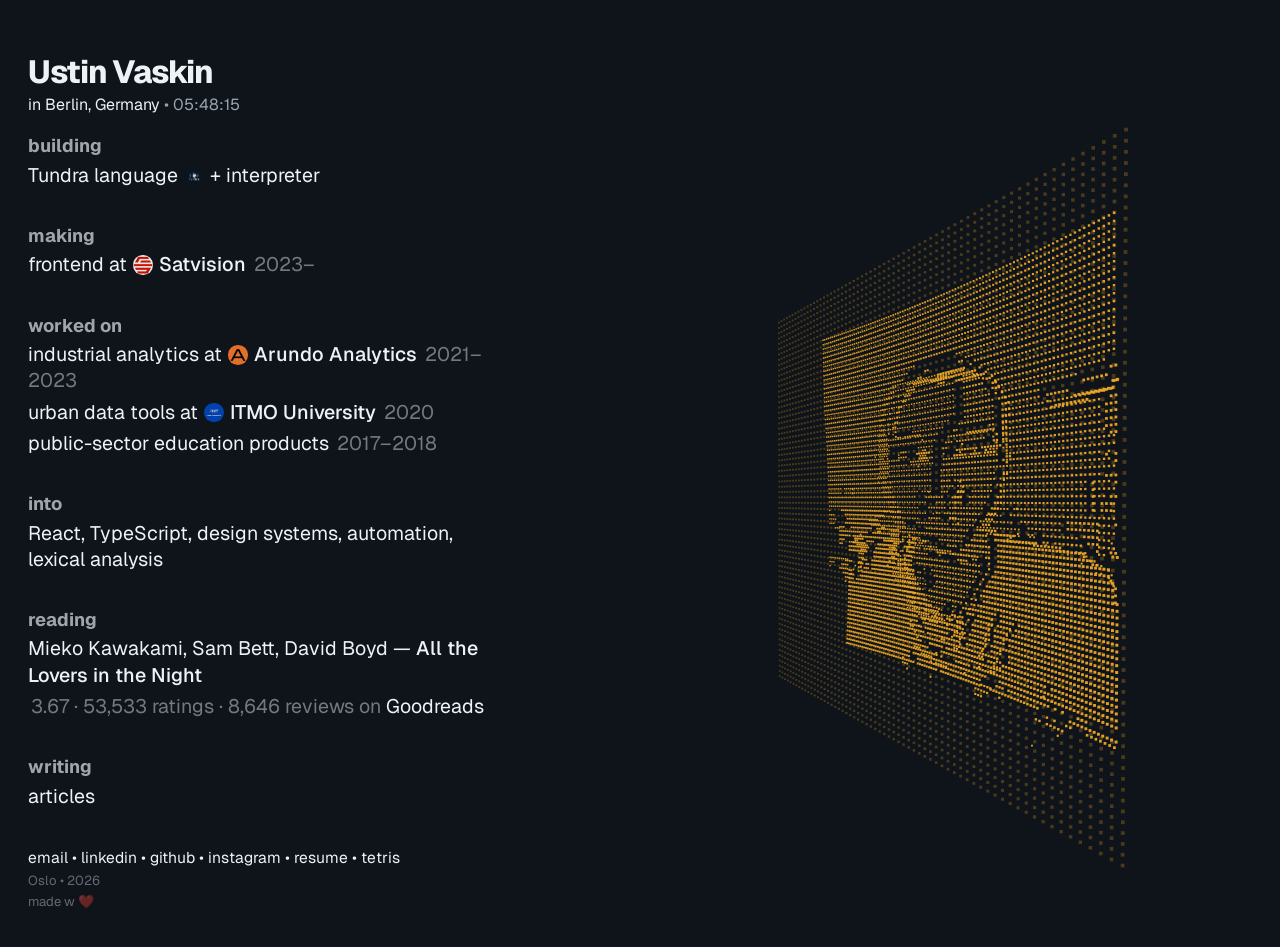
==== index.html @ 3d94acad "Update location from Oslo to Berlin" ====
<!doctype html>
<html lang="en">

<head>
  <meta charset="UTF-8">
  <meta name="viewport" content="width=device-width, initial-scale=1.0">
  <meta name="color-scheme" content="light dark">
  <title>Ustin Vaskin</title>
  <link rel="icon" href="./assets/favicon-scene.svg" type="image/svg+xml">
  <link rel="stylesheet" href="./styles.css">
</head>

<body>
  <div class="page">
    <main class="content">
      <header class="header-block">
        <h1>Ustin Vaskin</h1>
        <p class="location">
          <span class="location-label">in Berlin, Germany</span>
          <span class="muted location-divider" aria-hidden="true"> • </span>
          <span class="muted location-meta">
            <span id="location-time" class="time">--:--:--</span>
            <span id="location-weather" class="weather"></span>
          </span>
        </p>
      </header>

      <div class="content-body">
        <div class="content-body__gap content-body__gap--top" aria-hidden="true"></div>

        <div class="content-body__main">
          <section class="block">
            <div class="label">building</div>
            <p class="line">
              Tundra language
              <span class="logo-wrapper has-image">
                <img class="logo logo--tundra" src="./assets/icons/tundra.png" alt="">
              </span>
              + interpreter
            </p>
          </section>

          <section class="block">
            <div class="label">making</div>
            <p class="line">
              <a class="company-link line-link" href="https://www.satos.no/" target="_blank" rel="noreferrer noopener">
                frontend at
                <span class="logo-wrapper has-image">
                  <img class="logo" src="./assets/icons/satvision.png" alt="">
                </span>
                <span class="company-name">Satvision</span>
                <span class="company-years muted">2023–</span>
              </a>
            </p>
          </section>

          <section class="block">
            <div class="label">worked on</div>
            <p class="line">
              <a class="company-link line-link" href="https://www.arundo.com/" target="_blank"
                rel="noreferrer noopener">
                industrial analytics at
                <span class="logo-wrapper has-image">
                  <img class="logo" src="./assets/icons/arundo.png" alt="">
                </span>
                <span class="company-name">Arundo Analytics</span>
                <span class="company-years muted">2021–2023</span>
              </a>
            </p>
            <p class="line">
              <a class="company-link line-link" href="https://en.itmo.ru/" target="_blank" rel="noreferrer noopener">
                urban data tools at
                <span class="logo-wrapper has-image">
                  <img class="logo" src="./assets/icons/itmo.png" alt="">
                </span>
                <span class="company-name">ITMO University</span>
                <span class="company-years muted">2020</span>
              </a>
            </p>
            <p class="line">
              <span class="company-link">
                public-sector education products
                <span class="company-years muted">2017–2018</span>
              </span>
            </p>
          </section>

          <section class="block">
            <div class="label">into</div>
            <p class="line">
              React, TypeScript, design systems, automation, lexical analysis
            </p>
          </section>

          <section class="block">
            <div class="label">reading</div>
            <p class="line">
              Mieko Kawakami, Sam Bett, David Boyd — <span class="company-name">All the Lovers in the Night</span>
            </p>
            <p class="line">
              <span class="company-years muted">3.67 · 53,533 ratings · 8,646 reviews on </span>
              <a class="company-link line-link" href="https://www.goodreads.com/" target="_blank"
                rel="noreferrer noopener">Goodreads</a>
            </p>
          </section>

          <section class="block">
            <div class="label">writing</div>
            <p class="line">
              <a class="company-link line-link" href="https://ustinvaskin.github.io/articles/" target="_blank"
                rel="noreferrer noopener">articles</a>
            </p>
          </section>
        </div>

        <div class="content-body__gap content-body__gap--bottom" aria-hidden="true"></div>
      </div>

      <footer class="footer">
        <span class="footer-line">
          <a href="mailto:ustin.vaskin2011@gmail.com">email</a>
          <span aria-hidden="true"> • </span>
          <a href="https://www.linkedin.com/in/ustinvaskin/" target="_blank" rel="noreferrer noopener">linkedin</a>
          <span aria-hidden="true"> • </span>
          <a href="https://github.com/ustinvaskin" target="_blank" rel="noreferrer noopener">github</a>
          <span aria-hidden="true"> • </span>
          <a href="https://www.instagram.com/ustin.m.v" target="_blank" rel="noreferrer noopener">instagram</a>
          <span aria-hidden="true"> • </span>
          <a href="images/ustin_cv.pdf" target="_blank" rel="noreferrer noopener">resume</a>
          <span aria-hidden="true"> • </span>
          <button id="tetris-open" class="footer-action" type="button">tetris</button>
        </span>
        <span class="footer-line footer-line--secondary muted">
          Oslo • <span id="footer-year">2026</span>
        </span>
        <span class="footer-line footer-line--secondary muted">
          made w ❤️
        </span>
      </footer>
    </main>

    <aside class="image-panel" aria-hidden="true">
      <canvas id="portrait-scene" class="ascii-frame"></canvas>
    </aside>
  </div>

  <div id="tetris-modal" class="game-modal" hidden>
    <div class="game-modal__backdrop" data-close-game></div>
    <section class="game-panel" role="dialog" aria-modal="true" aria-labelledby="tetris-title">
      <div class="game-panel__header">
        <button id="tetris-close" class="game-close" type="button" aria-label="Close tetris">close</button>
      </div>
      <div class="game-panel__body">
        <canvas id="tetris-canvas" class="game-canvas" width="240" height="480"></canvas>
        <div class="game-meta">
          <div class="game-meta__stats">
            <div class="game-stat">
              <div class="label">score</div>
              <span id="tetris-score" class="game-stat__value">0</span>
            </div>
            <div class="game-stat">
              <div class="label">lines</div>
              <span id="tetris-lines" class="game-stat__value">0</span>
            </div>
          </div>
          <div class="game-meta__copy">
            <p class="game-meta__line">A small break in the same dot-grid language as the scene.</p>
            <p class="game-meta__line game-meta__controls"><span class="label-inline">controls</span> ← → move, ↑ rotate, ↓ drop</p>
            <p class="game-meta__hint muted">space to hard drop, r to restart, esc to close</p>
          </div>
          <div class="game-touch" aria-label="Touch controls">
            <button class="game-touch__btn" data-tetris-action="left" type="button">←</button>
            <button class="game-touch__btn" data-tetris-action="rotate" type="button">↑</button>
            <button class="game-touch__btn" data-tetris-action="right" type="button">→</button>
            <button class="game-touch__btn game-touch__btn--wide" data-tetris-action="down" type="button">↓ drop</button>
            <button class="game-touch__btn game-touch__btn--wide" data-tetris-action="hard-drop" type="button">space drop</button>
          </div>
        </div>
      </div>
    </section>
  </div>

  <script src="./app.js"></script>
</body>

</html>
---- styles.css ----
@import url("https://fonts.googleapis.com/css2?family=Geist:wght@100..900&display=swap");

 :root {
  --page-bg: #ffffff;
  --page-fg: #000000;
  --muted-fg: #7c7c7c;
  --label-fg: #000000;
  --meta-fg: rgba(0, 0, 0, 0.52);
  --footer-meta-fg: rgba(0, 0, 0, 0.42);
  --hover-fill: rgba(28, 117, 190, 0.045);
  --link-strong: rgba(0, 0, 0, 0.42);
  --link-accent: rgba(28, 117, 190, 0.45);
  --link-accent-text: #1c75be;
  color-scheme: light;
}

*,
*::before,
*::after {
  box-sizing: border-box;
}

body {
  margin: 0;
  background: var(--page-bg);
  color: var(--page-fg);
  font-family: "Geist", -apple-system, BlinkMacSystemFont, "Segoe UI", Roboto, "Helvetica Neue", Arial, sans-serif;
  font-size: 20px;
  line-height: 1.36;
  overflow-x: hidden;
  transition: background-color 320ms ease, color 320ms ease;
}

.page {
  min-height: 100vh;
  display: grid;
  grid-template-columns: minmax(360px, 520px) minmax(320px, 1fr);
  align-items: stretch;
  opacity: 0;
  animation: page-fade 420ms ease forwards;
}

.content {
  width: 100%;
  padding: 52px 28px 36px 28px;
  max-width: 520px;
  display: flex;
  flex-direction: column;
}

.header-block {
  flex-shrink: 0;
}

.content-body {
  flex: 1;
  min-height: 0;
  display: flex;
  flex-direction: column;
}

.content-body__gap--top {
  flex: 1;
  min-height: 0;
}

.content-body__gap--bottom {
  flex: 2;
  min-height: 0;
}

.image-panel {
  position: relative;
  overflow: hidden;
  display: flex;
  align-items: center;
  justify-content: center;
  padding: 0;
  background: var(--page-bg);
  min-height: 100vh;
  transition: background-color 320ms ease;
}

.ascii-frame {
  width: 100%;
  height: 100%;
  min-height: 100vh;
  border: 0;
  display: block;
  background: var(--page-bg);
  transition: background-color 320ms ease;
}

h1 {
  font-size: 32px;
  line-height: 1.25;
  margin: 0;
  letter-spacing: -0.04em;
  font-weight: 760;
}

.location {
  margin: 2px 0 1.1em 0;
  font-size: 0.8em;
}

.location-label,
.location-meta {
  display: inline;
}

.location-divider {
  display: inline;
}

.weather {
  opacity: 0;
  transition: opacity 0.3s ease;
}

.weather.is-loaded {
  opacity: 1;
}

.block {
  margin: 0 0 1.75em 0;
}

.label,
.label-inline {
  font-weight: 700;
}

.label {
  margin: 0 0 0.18em 0;
  font-size: 0.92em;
  letter-spacing: 0;
  text-transform: none;
  color: var(--label-fg);
}

.line {
  margin: 0;
  line-height: 1.34;
  padding: 2px 3.5px;
  margin-top: -2px;
  margin-bottom: -2px;
  margin-left: -3.5px;
  margin-right: -3.5px;
  transition: background-color 0.2s ease, opacity 0.2s ease;
  font-weight: 400;
  font-size: 0.98em;
}

@media (hover: hover) {
  .line:hover {
    background-color: var(--hover-fill);
  }

  .footer a:hover {
    background-color: transparent;
  }
}

.line + .line {
  margin-top: 0.16em;
}

.line--support {
  max-width: 34ch;
  font-size: 0.84em;
  line-height: 1.42;
}

.logo-wrapper {
  display: inline-flex;
  align-items: center;
  justify-content: center;
  width: 0.86em;
  height: 0.86em;
  margin: 0 0.14em 0 0.14em;
  vertical-align: middle;
  opacity: 0;
  visibility: hidden;
  transition: opacity 0.25s ease;
}

.logo-wrapper.has-image {
  opacity: 0.92;
  visibility: visible;
}

.logo {
  width: 1em;
  height: 1em;
  object-fit: cover;
  display: block;
  border-radius: 50%;
}

.logo--tundra {
  object-position: center 34%;
}

.muted {
  color: var(--muted-fg);
}

.company-link {
  color: inherit;
  text-decoration: none;
  display: inline;
}

.line-link {
  border-bottom: 1px solid transparent;
  transition: border-color 0.2s ease, color 0.2s ease;
}

.line-link:hover {
  border-color: var(--link-strong);
}

.company-name {
  margin: 0;
  font-weight: 520;
}

.company-link .logo-wrapper {
  transition: opacity 0.25s ease;
  transform: translateY(-1px);
}

.company-link:hover .logo-wrapper {
  transform: translateY(-1px);
}

.company-years {
  margin-left: 0.15em;
  font-weight: 400;
  color: var(--meta-fg);
  font-size: 1em;
}

.footer {
  margin-top: auto;
  display: flex;
  flex-direction: column;
  gap: 0.16em;
  line-height: 1.4;
  font-size: 0.78em;
}

.footer::before {
  content: "";
  display: block;
  flex: 1 1 0;
  min-height: 0;
  max-height: 3.2em;
}

.footer-line {
  display: block;
}

.footer-line--secondary {
  font-size: 0.84em;
  color: var(--footer-meta-fg);
}

.footer a {
  color: inherit;
  text-decoration: none;
  padding: 2px 3.5px;
  margin: -2px -3.5px;
  border-bottom: 1px solid transparent;
  transition: background-color 0.2s ease, border-color 0.2s ease, color 0.2s ease;
}

.footer-action {
  appearance: none;
  border: 0;
  background: transparent;
  color: inherit;
  padding: 2px 3.5px;
  margin: -2px -3.5px;
  border-bottom: 1px solid transparent;
  font: inherit;
  cursor: pointer;
  transition: border-color 0.2s ease, color 0.2s ease;
}

.footer a:hover {
  border-color: var(--link-accent);
  color: var(--link-accent-text);
}

.footer-action:hover {
  border-color: var(--link-accent);
  color: var(--link-accent-text);
}

.game-modal[hidden] {
  display: none;
}

.game-modal {
  position: fixed;
  inset: 0;
  z-index: 50;
}

.game-modal__backdrop {
  position: absolute;
  inset: 0;
  background:
    radial-gradient(circle at 72% 28%, rgba(28, 117, 190, 0.08), transparent 28%),
    rgba(0, 0, 0, 0.34);
  backdrop-filter: blur(10px);
}

.game-panel {
  position: absolute;
  left: 50%;
  top: 50%;
  transform: translate(-50%, -50%);
  width: min(92vw, 700px);
  background: var(--page-bg);
  color: var(--page-fg);
  border: 1px solid var(--link-strong);
  box-shadow: 0 24px 70px rgba(0, 0, 0, 0.18);
  padding: 18px 18px 16px;
}

.game-panel__header {
  display: flex;
  align-items: baseline;
  justify-content: space-between;
  gap: 16px;
  margin-bottom: 14px;
  padding-bottom: 10px;
  border-bottom: 1px solid var(--line);
}

.game-panel__title {
  margin: 0;
  font-size: 1.55rem;
  line-height: 1;
  letter-spacing: -0.04em;
}

.game-close {
  appearance: none;
  border: 0;
  background: transparent;
  color: var(--muted-fg);
  font: inherit;
  padding: 0;
  cursor: pointer;
  border-bottom: 1px solid transparent;
  align-self: flex-start;
}

.game-close:hover {
  color: var(--page-fg);
  border-color: var(--link-strong);
}

.game-panel__body {
  display: grid;
  grid-template-columns: 220px minmax(0, 1fr);
  gap: 20px;
  align-items: start;
}

.game-canvas {
  width: 220px;
  height: 440px;
  display: block;
  background: var(--page-bg);
  border: 1px solid var(--link-strong);
}

.game-meta {
  display: flex;
  flex-direction: column;
  justify-content: space-between;
  gap: 16px;
  min-height: 440px;
  padding: 2px 0 0;
  font-size: 0.92rem;
  line-height: 1.5;
}

.game-meta__line,
.game-meta__hint {
  margin: 0;
}

.game-meta__stats {
  display: flex;
  gap: 24px;
  align-items: flex-start;
}

.game-stat {
  min-width: 72px;
}

.game-stat__value {
  display: block;
  margin-top: 3px;
  font-size: 1.25rem;
  line-height: 1;
  letter-spacing: -0.04em;
  font-weight: 700;
}

.game-meta__copy {
  display: flex;
  flex-direction: column;
  gap: 10px;
  max-width: 28ch;
}

.game-meta__controls {
  margin-top: auto;
  padding-top: 12px;
  border-top: 1px solid var(--line);
}

.game-touch {
  display: none;
}

.game-touch__btn {
  appearance: none;
  border: 1px solid var(--line-strong);
  background: transparent;
  color: var(--page-fg);
  font: inherit;
  font-size: 0.92rem;
  line-height: 1;
  height: 40px;
  cursor: pointer;
}

.game-touch__btn--wide {
  grid-column: span 2;
}

@media (max-width: 900px) {
  .page {
    grid-template-columns: 1fr;
  }

  .image-panel {
    order: -1;
    min-height: clamp(260px, 34vh, 420px);
  }

  .ascii-frame {
    min-height: clamp(260px, 34vh, 420px);
  }

  .content {
    padding: 24px 18px 30px 22px;
    max-width: none;
  }

  .content-body__gap--top {
    min-height: 0.7em;
  }

  .content-body__gap--bottom {
    min-height: 1.2em;
  }
}

@media (max-width: 640px) {
  body {
    font-size: 18px;
  }

  .game-panel {
    width: min(94vw, 380px);
    padding: 12px;
    max-height: min(92vh, 760px);
    overflow: auto;
  }

  .game-panel__header {
    align-items: flex-start;
    gap: 10px;
    margin-bottom: 10px;
    padding-bottom: 8px;
  }

  .game-panel__body {
    grid-template-columns: 1fr;
    gap: 12px;
  }

  .game-canvas {
    width: 100%;
    height: auto;
    max-height: 44vh;
    aspect-ratio: 1 / 1.75;
  }

  .game-meta {
    min-height: auto;
    gap: 10px;
    padding: 0;
    font-size: 0.84rem;
  }

  .game-meta__stats {
    display: grid;
    grid-template-columns: 1fr 1fr;
    gap: 8px;
  }

  .game-panel__title {
    font-size: 1.28rem;
  }

  .game-close {
    position: relative;
    top: 0;
    font-size: 0.88rem;
    padding: 0;
    min-width: 48px;
    text-align: right;
  }

  .game-stat__value {
    font-size: 1.05rem;
  }

  .game-meta__copy {
    gap: 8px;
    max-width: none;
  }

  .game-meta__controls {
    margin-top: 0;
    padding-top: 8px;
  }

  .game-meta__hint {
    display: none;
  }

  .content {
    padding: 24px 18px 30px;
  }

  h1 {
    font-size: 24px;
  }

  .location {
    margin-bottom: 1.2em;
  }

  .block {
    margin-bottom: 1.18em;
  }

  .line {
    line-height: 1.38;
  }

  .footer::before {
    max-height: 2.8em;
  }

  .game-panel {
    width: min(94vw, 420px);
    padding: 14px;
  }

  .game-panel__body {
    grid-template-columns: 1fr;
    gap: 16px;
  }

  .game-canvas {
    width: 100%;
    height: auto;
    aspect-ratio: 1 / 2;
  }

  .game-touch {
    display: grid;
    grid-template-columns: repeat(3, minmax(0, 1fr));
    gap: 6px;
    margin-top: 0;
  }

  .game-touch__btn {
    height: 36px;
    font-size: 0.84rem;
  }

  .game-touch__btn[data-tetris-action="down"] {
    grid-column: 2;
  }

  .game-touch__btn[data-tetris-action="hard-drop"] {
    grid-column: 1 / -1;
  }
}

@keyframes page-fade {
  from {
    opacity: 0;
    transform: translateY(6px);
  }

  to {
    opacity: 1;
    transform: translateY(0);
  }
}
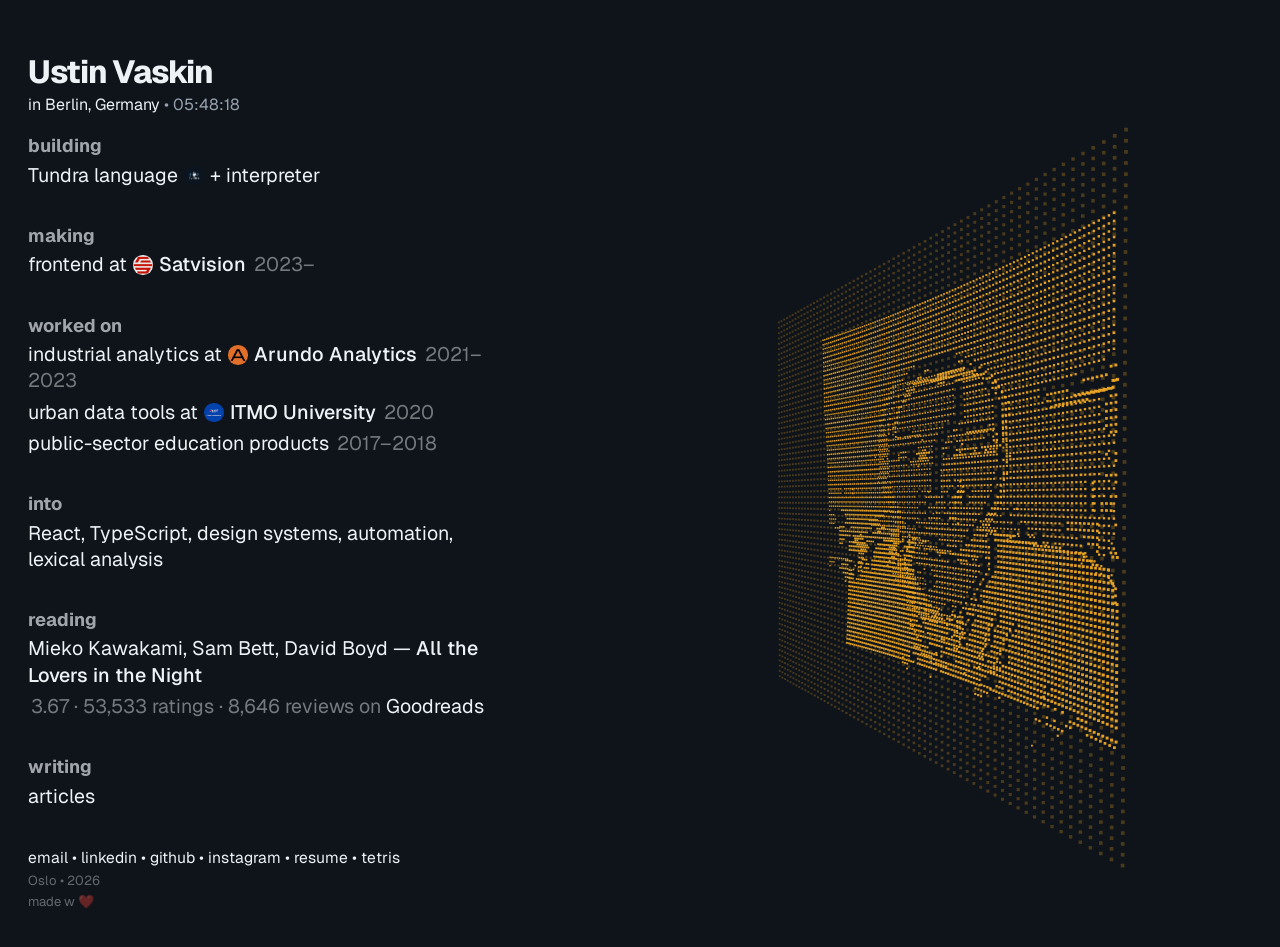
==== commit 62564889: "Publish the latest Tundra article and CV from the portfolio The homepage now links the Tundra langua" ====
--- a/index.html
+++ b/index.html
@@ -32,11 +32,15 @@
           <section class="block">
             <div class="label">building</div>
             <p class="line">
-              Tundra language
-              <span class="logo-wrapper has-image">
-                <img class="logo logo--tundra" src="./assets/icons/tundra.png" alt="">
-              </span>
-              + interpreter
+              <a class="company-link line-link"
+                href="https://ustinvaskin.github.io/articles/2026/04/20/Building-Tundra-Language-and-Interpreter,-Part-2-Definition-and-Experimentation.html"
+                target="_blank" rel="noreferrer noopener">
+                Tundra language
+                <span class="logo-wrapper has-image">
+                  <img class="logo logo--tundra" src="./assets/icons/tundra.png" alt="">
+                </span>
+                + interpreter
+              </a>
             </p>
           </section>
 
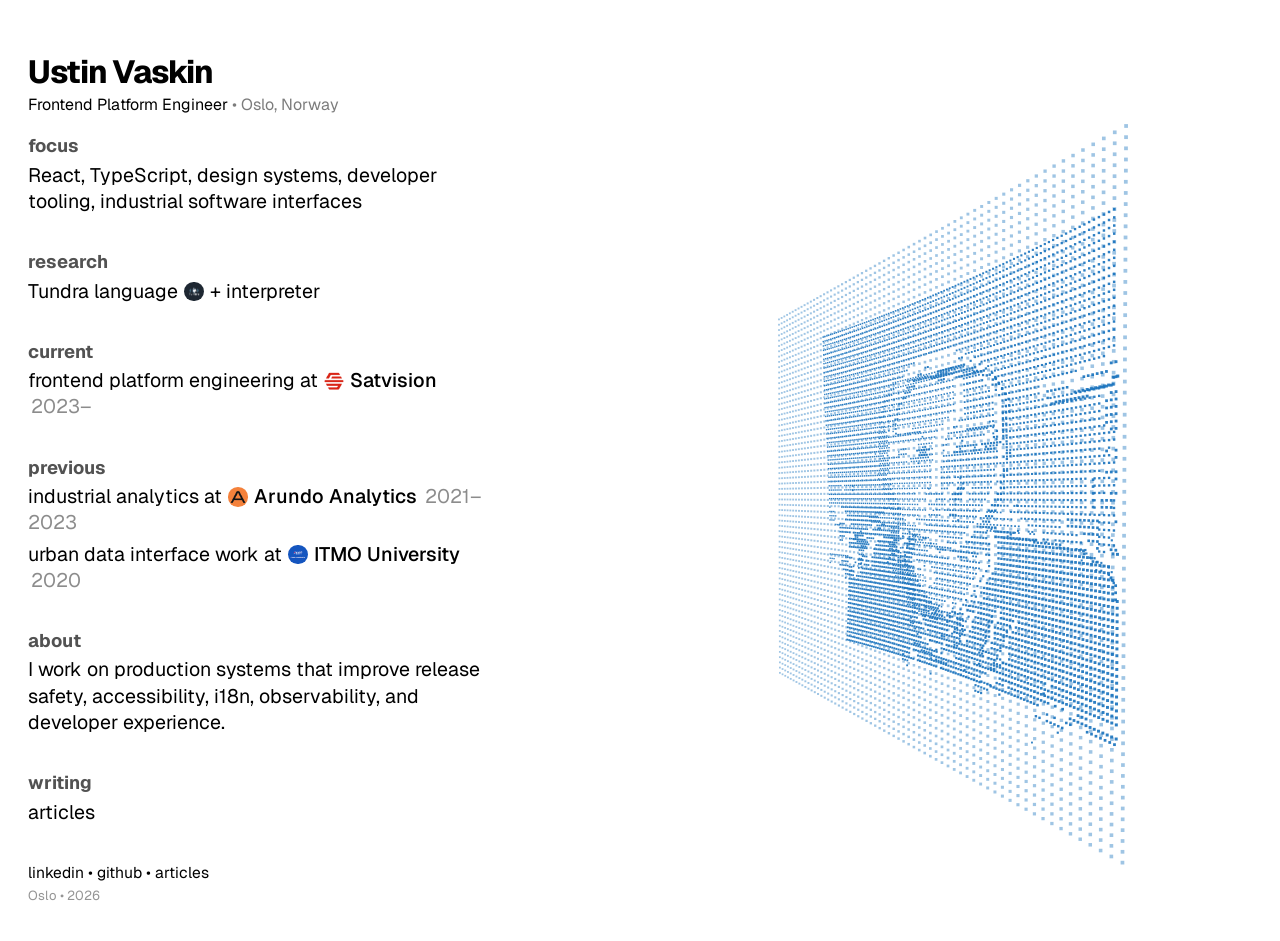
==== commit 5fc525bd: "Rebuild public site history around cleaned profile The public profile branch previously retained old" ====
--- a/index.html
+++ b/index.html
@@ -5,6 +5,7 @@
   <meta charset="UTF-8">
   <meta name="viewport" content="width=device-width, initial-scale=1.0">
   <meta name="color-scheme" content="light dark">
+  <meta name="description" content="Ustin Vaskin - frontend platform engineer focused on React, TypeScript, design systems, developer tooling, and industrial software interfaces.">
   <title>Ustin Vaskin</title>
   <link rel="icon" href="./assets/favicon-scene.svg" type="image/svg+xml">
   <link rel="stylesheet" href="./styles.css">
@@ -16,12 +17,9 @@
       <header class="header-block">
         <h1>Ustin Vaskin</h1>
         <p class="location">
-          <span class="location-label">in Berlin, Germany</span>
+          <span class="location-label">Frontend Platform Engineer</span>
           <span class="muted location-divider" aria-hidden="true"> • </span>
-          <span class="muted location-meta">
-            <span id="location-time" class="time">--:--:--</span>
-            <span id="location-weather" class="weather"></span>
-          </span>
+          <span class="muted location-meta">Oslo, Norway</span>
         </p>
       </header>
 
@@ -30,7 +28,14 @@
 
         <div class="content-body__main">
           <section class="block">
-            <div class="label">building</div>
+            <div class="label">focus</div>
+            <p class="line">
+              React, TypeScript, design systems, developer tooling, industrial software interfaces
+            </p>
+          </section>
+
+          <section class="block">
+            <div class="label">research</div>
             <p class="line">
               <a class="company-link line-link"
                 href="https://ustinvaskin.github.io/articles/2026/04/20/Building-Tundra-Language-and-Interpreter,-Part-2-Definition-and-Experimentation.html"
@@ -45,10 +50,10 @@
           </section>
 
           <section class="block">
-            <div class="label">making</div>
+            <div class="label">current</div>
             <p class="line">
               <a class="company-link line-link" href="https://www.satos.no/" target="_blank" rel="noreferrer noopener">
-                frontend at
+                frontend platform engineering at
                 <span class="logo-wrapper has-image">
                   <img class="logo" src="./assets/icons/satvision.png" alt="">
                 </span>
@@ -59,7 +64,7 @@
           </section>
 
           <section class="block">
-            <div class="label">worked on</div>
+            <div class="label">previous</div>
             <p class="line">
               <a class="company-link line-link" href="https://www.arundo.com/" target="_blank"
                 rel="noreferrer noopener">
@@ -73,7 +78,7 @@
             </p>
             <p class="line">
               <a class="company-link line-link" href="https://en.itmo.ru/" target="_blank" rel="noreferrer noopener">
-                urban data tools at
+                urban data interface work at
                 <span class="logo-wrapper has-image">
                   <img class="logo" src="./assets/icons/itmo.png" alt="">
                 </span>
@@ -81,30 +86,12 @@
                 <span class="company-years muted">2020</span>
               </a>
             </p>
-            <p class="line">
-              <span class="company-link">
-                public-sector education products
-                <span class="company-years muted">2017–2018</span>
-              </span>
-            </p>
           </section>
 
           <section class="block">
-            <div class="label">into</div>
+            <div class="label">about</div>
             <p class="line">
-              React, TypeScript, design systems, automation, lexical analysis
-            </p>
-          </section>
-
-          <section class="block">
-            <div class="label">reading</div>
-            <p class="line">
-              Mieko Kawakami, Sam Bett, David Boyd — <span class="company-name">All the Lovers in the Night</span>
-            </p>
-            <p class="line">
-              <span class="company-years muted">3.67 · 53,533 ratings · 8,646 reviews on </span>
-              <a class="company-link line-link" href="https://www.goodreads.com/" target="_blank"
-                rel="noreferrer noopener">Goodreads</a>
+              I work on production systems that improve release safety, accessibility, i18n, observability, and developer experience.
             </p>
           </section>
 
@@ -122,23 +109,14 @@
 
       <footer class="footer">
         <span class="footer-line">
-          <a href="mailto:ustin.vaskin2011@gmail.com">email</a>
-          <span aria-hidden="true"> • </span>
           <a href="https://www.linkedin.com/in/ustinvaskin/" target="_blank" rel="noreferrer noopener">linkedin</a>
           <span aria-hidden="true"> • </span>
           <a href="https://github.com/ustinvaskin" target="_blank" rel="noreferrer noopener">github</a>
           <span aria-hidden="true"> • </span>
-          <a href="https://www.instagram.com/ustin.m.v" target="_blank" rel="noreferrer noopener">instagram</a>
-          <span aria-hidden="true"> • </span>
-          <a href="images/ustin_cv.pdf" target="_blank" rel="noreferrer noopener">resume</a>
-          <span aria-hidden="true"> • </span>
-          <button id="tetris-open" class="footer-action" type="button">tetris</button>
+          <a href="https://ustinvaskin.github.io/articles/" target="_blank" rel="noreferrer noopener">articles</a>
         </span>
         <span class="footer-line footer-line--secondary muted">
           Oslo • <span id="footer-year">2026</span>
-        </span>
-        <span class="footer-line footer-line--secondary muted">
-          made w ❤️
         </span>
       </footer>
     </main>
@@ -148,42 +126,6 @@
     </aside>
   </div>
 
-  <div id="tetris-modal" class="game-modal" hidden>
-    <div class="game-modal__backdrop" data-close-game></div>
-    <section class="game-panel" role="dialog" aria-modal="true" aria-labelledby="tetris-title">
-      <div class="game-panel__header">
-        <button id="tetris-close" class="game-close" type="button" aria-label="Close tetris">close</button>
-      </div>
-      <div class="game-panel__body">
-        <canvas id="tetris-canvas" class="game-canvas" width="240" height="480"></canvas>
-        <div class="game-meta">
-          <div class="game-meta__stats">
-            <div class="game-stat">
-              <div class="label">score</div>
-              <span id="tetris-score" class="game-stat__value">0</span>
-            </div>
-            <div class="game-stat">
-              <div class="label">lines</div>
-              <span id="tetris-lines" class="game-stat__value">0</span>
-            </div>
-          </div>
-          <div class="game-meta__copy">
-            <p class="game-meta__line">A small break in the same dot-grid language as the scene.</p>
-            <p class="game-meta__line game-meta__controls"><span class="label-inline">controls</span> ← → move, ↑ rotate, ↓ drop</p>
-            <p class="game-meta__hint muted">space to hard drop, r to restart, esc to close</p>
-          </div>
-          <div class="game-touch" aria-label="Touch controls">
-            <button class="game-touch__btn" data-tetris-action="left" type="button">←</button>
-            <button class="game-touch__btn" data-tetris-action="rotate" type="button">↑</button>
-            <button class="game-touch__btn" data-tetris-action="right" type="button">→</button>
-            <button class="game-touch__btn game-touch__btn--wide" data-tetris-action="down" type="button">↓ drop</button>
-            <button class="game-touch__btn game-touch__btn--wide" data-tetris-action="hard-drop" type="button">space drop</button>
-          </div>
-        </div>
-      </div>
-    </section>
-  </div>
-
   <script src="./app.js"></script>
 </body>
 
--- a/styles.css
+++ b/styles.css
@@ -277,178 +277,11 @@
   transition: background-color 0.2s ease, border-color 0.2s ease, color 0.2s ease;
 }
 
-.footer-action {
-  appearance: none;
-  border: 0;
-  background: transparent;
-  color: inherit;
-  padding: 2px 3.5px;
-  margin: -2px -3.5px;
-  border-bottom: 1px solid transparent;
-  font: inherit;
-  cursor: pointer;
-  transition: border-color 0.2s ease, color 0.2s ease;
-}
-
 .footer a:hover {
   border-color: var(--link-accent);
   color: var(--link-accent-text);
 }
 
-.footer-action:hover {
-  border-color: var(--link-accent);
-  color: var(--link-accent-text);
-}
-
-.game-modal[hidden] {
-  display: none;
-}
-
-.game-modal {
-  position: fixed;
-  inset: 0;
-  z-index: 50;
-}
-
-.game-modal__backdrop {
-  position: absolute;
-  inset: 0;
-  background:
-    radial-gradient(circle at 72% 28%, rgba(28, 117, 190, 0.08), transparent 28%),
-    rgba(0, 0, 0, 0.34);
-  backdrop-filter: blur(10px);
-}
-
-.game-panel {
-  position: absolute;
-  left: 50%;
-  top: 50%;
-  transform: translate(-50%, -50%);
-  width: min(92vw, 700px);
-  background: var(--page-bg);
-  color: var(--page-fg);
-  border: 1px solid var(--link-strong);
-  box-shadow: 0 24px 70px rgba(0, 0, 0, 0.18);
-  padding: 18px 18px 16px;
-}
-
-.game-panel__header {
-  display: flex;
-  align-items: baseline;
-  justify-content: space-between;
-  gap: 16px;
-  margin-bottom: 14px;
-  padding-bottom: 10px;
-  border-bottom: 1px solid var(--line);
-}
-
-.game-panel__title {
-  margin: 0;
-  font-size: 1.55rem;
-  line-height: 1;
-  letter-spacing: -0.04em;
-}
-
-.game-close {
-  appearance: none;
-  border: 0;
-  background: transparent;
-  color: var(--muted-fg);
-  font: inherit;
-  padding: 0;
-  cursor: pointer;
-  border-bottom: 1px solid transparent;
-  align-self: flex-start;
-}
-
-.game-close:hover {
-  color: var(--page-fg);
-  border-color: var(--link-strong);
-}
-
-.game-panel__body {
-  display: grid;
-  grid-template-columns: 220px minmax(0, 1fr);
-  gap: 20px;
-  align-items: start;
-}
-
-.game-canvas {
-  width: 220px;
-  height: 440px;
-  display: block;
-  background: var(--page-bg);
-  border: 1px solid var(--link-strong);
-}
-
-.game-meta {
-  display: flex;
-  flex-direction: column;
-  justify-content: space-between;
-  gap: 16px;
-  min-height: 440px;
-  padding: 2px 0 0;
-  font-size: 0.92rem;
-  line-height: 1.5;
-}
-
-.game-meta__line,
-.game-meta__hint {
-  margin: 0;
-}
-
-.game-meta__stats {
-  display: flex;
-  gap: 24px;
-  align-items: flex-start;
-}
-
-.game-stat {
-  min-width: 72px;
-}
-
-.game-stat__value {
-  display: block;
-  margin-top: 3px;
-  font-size: 1.25rem;
-  line-height: 1;
-  letter-spacing: -0.04em;
-  font-weight: 700;
-}
-
-.game-meta__copy {
-  display: flex;
-  flex-direction: column;
-  gap: 10px;
-  max-width: 28ch;
-}
-
-.game-meta__controls {
-  margin-top: auto;
-  padding-top: 12px;
-  border-top: 1px solid var(--line);
-}
-
-.game-touch {
-  display: none;
-}
-
-.game-touch__btn {
-  appearance: none;
-  border: 1px solid var(--line-strong);
-  background: transparent;
-  color: var(--page-fg);
-  font: inherit;
-  font-size: 0.92rem;
-  line-height: 1;
-  height: 40px;
-  cursor: pointer;
-}
-
-.game-touch__btn--wide {
-  grid-column: span 2;
-}
-
 @media (max-width: 900px) {
   .page {
     grid-template-columns: 1fr;
@@ -482,76 +315,6 @@
     font-size: 18px;
   }
 
-  .game-panel {
-    width: min(94vw, 380px);
-    padding: 12px;
-    max-height: min(92vh, 760px);
-    overflow: auto;
-  }
-
-  .game-panel__header {
-    align-items: flex-start;
-    gap: 10px;
-    margin-bottom: 10px;
-    padding-bottom: 8px;
-  }
-
-  .game-panel__body {
-    grid-template-columns: 1fr;
-    gap: 12px;
-  }
-
-  .game-canvas {
-    width: 100%;
-    height: auto;
-    max-height: 44vh;
-    aspect-ratio: 1 / 1.75;
-  }
-
-  .game-meta {
-    min-height: auto;
-    gap: 10px;
-    padding: 0;
-    font-size: 0.84rem;
-  }
-
-  .game-meta__stats {
-    display: grid;
-    grid-template-columns: 1fr 1fr;
-    gap: 8px;
-  }
-
-  .game-panel__title {
-    font-size: 1.28rem;
-  }
-
-  .game-close {
-    position: relative;
-    top: 0;
-    font-size: 0.88rem;
-    padding: 0;
-    min-width: 48px;
-    text-align: right;
-  }
-
-  .game-stat__value {
-    font-size: 1.05rem;
-  }
-
-  .game-meta__copy {
-    gap: 8px;
-    max-width: none;
-  }
-
-  .game-meta__controls {
-    margin-top: 0;
-    padding-top: 8px;
-  }
-
-  .game-meta__hint {
-    display: none;
-  }
-
   .content {
     padding: 24px 18px 30px;
   }
@@ -576,41 +339,6 @@
     max-height: 2.8em;
   }
 
-  .game-panel {
-    width: min(94vw, 420px);
-    padding: 14px;
-  }
-
-  .game-panel__body {
-    grid-template-columns: 1fr;
-    gap: 16px;
-  }
-
-  .game-canvas {
-    width: 100%;
-    height: auto;
-    aspect-ratio: 1 / 2;
-  }
-
-  .game-touch {
-    display: grid;
-    grid-template-columns: repeat(3, minmax(0, 1fr));
-    gap: 6px;
-    margin-top: 0;
-  }
-
-  .game-touch__btn {
-    height: 36px;
-    font-size: 0.84rem;
-  }
-
-  .game-touch__btn[data-tetris-action="down"] {
-    grid-column: 2;
-  }
-
-  .game-touch__btn[data-tetris-action="hard-drop"] {
-    grid-column: 1 / -1;
-  }
 }
 
 @keyframes page-fade {
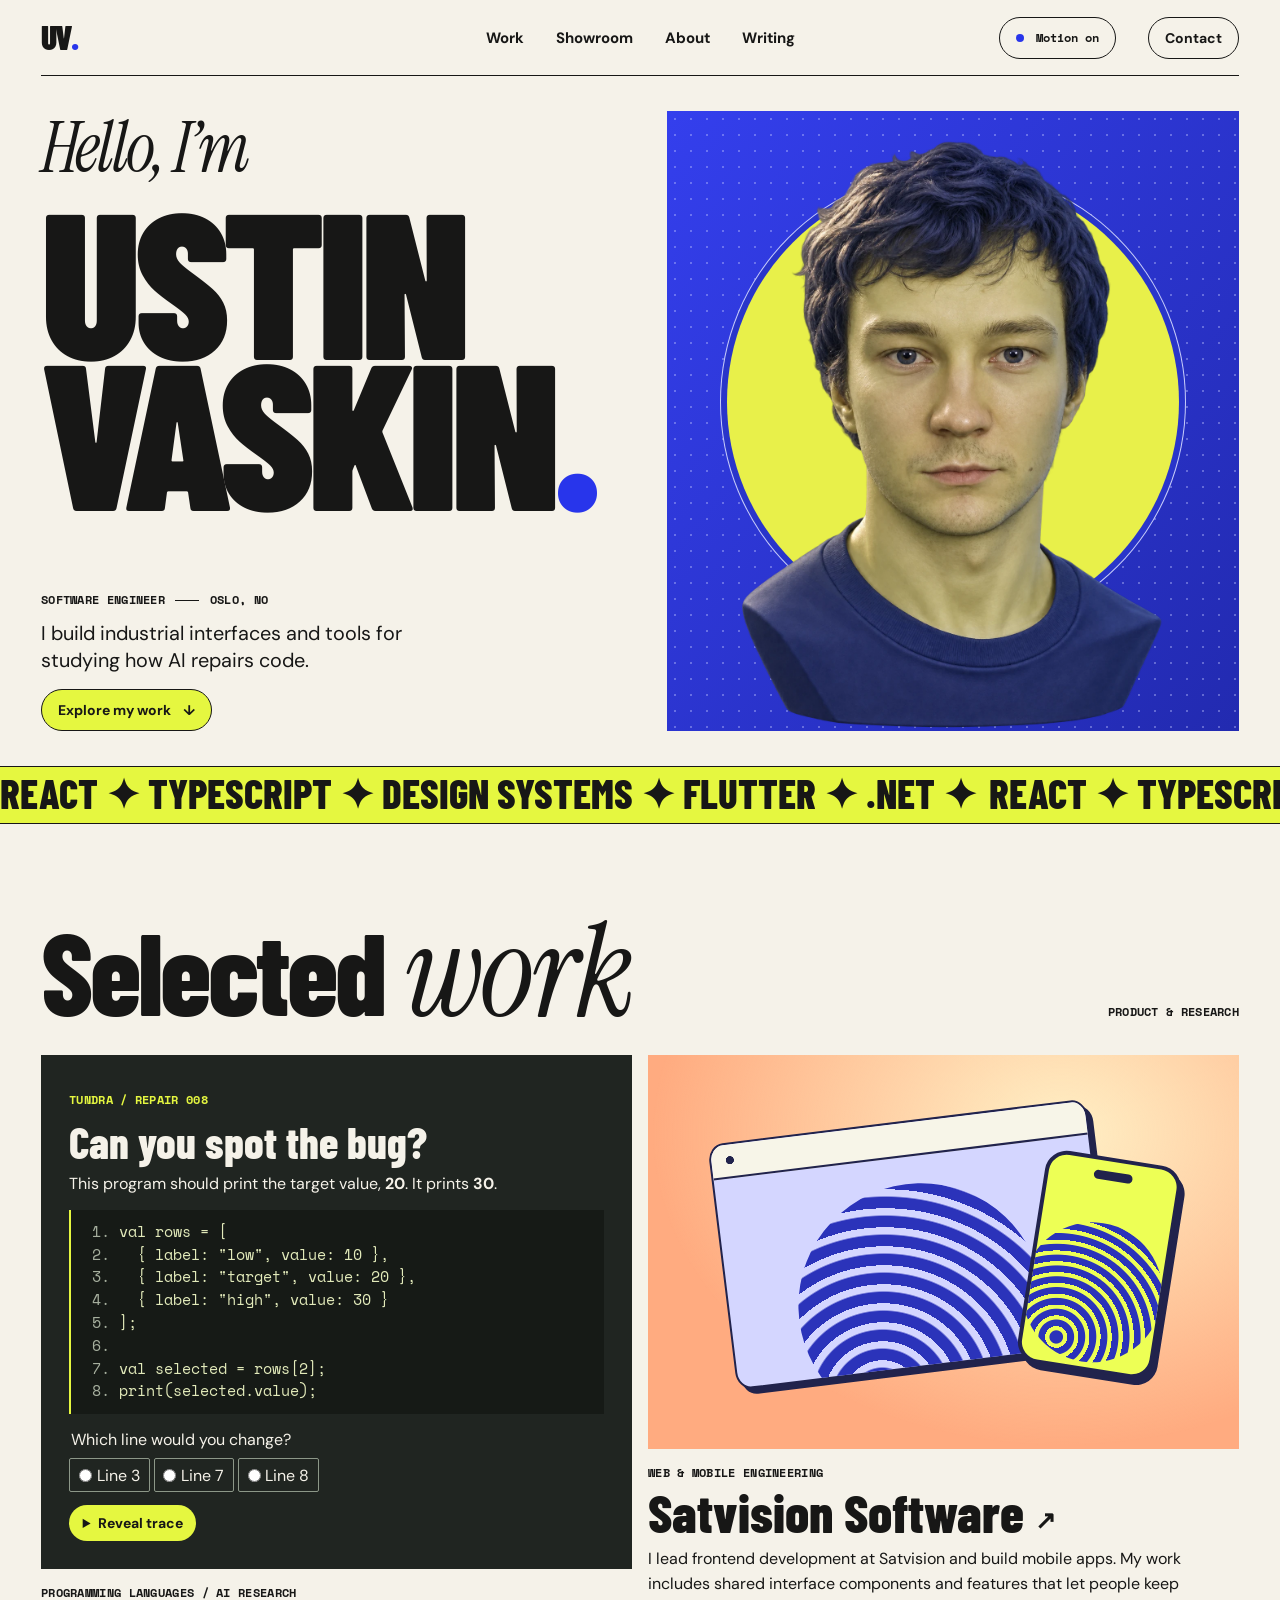
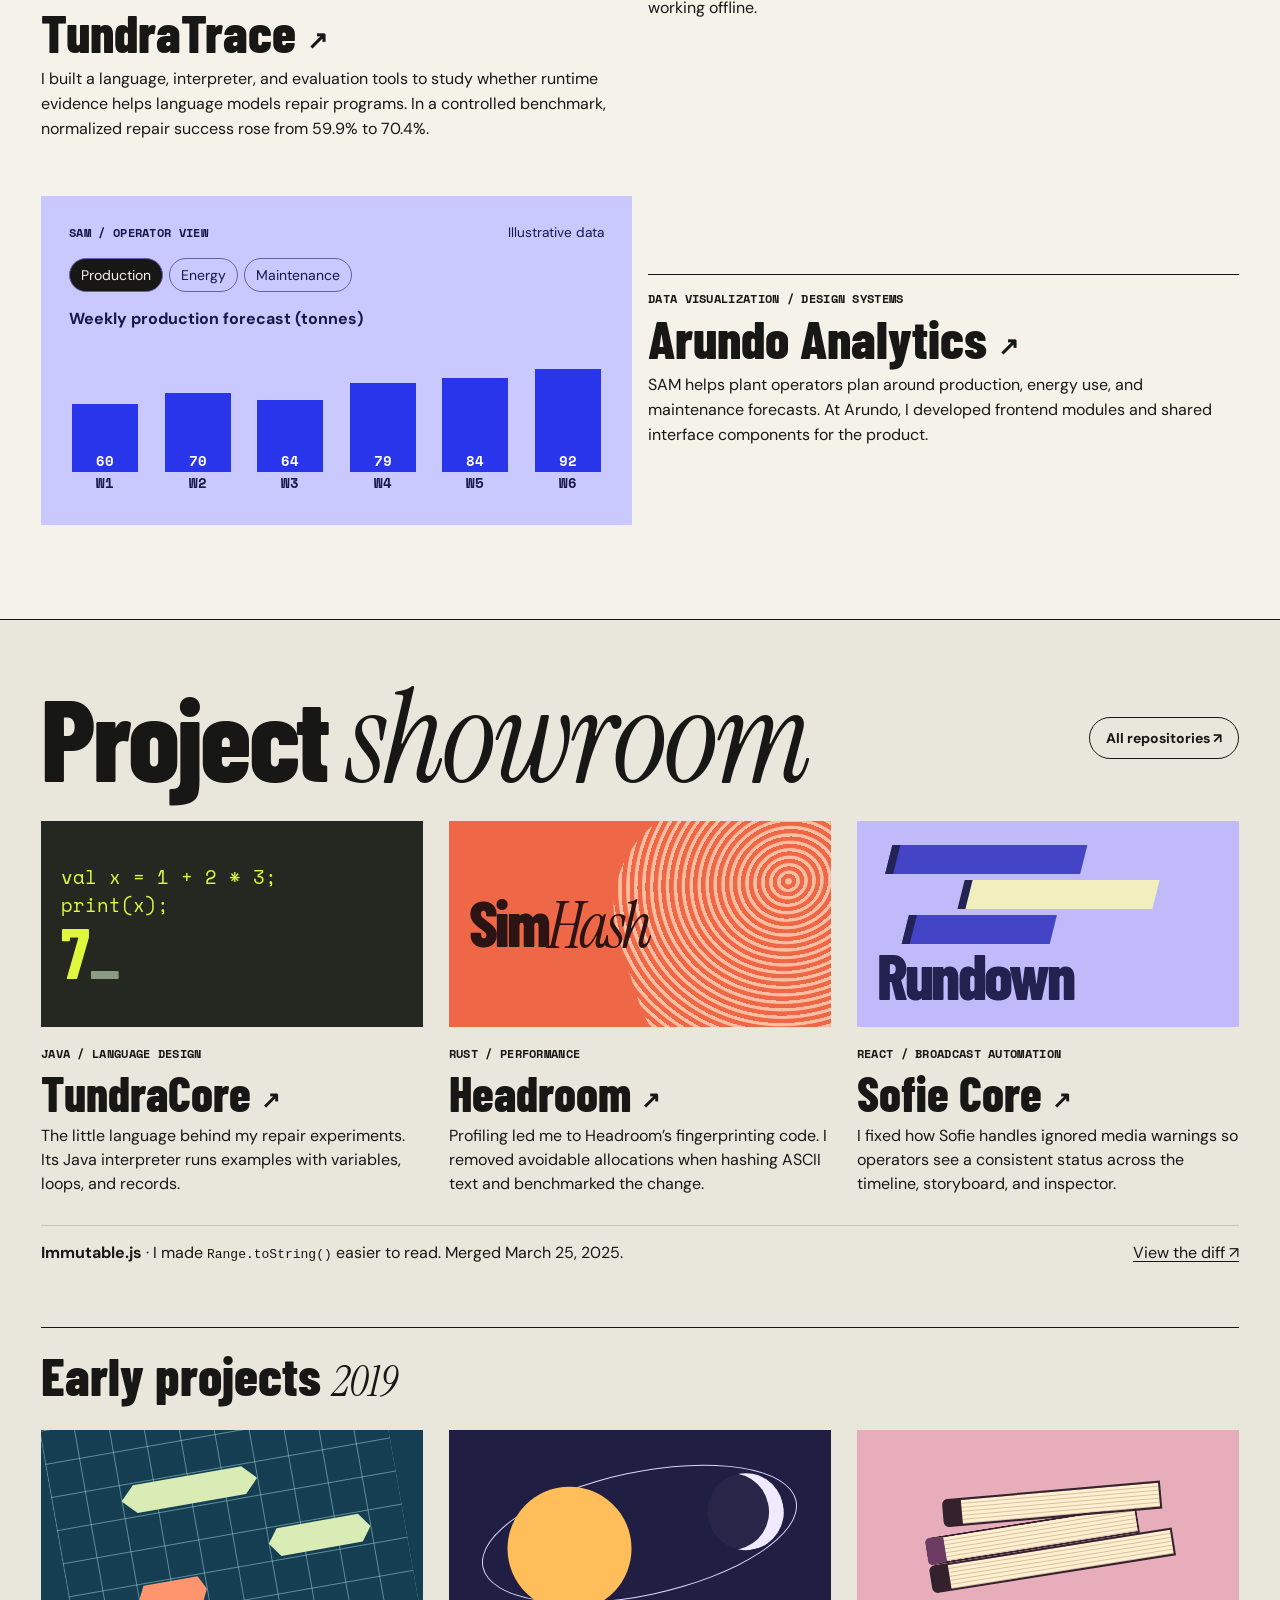
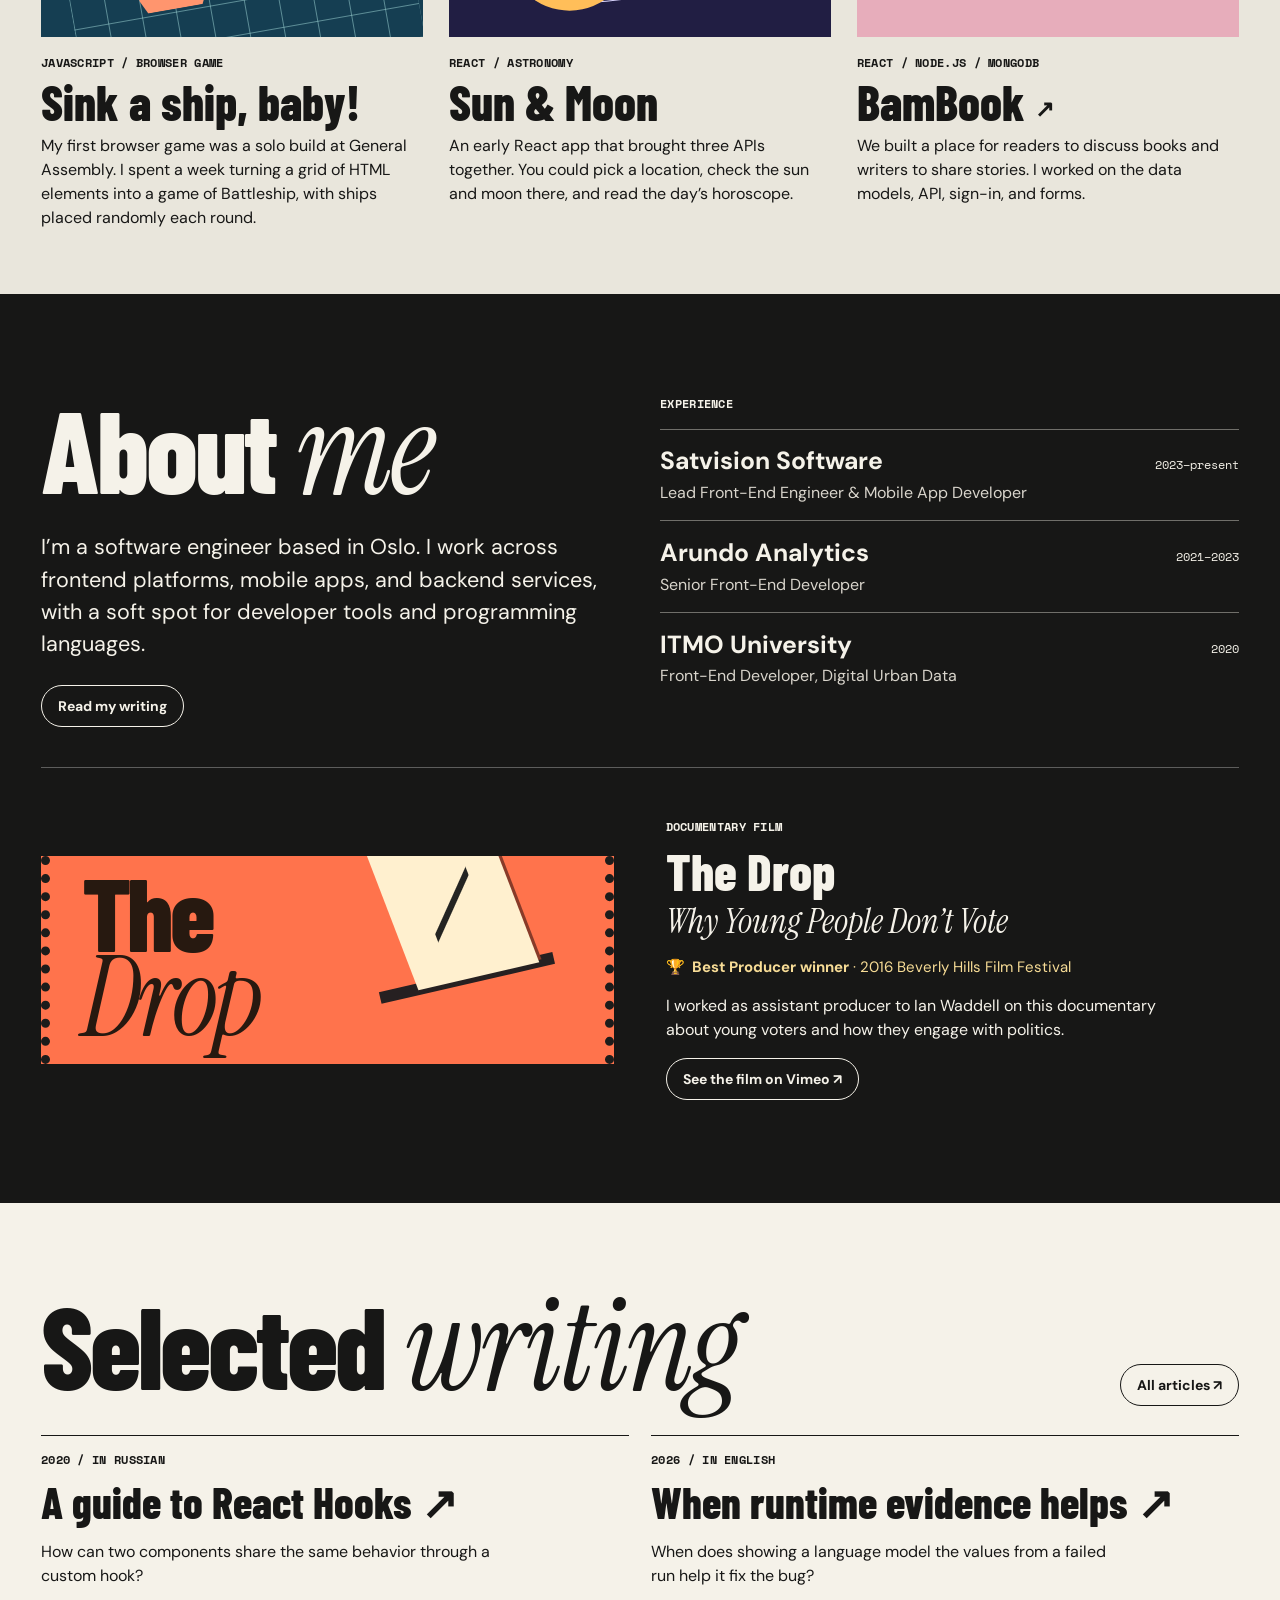
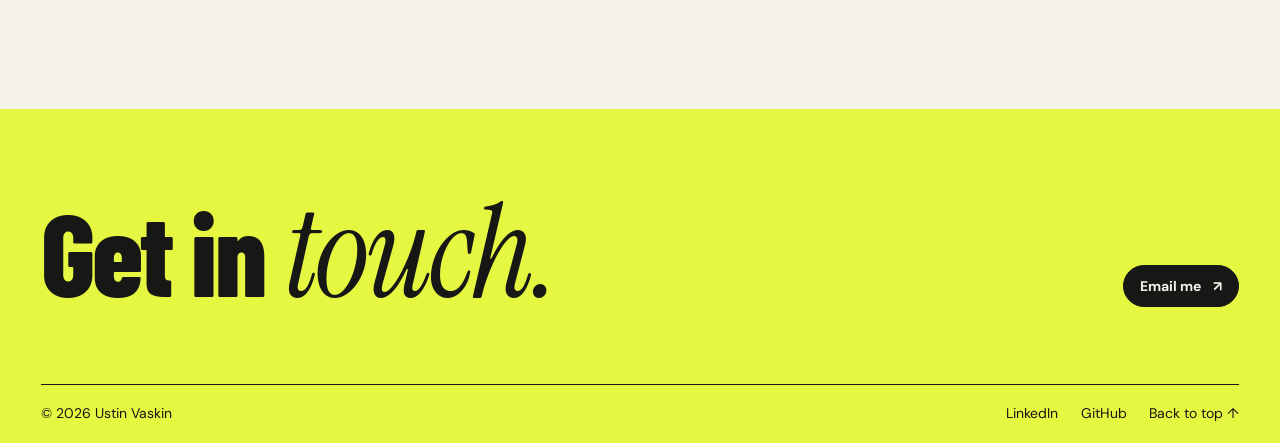
==== commit 4a971f0b: "Give the portfolio a more personal and interactive identity Introduce an editorial design, project s" ====
--- a/index.html
+++ b/index.html
@@ -1,132 +1,285 @@
 <!doctype html>
 <html lang="en">
-
 <head>
-  <meta charset="UTF-8">
-  <meta name="viewport" content="width=device-width, initial-scale=1.0">
-  <meta name="color-scheme" content="light dark">
-  <meta name="description" content="Ustin Vaskin - frontend platform engineer focused on React, TypeScript, design systems, developer tooling, and industrial software interfaces.">
-  <title>Ustin Vaskin</title>
-  <link rel="icon" href="./assets/favicon-scene.svg" type="image/svg+xml">
+  <meta charset="utf-8">
+  <meta name="viewport" content="width=device-width, initial-scale=1">
+  <meta name="description" content="Ustin Vaskin, a software engineer in Oslo. Selected work in frontend platforms, mobile apps, industrial analytics, and programming language research.">
+  <meta name="theme-color" content="#f5f2e9">
+  <title>Ustin Vaskin — Software Engineer</title>
+  <link rel="icon" href="./assets/favicon.svg" type="image/svg+xml">
   <link rel="stylesheet" href="./styles.css">
+  <script src="./app.js" defer></script>
 </head>
-
-<body>
-  <div class="page">
-    <main class="content">
-      <header class="header-block">
-        <h1>Ustin Vaskin</h1>
-        <p class="location">
-          <span class="location-label">Frontend Platform Engineer</span>
-          <span class="muted location-divider" aria-hidden="true"> • </span>
-          <span class="muted location-meta">Oslo, Norway</span>
-        </p>
-      </header>
-
-      <div class="content-body">
-        <div class="content-body__gap content-body__gap--top" aria-hidden="true"></div>
-
-        <div class="content-body__main">
-          <section class="block">
-            <div class="label">focus</div>
-            <p class="line">
-              React, TypeScript, design systems, developer tooling, industrial software interfaces
-            </p>
-          </section>
-
-          <section class="block">
-            <div class="label">research</div>
-            <p class="line">
-              <a class="company-link line-link"
-                href="https://ustinvaskin.github.io/articles/2026/04/20/Building-Tundra-Language-and-Interpreter,-Part-2-Definition-and-Experimentation.html"
-                target="_blank" rel="noreferrer noopener">
-                Tundra language
-                <span class="logo-wrapper has-image">
-                  <img class="logo logo--tundra" src="./assets/icons/tundra.png" alt="">
-                </span>
-                + interpreter
-              </a>
-            </p>
-          </section>
-
-          <section class="block">
-            <div class="label">current</div>
-            <p class="line">
-              <a class="company-link line-link" href="https://www.satos.no/" target="_blank" rel="noreferrer noopener">
-                frontend platform engineering at
-                <span class="logo-wrapper has-image">
-                  <img class="logo" src="./assets/icons/satvision.png" alt="">
-                </span>
-                <span class="company-name">Satvision</span>
-                <span class="company-years muted">2023–</span>
-              </a>
-            </p>
-          </section>
-
-          <section class="block">
-            <div class="label">previous</div>
-            <p class="line">
-              <a class="company-link line-link" href="https://www.arundo.com/" target="_blank"
-                rel="noreferrer noopener">
-                industrial analytics at
-                <span class="logo-wrapper has-image">
-                  <img class="logo" src="./assets/icons/arundo.png" alt="">
-                </span>
-                <span class="company-name">Arundo Analytics</span>
-                <span class="company-years muted">2021–2023</span>
-              </a>
-            </p>
-            <p class="line">
-              <a class="company-link line-link" href="https://en.itmo.ru/" target="_blank" rel="noreferrer noopener">
-                urban data interface work at
-                <span class="logo-wrapper has-image">
-                  <img class="logo" src="./assets/icons/itmo.png" alt="">
-                </span>
-                <span class="company-name">ITMO University</span>
-                <span class="company-years muted">2020</span>
-              </a>
-            </p>
-          </section>
-
-          <section class="block">
-            <div class="label">about</div>
-            <p class="line">
-              I work on production systems that improve release safety, accessibility, i18n, observability, and developer experience.
-            </p>
-          </section>
-
-          <section class="block">
-            <div class="label">writing</div>
-            <p class="line">
-              <a class="company-link line-link" href="https://ustinvaskin.github.io/articles/" target="_blank"
-                rel="noreferrer noopener">articles</a>
-            </p>
-          </section>
-        </div>
-
-        <div class="content-body__gap content-body__gap--bottom" aria-hidden="true"></div>
-      </div>
-
-      <footer class="footer">
-        <span class="footer-line">
-          <a href="https://www.linkedin.com/in/ustinvaskin/" target="_blank" rel="noreferrer noopener">linkedin</a>
-          <span aria-hidden="true"> • </span>
-          <a href="https://github.com/ustinvaskin" target="_blank" rel="noreferrer noopener">github</a>
-          <span aria-hidden="true"> • </span>
-          <a href="https://ustinvaskin.github.io/articles/" target="_blank" rel="noreferrer noopener">articles</a>
-        </span>
-        <span class="footer-line footer-line--secondary muted">
-          Oslo • <span id="footer-year">2026</span>
-        </span>
-      </footer>
-    </main>
-
-    <aside class="image-panel" aria-hidden="true">
-      <canvas id="portrait-scene" class="ascii-frame"></canvas>
-    </aside>
-  </div>
-
-  <script src="./app.js"></script>
+<body id="top">
+  <a class="skip-link" href="#main">Skip to content</a>
+  <header class="topbar">
+    <a class="monogram" href="#top" aria-label="Ustin Vaskin, home">UV<span>.</span></a>
+    <nav aria-label="Main navigation">
+      <a href="#work">Work</a>
+      <a href="#showroom">Showroom</a>
+      <a href="#about">About</a>
+      <a href="#writing">Writing</a>
+    </nav>
+    <div class="top-actions">
+      <button class="motion-toggle" type="button" aria-label="Motion" aria-pressed="false" hidden>Motion off</button>
+      <a class="pill top-contact" href="#contact">Contact</a>
+    </div>
+  </header>
+
+  <main id="main">
+    <section class="hero gutter" aria-labelledby="hero-title">
+      <div class="hero-copy">
+        <h1 id="hero-title" aria-label="Hello, I’m Ustin Vaskin.">
+          <span class="hero-greeting">Hello, I’m</span>
+          <span class="hero-line"><span>USTIN</span></span>
+          <span class="hero-line second-line"><span>VASKIN<span class="period">.</span></span></span>
+        </h1>
+        <div class="hero-intro">
+          <div>
+            <p class="eyebrow hero-role">SOFTWARE ENGINEER <span></span> OSLO, NO</p>
+            <p>I build industrial interfaces and tools for studying how AI repairs code.</p>
+          </div>
+          <a class="pill primary-action" href="#work">Explore my work <span aria-hidden="true">↓</span></a>
+        </div>
+      </div>
+
+      <figure class="art-panel" id="portrait">
+        <div class="portrait-halo" aria-hidden="true"></div>
+        <img class="hero-portrait" src="./assets/ustin-portrait-soft-light.webp" width="1076" height="1462"
+          alt="Sculptural portrait of Ustin Vaskin in lime and cobalt" fetchpriority="high">
+      </figure>
+    </section>
+
+    <div class="ticker" aria-hidden="true">
+      <div class="ticker-track">
+        <span>REACT ✦ TYPESCRIPT ✦ DESIGN SYSTEMS ✦ FLUTTER ✦ .NET ✦</span>
+        <span>REACT ✦ TYPESCRIPT ✦ DESIGN SYSTEMS ✦ FLUTTER ✦ .NET ✦</span>
+        <span>REACT ✦ TYPESCRIPT ✦ DESIGN SYSTEMS ✦ FLUTTER ✦ .NET ✦</span>
+        <span>REACT ✦ TYPESCRIPT ✦ DESIGN SYSTEMS ✦ FLUTTER ✦ .NET ✦</span>
+        <span>REACT ✦ TYPESCRIPT ✦ DESIGN SYSTEMS ✦ FLUTTER ✦ .NET ✦</span>
+        <span>REACT ✦ TYPESCRIPT ✦ DESIGN SYSTEMS ✦ FLUTTER ✦ .NET ✦</span>
+        <span>REACT ✦ TYPESCRIPT ✦ DESIGN SYSTEMS ✦ FLUTTER ✦ .NET ✦</span>
+        <span>REACT ✦ TYPESCRIPT ✦ DESIGN SYSTEMS ✦ FLUTTER ✦ .NET ✦</span>
+      </div>
+    </div>
+
+    <section id="work" class="work gutter">
+      <div class="section-heading">
+        <h2>Selected <em>work</em></h2>
+        <span class="eyebrow">PRODUCT &amp; RESEARCH</span>
+      </div>
+
+      <div class="projects">
+        <article class="project project-research">
+          <div class="trace-desk" id="tundra-demo">
+            <p class="eyebrow">TUNDRA / REPAIR 008</p>
+            <h4>Can you spot the bug?</h4>
+            <p>This program should print the target value, <strong>20</strong>. It prints <strong>30</strong>.</p>
+            <ol class="trace-code" aria-label="Tundra source lines">
+              <li><code>val rows = [</code></li>
+              <li><code>  { label: "low", value: 10 },</code></li>
+              <li><code>  { label: "target", value: 20 },</code></li>
+              <li><code>  { label: "high", value: 30 }</code></li>
+              <li><code>];</code></li>
+              <li aria-label="Blank line"><code>&nbsp;</code></li>
+              <li><code>val selected = rows[2];</code></li>
+              <li><code>print(selected.value);</code></li>
+            </ol>
+            <fieldset class="trace-guess" hidden>
+              <legend>Which line would you change?</legend>
+              <label><input type="radio" name="trace-line" value="3"> Line 3</label>
+              <label><input type="radio" name="trace-line" value="7"> Line 7</label>
+              <label><input type="radio" name="trace-line" value="8"> Line 8</label>
+            </fieldset>
+            <details class="trace-result">
+              <summary><span>Reveal trace</span><span>Hide trace</span></summary>
+              <div class="trace-answer">
+                <strong class="guess-feedback" aria-live="polite"></strong>
+                <p><code>rows[2]</code> selected the third record, labeled “high”. Its value was 30. The target is the second record. Changing line 7 to <code>rows[1]</code> gives 20.</p>
+                <a href="https://github.com/ustinvaskin/TundraTrace-artifacts/blob/main/bench/results/experiments/20260515-144516-thesis-scale-final-2026-05-15/deepseek-coder-6.7b/prompts/repair_008_wrong_index_nested_list__provenance-assisted__trial-01.txt">View the recorded example ↗</a>
+              </div>
+            </details>
+          </div>
+          <div class="project-copy">
+            <p class="eyebrow">PROGRAMMING LANGUAGES / AI RESEARCH</p>
+            <h3><a href="https://ustinvaskin.github.io/articles/2026/04/20/Building-Tundra-Language-and-Interpreter,-Part-2-Definition-and-Experimentation.html">TundraTrace <span aria-hidden="true">↗</span></a></h3>
+            <p>I built a language, interpreter, and evaluation tools to study whether runtime evidence helps language models repair programs. In a controlled benchmark, normalized repair success rose from 59.9% to 70.4%.</p>
+          </div>
+        </article>
+
+        <article id="satvision" class="project project-satvision">
+          <div class="project-art satvision-art" aria-hidden="true">
+            <div class="device-pair">
+              <div class="web-frame"><i class="device-orb"></i></div>
+              <div class="mobile-frame"><i class="device-orb"></i></div>
+            </div>
+          </div>
+          <div class="project-copy">
+            <p class="eyebrow">WEB &amp; MOBILE ENGINEERING</p>
+            <h3><a href="https://www.satos.no/">Satvision Software <span aria-hidden="true">↗</span></a></h3>
+            <p>I lead frontend development at Satvision and build mobile apps. My work includes shared interface components and features that let people keep working offline.</p>
+          </div>
+        </article>
+
+        <article class="project project-arundo">
+          <figure class="sam-chart" id="sam">
+            <figcaption><span class="eyebrow">SAM / OPERATOR VIEW</span><span>Illustrative data</span></figcaption>
+            <div class="chart-controls" role="group" aria-label="Chart metric" hidden>
+              <button type="button" data-series="production" aria-pressed="true">Production</button>
+              <button type="button" data-series="energy" aria-pressed="false">Energy</button>
+              <button type="button" data-series="maintenance" aria-pressed="false">Maintenance</button>
+            </div>
+            <p class="metric-caption" aria-live="polite">Weekly production forecast (tonnes)</p>
+            <ol class="metric-bars" aria-label="Six weekly forecasts">
+              <li style="--bar:60%"><b>60</b><span>W1</span></li>
+              <li style="--bar:70%"><b>70</b><span>W2</span></li>
+              <li style="--bar:64%"><b>64</b><span>W3</span></li>
+              <li style="--bar:79%"><b>79</b><span>W4</span></li>
+              <li style="--bar:84%"><b>84</b><span>W5</span></li>
+              <li style="--bar:92%"><b>92</b><span>W6</span></li>
+            </ol>
+          </figure>
+          <div class="project-copy">
+            <p class="eyebrow">DATA VISUALIZATION / DESIGN SYSTEMS</p>
+            <h3><a href="https://www.arundo.com/">Arundo Analytics <span aria-hidden="true">↗</span></a></h3>
+            <p>SAM helps plant operators plan around production, energy use, and maintenance forecasts. At Arundo, I developed frontend modules and shared interface components for the product.</p>
+          </div>
+        </article>
+      </div>
+    </section>
+
+    <section id="showroom" class="showroom gutter" aria-labelledby="showroom-title">
+      <div class="section-heading">
+        <h2 id="showroom-title">Project <em>showroom</em></h2>
+        <a class="pill" href="https://github.com/ustinvaskin?tab=repositories">All repositories ↗</a>
+      </div>
+      <div class="exhibits">
+        <article class="exhibit">
+          <div class="specimen specimen-code" aria-hidden="true">
+            <code>val x = 1 + 2 * 3;<br>print(x);</code>
+            <b>7<span>_</span></b>
+          </div>
+          <p class="eyebrow">JAVA / LANGUAGE DESIGN</p>
+          <h3><a href="https://github.com/ustinvaskin/TundraCore">TundraCore <span aria-hidden="true">↗</span></a></h3>
+          <p>The little language behind my repair experiments. Its Java interpreter runs examples with variables, loops, and records.</p>
+        </article>
+        <article class="exhibit">
+          <div class="specimen specimen-hash" aria-hidden="true">
+            <div class="hash-disc"></div>
+            <b>Sim<em>Hash</em></b>
+          </div>
+          <p class="eyebrow">RUST / PERFORMANCE</p>
+          <h3><a href="https://github.com/ustinvaskin/headroom-kth-submission/commit/459674f52ee320e0ea82362a5a4c8270438006a8">Headroom <span aria-hidden="true">↗</span></a></h3>
+          <p>Profiling led me to Headroom’s fingerprinting code. I removed avoidable allocations when hashing ASCII text and benchmarked the change.</p>
+        </article>
+        <article class="exhibit">
+          <div class="specimen specimen-sofie" aria-hidden="true">
+            <div class="rundown"><i></i><i></i><i></i></div>
+            <b>Rundown</b>
+          </div>
+          <p class="eyebrow">REACT / BROADCAST AUTOMATION</p>
+          <h3><a href="https://github.com/ustinvaskin/sofie-core/commit/2e58ca8d8d4917bc466f377754a61666eb239434">Sofie Core <span aria-hidden="true">↗</span></a></h3>
+          <p>I fixed how Sofie handles ignored media warnings so operators see a consistent status across the timeline, storyboard, and inspector.</p>
+        </article>
+      </div>
+      <aside class="patch-note" aria-label="Open-source contribution">
+        <p><strong>Immutable.js</strong> · I made <code>Range.toString()</code> easier to read. Merged March 25, 2025.</p>
+        <a href="https://github.com/immutable-js/immutable-js/pull/2075/files">View the diff ↗</a>
+      </aside>
+      <div id="early-projects" class="early-projects">
+        <h3 class="early-heading">Early projects <span>2019</span></h3>
+        <div class="exhibits">
+          <article class="exhibit">
+            <div class="specimen fleet-art" aria-hidden="true">
+              <div class="fleet-grid"><i></i><i></i><i></i></div>
+            </div>
+            <p class="eyebrow">JAVASCRIPT / BROWSER GAME</p>
+            <h4>Sink a ship, baby!</h4>
+            <p>My first browser game was a solo build at General Assembly. I spent a week turning a grid of HTML elements into a game of Battleship, with ships placed randomly each round.</p>
+          </article>
+          <article class="exhibit">
+            <div class="specimen lunar-art" aria-hidden="true">
+              <div class="lunar-orbit"></div>
+            </div>
+            <p class="eyebrow">REACT / ASTRONOMY</p>
+            <h4>Sun &amp; Moon</h4>
+            <p>An early React app that brought three APIs together. You could pick a location, check the sun and moon there, and read the day’s horoscope.</p>
+          </article>
+          <article class="exhibit">
+            <div class="specimen library-art" aria-hidden="true">
+              <div class="book-stack"><i></i><i></i><i></i></div>
+            </div>
+            <p class="eyebrow">REACT / NODE.JS / MONGODB</p>
+            <h4><a href="https://github.com/Deni402/project-3">BamBook <span aria-hidden="true">↗</span></a></h4>
+            <p>We built a place for readers to discuss books and writers to share stories. I worked on the data models, API, sign-in, and forms.</p>
+          </article>
+        </div>
+      </div>
+    </section>
+
+    <section id="about" class="about gutter">
+      <div class="about-copy">
+        <h2>About <em>me</em></h2>
+        <p>I’m a software engineer based in Oslo. I work across frontend platforms, mobile apps, and backend services, with a soft spot for developer tools and programming languages.</p>
+        <a class="pill" href="#writing">Read my writing</a>
+      </div>
+      <div class="experience">
+        <h3 class="eyebrow">EXPERIENCE</h3>
+        <dl>
+          <div><dt>Satvision Software <span>2023–present</span></dt><dd>Lead Front-End Engineer &amp; Mobile App Developer</dd></div>
+          <div><dt>Arundo Analytics <span>2021–2023</span></dt><dd>Senior Front-End Developer</dd></div>
+          <div><dt><a href="https://en.itmo.ru/">ITMO University</a> <span>2020</span></dt><dd>Front-End Developer, Digital Urban Data</dd></div>
+        </dl>
+      </div>
+      <article class="film" id="film">
+        <div class="film-poster" aria-hidden="true">
+          <i class="ballot-slot"></i>
+          <strong>The<br><em>Drop</em></strong>
+        </div>
+        <div class="film-copy">
+          <p class="eyebrow">DOCUMENTARY FILM</p>
+          <h3>The Drop<span>Why Young People Don’t Vote</span></h3>
+          <a class="film-award" href="https://beverlyhillsfilmfestival.com/2016-winners/">
+            <span aria-hidden="true">🏆</span>
+            <span><strong>Best Producer winner</strong> · 2016 Beverly Hills Film Festival</span>
+          </a>
+          <p>I worked as assistant producer to Ian Waddell on this documentary about young voters and how they engage with politics.</p>
+          <a class="pill" href="https://vimeo.com/ondemand/thedrop">See the film on Vimeo ↗</a>
+        </div>
+      </article>
+    </section>
+
+    <section class="writing gutter" id="writing" aria-labelledby="writing-title">
+      <div class="section-heading">
+        <h2 id="writing-title">Selected <em>writing</em></h2>
+        <a class="pill" href="https://ustinvaskin.github.io/articles/">All articles ↗</a>
+      </div>
+      <div class="reading-pair">
+        <article>
+          <p class="eyebrow">2020 / IN RUSSIAN</p>
+          <h3><a hreflang="ru" href="https://ustinvaskin.github.io/articles/2020/11/11/React-Hooks.html">A guide to React Hooks ↗</a></h3>
+          <p>How can two components share the same behavior through a custom hook?</p>
+        </article>
+        <article>
+          <p class="eyebrow">2026 / IN ENGLISH</p>
+          <h3><a hreflang="en" href="https://ustinvaskin.github.io/articles/2026/05/18/When-Runtime-Evidence-Helps-LLMs-Repair-Code-and-When-It-Does-Not.html">When runtime evidence helps ↗</a></h3>
+          <p>When does showing a language model the values from a failed run help it fix the bug?</p>
+        </article>
+      </div>
+    </section>
+  </main>
+
+  <footer id="contact" class="contact gutter">
+    <div class="contact-main">
+      <h2>Get in <em>touch.</em></h2>
+      <a class="pill primary-action" href="mailto:ustin.vaskin2011@gmail.com">Email me <span aria-hidden="true">↗</span></a>
+    </div>
+    <div class="footer-links">
+      <span>© <span id="footer-year">2026</span> Ustin Vaskin</span>
+      <a href="https://www.linkedin.com/in/ustinvaskin/">LinkedIn</a>
+      <a href="https://github.com/ustinvaskin">GitHub</a>
+      <a href="#top">Back to top ↑</a>
+    </div>
+  </footer>
 </body>
-
 </html>
--- a/styles.css
+++ b/styles.css
@@ -1,354 +1,559 @@
-@import url("https://fonts.googleapis.com/css2?family=Geist:wght@100..900&display=swap");
-
- :root {
-  --page-bg: #ffffff;
-  --page-fg: #000000;
-  --muted-fg: #7c7c7c;
-  --label-fg: #000000;
-  --meta-fg: rgba(0, 0, 0, 0.52);
-  --footer-meta-fg: rgba(0, 0, 0, 0.42);
-  --hover-fill: rgba(28, 117, 190, 0.045);
-  --link-strong: rgba(0, 0, 0, 0.42);
-  --link-accent: rgba(28, 117, 190, 0.45);
-  --link-accent-text: #1c75be;
-  color-scheme: light;
-}
-
-*,
-*::before,
-*::after {
-  box-sizing: border-box;
-}
-
-body {
-  margin: 0;
-  background: var(--page-bg);
-  color: var(--page-fg);
-  font-family: "Geist", -apple-system, BlinkMacSystemFont, "Segoe UI", Roboto, "Helvetica Neue", Arial, sans-serif;
-  font-size: 20px;
-  line-height: 1.36;
-  overflow-x: hidden;
-  transition: background-color 320ms ease, color 320ms ease;
-}
-
-.page {
-  min-height: 100vh;
+@import url("https://fonts.googleapis.com/css2?family=Barlow+Condensed:wght@700;800;900&family=DM+Sans:wght@400;500;600;700&family=Instrument+Serif:ital@0;1&family=Space+Mono:wght@400;700&display=swap");
+
+:root {
+  --paper: #f5f2e9;
+  --ink: #171716;
+  --blue: #2835eb;
+  --acid: #e5f740;
+  --orange: #ff593b;
+  --line: #c6c3bb;
+  --gutter: clamp(1rem, 3.2vw, 4.5rem);
+  --display: "Barlow Condensed", Impact, "Arial Narrow", sans-serif;
+  --serif: "Instrument Serif", Georgia, serif;
+  --mono: "Space Mono", monospace;
+  --body: "DM Sans", system-ui, sans-serif;
+  color: var(--ink);
+  background: var(--paper);
+  font-family: var(--body);
+}
+
+*, *::before, *::after { box-sizing: border-box; }
+body { margin: 0; }
+a { color: inherit; text-decoration: none; }
+button { font: inherit; }
+button[hidden] { display: none; }
+:focus-visible { outline: 2px solid currentColor; outline-offset: 5px; }
+::selection { background: var(--acid); color: var(--ink); }
+.gutter { padding-inline: var(--gutter); }
+
+.skip-link {
+  position: absolute;
+  z-index: 10;
+  top: 1rem;
+  left: var(--gutter);
+  padding: .7rem 1rem;
+  background: var(--acid);
+  transform: translateY(-200%);
+}
+.skip-link:focus { transform: none; }
+
+.topbar {
+  margin-inline: var(--gutter);
+  min-height: 76px;
   display: grid;
-  grid-template-columns: minmax(360px, 520px) minmax(320px, 1fr);
-  align-items: stretch;
-  opacity: 0;
-  animation: page-fade 420ms ease forwards;
-}
-
-.content {
-  width: 100%;
-  padding: 52px 28px 36px 28px;
-  max-width: 520px;
-  display: flex;
-  flex-direction: column;
-}
-
-.header-block {
-  flex-shrink: 0;
-}
-
-.content-body {
-  flex: 1;
-  min-height: 0;
-  display: flex;
-  flex-direction: column;
-}
-
-.content-body__gap--top {
-  flex: 1;
-  min-height: 0;
-}
-
-.content-body__gap--bottom {
-  flex: 2;
-  min-height: 0;
-}
-
-.image-panel {
-  position: relative;
-  overflow: hidden;
-  display: flex;
+  grid-template-columns: 1fr auto 1fr;
   align-items: center;
-  justify-content: center;
-  padding: 0;
-  background: var(--page-bg);
-  min-height: 100vh;
-  transition: background-color 320ms ease;
-}
-
-.ascii-frame {
-  width: 100%;
-  height: 100%;
-  min-height: 100vh;
-  border: 0;
-  display: block;
-  background: var(--page-bg);
-  transition: background-color 320ms ease;
-}
-
-h1 {
-  font-size: 32px;
-  line-height: 1.25;
-  margin: 0;
-  letter-spacing: -0.04em;
-  font-weight: 760;
-}
-
-.location {
-  margin: 2px 0 1.1em 0;
-  font-size: 0.8em;
-}
-
-.location-label,
-.location-meta {
-  display: inline;
-}
-
-.location-divider {
-  display: inline;
-}
-
-.weather {
-  opacity: 0;
-  transition: opacity 0.3s ease;
-}
-
-.weather.is-loaded {
-  opacity: 1;
-}
-
-.block {
-  margin: 0 0 1.75em 0;
-}
-
-.label,
-.label-inline {
-  font-weight: 700;
-}
-
-.label {
-  margin: 0 0 0.18em 0;
-  font-size: 0.92em;
-  letter-spacing: 0;
-  text-transform: none;
-  color: var(--label-fg);
-}
-
-.line {
-  margin: 0;
-  line-height: 1.34;
-  padding: 2px 3.5px;
-  margin-top: -2px;
-  margin-bottom: -2px;
-  margin-left: -3.5px;
-  margin-right: -3.5px;
-  transition: background-color 0.2s ease, opacity 0.2s ease;
-  font-weight: 400;
-  font-size: 0.98em;
-}
-
-@media (hover: hover) {
-  .line:hover {
-    background-color: var(--hover-fill);
-  }
-
-  .footer a:hover {
-    background-color: transparent;
-  }
-}
-
-.line + .line {
-  margin-top: 0.16em;
-}
-
-.line--support {
-  max-width: 34ch;
-  font-size: 0.84em;
-  line-height: 1.42;
-}
-
-.logo-wrapper {
+  gap: 1.2rem;
+  border-bottom: 1px solid var(--ink);
+}
+
+.monogram {
+  justify-self: start;
+  font: 900 2.1rem/.85 var(--display);
+  letter-spacing: -.05em;
+}
+.monogram span, .period { color: var(--blue); }
+.topbar nav, .top-actions { display: flex; align-items: center; gap: clamp(.7rem, 2.5vw, 2.5rem); }
+.topbar nav { font-size: .9375rem; font-weight: 700; }
+.topbar nav a:hover, .footer-links a:hover, .experience a:hover { text-decoration: underline; }
+.top-actions { justify-self: end; }
+.pill, .motion-toggle {
   display: inline-flex;
   align-items: center;
   justify-content: center;
-  width: 0.86em;
-  height: 0.86em;
-  margin: 0 0.14em 0 0.14em;
-  vertical-align: middle;
-  opacity: 0;
-  visibility: hidden;
-  transition: opacity 0.25s ease;
-}
-
-.logo-wrapper.has-image {
-  opacity: 0.92;
-  visibility: visible;
-}
-
-.logo {
-  width: 1em;
-  height: 1em;
-  object-fit: cover;
+  gap: .75rem;
+  min-height: 42px;
+  padding: .45rem 1rem;
+  border: 1px solid currentColor;
+  border-radius: 50px;
+  background: transparent;
+  color: inherit;
+  cursor: pointer;
+  font-size: .875rem;
+  font-weight: 700;
+  white-space: nowrap;
+  transition: background-color .2s ease, color .2s ease;
+}
+.pill:hover, .motion-toggle:hover { background: var(--ink); color: var(--paper); }
+.motion-toggle { font: 700 .75rem/1 var(--mono); }
+.motion-toggle::before {
+  width: .5rem;
+  height: .5rem;
+  border-radius: 50%;
+  background: #736f65;
+  content: "";
+}
+.motion-toggle[aria-pressed="true"]::before { background: var(--blue); }
+.motion-toggle[aria-pressed="true"]:hover::before { background: var(--acid); }
+
+.eyebrow, .art-label {
+  margin: 0;
+  font: 700 .75rem/1.4 var(--mono);
+  letter-spacing: .025em;
+}
+.hero {
+  display: grid;
+  grid-template-columns: minmax(0, 1fr) minmax(0, 1fr);
+  gap: clamp(1.25rem, 4.2vw, 5rem);
+  min-height: min(690px, 82svh);
+  padding-block: clamp(1.15rem, 2.7vw, 3rem);
+}
+.hero-copy { display: flex; flex-direction: column; justify-content: space-between; gap: 1.5rem; }
+.hero-role { display: flex; align-items: center; gap: .65rem; }
+.hero-role span { height: 1px; width: 1.5rem; background: currentColor; }
+.hero h1 {
+  margin: 0;
+  font: 900 clamp(6rem, 16.2vw, 20rem)/.73 var(--display);
+  letter-spacing: -.035em;
+}
+.hero-line { display: block; overflow: clip; padding-bottom: .105em; margin-bottom: -.105em; }
+.hero-line > span { display: block; transform-origin: bottom left; }
+[data-motion="on"] .hero .hero-line > span { animation: type-in .85s cubic-bezier(.18,.8,.22,1) both; }
+[data-motion="on"] .hero .second-line > span { animation-delay: .11s; }
+.hero-intro { display: flex; flex-wrap: wrap; align-items: start; gap: .9rem 1.5rem; }
+.hero-intro p { margin: 0; max-width: 27ch; font-size: clamp(1rem, 1.55vw, 1.3rem); line-height: 1.4; }
+.primary-action { background: var(--acid); border-color: var(--ink); color: var(--ink); }
+
+.art-panel {
+  position: relative;
+  isolation: isolate;
+  overflow: hidden;
+  min-height: 390px;
+  margin: 0;
+  background-color: #2436cf;
+  background-image: radial-gradient(circle, #c1c6ff65 1px, transparent 1.4px),
+    linear-gradient(130deg, #343fed, #222ab0);
+  background-size: 16px 16px, cover;
+}
+.portrait-halo {
+  position: absolute;
+  width: 79%;
+  aspect-ratio: 1;
+  left: 50%;
+  top: 47%;
+  transform: translate(-50%, -50%);
+  border-radius: 50%;
+  background: #e8f04a;
+  box-shadow: 0 0 0 6px #2935ca, 0 0 0 7px #c8cdfa;
+}
+.hero-portrait {
+  position: absolute;
+  left: 0;
+  bottom: 0;
+  width: 100%;
+  height: 96%;
+  object-fit: contain;
+}
+.ticker { overflow: hidden; background: var(--acid); border-block: 1px solid var(--ink); }
+.ticker-track {
+  display: flex;
+  width: max-content;
+  font: 800 clamp(1.4rem, 3.2vw, 3rem)/1 var(--display);
+  padding: .4rem 0 .56rem;
+}
+.ticker-track span { padding-right: .3em; white-space: nowrap; }
+[data-motion="on"] .ticker-track { animation: ticker 22s linear infinite; }
+
+.work { padding-block: clamp(3.5rem, 7.3vw, 8rem); }
+.section-heading, .contact-main {
+  display: flex;
+  justify-content: space-between;
+  align-items: baseline;
+  gap: 1rem;
+  margin-bottom: 1.8rem;
+}
+h2 {
+  margin: 0;
+  font: 800 clamp(4rem, 9vw, 10rem)/.83 var(--display);
+  letter-spacing: -.025em;
+}
+h2 em { font: italic 400 1.13em/.83 var(--serif); }
+.projects { display: grid; grid-template-columns: repeat(2, minmax(0, 1fr)); gap: 3.4rem 1rem; }
+.project-art {
+  position: relative;
+  width: 100%;
+  min-width: 0;
+  min-height: 230px;
+  aspect-ratio: 1.5;
+  overflow: hidden;
+  isolation: isolate;
+  display: grid;
+  place-items: center;
+}
+.art-label { position: absolute; z-index: 1; top: 1rem; left: 1rem; }
+/* Two formats of the same interface, drawn as a folded-paper poster. */
+.satvision-art {
+  background: radial-gradient(ellipse at 70% 20%, #fff0c5, transparent 70%), #ffab80;
+}
+.device-pair {
+  position: relative;
+  width: 75%;
+  aspect-ratio: 1.65;
+  transform: rotate(-7deg);
+}
+.web-frame, .mobile-frame {
+  --frame-color: #21234c;
+  position: absolute;
+  isolation: isolate;
+  overflow: hidden;
+  border: 2px solid var(--frame-color);
+  box-shadow: 5px 6px 0 var(--frame-color);
+  background: #d4d6ff;
+}
+.web-frame { inset: 0 14% 8% 0; border-radius: 4% / 7%; }
+.web-frame::before {
+  content: "";
+  position: absolute;
+  inset: 0 0 auto;
+  height: 14%;
+  border-bottom: 2px solid var(--frame-color);
+  background: radial-gradient(circle, #21234c 33%, transparent 37%) 3% center / 4% 55% no-repeat, #f7f5e8;
+}
+.mobile-frame {
+  inset: 22% 0 -2% 69%;
+  border-width: 4px;
+  border-radius: 16% / 10%;
+  background: #edff55;
+  transform: rotate(16deg);
+}
+.mobile-frame::after {
+  content: "";
+  position: absolute;
+  inset: 5% 35% auto;
+  height: 4%;
+  border-radius: 1rem;
+  background: var(--frame-color);
+}
+.device-orb {
+  position: absolute;
+  width: 65%;
+  aspect-ratio: 1;
+  left: 18%;
+  top: 25%;
+  border-radius: 50%;
+  background: repeating-radial-gradient(ellipse at 20% 78%, #2b33ba 0 4%, transparent 4.6% 7%);
+  transform: rotate(-17deg);
+}
+.mobile-frame .device-orb { width: 108%; top: 30%; left: -6%; }
+
+.project-arundo { display: grid; grid-column: 1 / -1; grid-template-columns: 1fr 1fr; gap: 1rem; }
+.mobile-frame { transition: transform .55s cubic-bezier(.2,.8,.25,1); }
+[data-motion="on"] .project-satvision:is(:hover, :focus-within) .mobile-frame { transform: translate(4%, -5%) rotate(9deg); }
+.project-copy { padding-top: 1rem; }
+.project-arundo .project-copy { border-top: 1px solid var(--ink); align-self: center; }
+.project-copy h3 { margin: .3rem 0 .6rem; font: 800 clamp(2.4rem, 4.2vw, 5rem)/.95 var(--display); }
+.project-copy h3 span { display: inline-block; font-size: .46em; vertical-align: middle; }
+.project-copy h3 a:hover { color: var(--blue); }
+.project-copy p:last-child { max-width: 62ch; margin: 0; font-size: 1rem; line-height: 1.55; }
+
+.about {
+  display: grid;
+  grid-template-columns: 1fr 1fr;
+  gap: 2.5rem;
+  padding-block: clamp(3.5rem, 8vw, 9rem);
+  background: var(--ink);
+  color: var(--paper);
+}
+.about-copy p { max-width: 38ch; margin: 1.7rem 0 1.5rem; font-size: clamp(1rem, 1.8vw, 1.35rem); line-height: 1.5; }
+.about .pill:hover { background: var(--paper); color: var(--ink); }
+.experience dl { margin: 1rem 0 0; }
+.experience dl > div { border-top: 1px solid #f5f2e966; padding: .9rem 0 1.1rem; }
+.experience dt { display: flex; justify-content: space-between; gap: .8rem; align-items: baseline; font-size: clamp(1.05rem, 2vw, 1.55rem); font-weight: 700; }
+.experience dt span { font: .75rem var(--mono); white-space: nowrap; }
+.experience dd { margin: .3rem 0 0; color: #d9d5cc; }
+
+.contact { background: var(--acid); padding-block: clamp(3rem, 7vw, 8rem) 1.3rem; }
+.contact-main { align-items: end; margin-bottom: clamp(2rem, 6vw, 7rem); }
+.contact-main .pill { background: var(--ink); color: var(--paper); }
+.contact-main .pill:hover { background: var(--paper); color: var(--ink); }
+.footer-links { padding-top: 1.2rem; border-top: 1px solid var(--ink); display: flex; flex-wrap: wrap; gap: .75rem 1.4rem; font-size: .875rem; }
+.footer-links > :first-child { margin-right: auto; }
+
+@keyframes type-in {
+  from { transform: translateY(108%) skewY(10deg) scaleX(.78); }
+  to { transform: none; }
+}
+@keyframes ticker { to { transform: translateX(-50%); } }
+@keyframes art-in {
+  from { transform: perspective(950px) rotateX(16deg) scale(.9); opacity: .45; }
+  to { transform: none; opacity: 1; }
+}
+@supports (animation-timeline: view()) {
+  [data-motion="on"] .project-art { animation: art-in linear both; animation-timeline: view(); animation-range: entry 0% entry 100%; }
+}
+
+@media (max-width: 850px) {
+  .hero { gap: 1.4rem; }
+  .art-panel { min-height: 350px; aspect-ratio: auto; }
+  .section-heading { align-items: end; }
+  .section-heading .eyebrow { text-align: right; }
+}
+
+@media (max-width: 670px) {
+  .topbar { grid-template-columns: auto 1fr; min-height: 0; padding-block: .7rem; gap: .65rem; }
+  .topbar nav { grid-row: 2; grid-column: 1 / -1; gap: 1.2rem; }
+  .top-actions { grid-row: 1; grid-column: 2; gap: .5rem; }
+  .top-contact, .motion-toggle { min-height: 36px; }
+  .hero { grid-template-columns: 1fr; padding-block: 1.3rem; min-height: auto; }
+  .hero-copy { gap: 1.15rem; }
+  .hero h1 { font-size: clamp(5.5rem, 25.5vw, 10.5rem); }
+  .hero-intro { align-items: center; }
+  .art-panel { width: 100%; min-height: 280px; aspect-ratio: 1.17; }
+  .projects, .project-arundo, .about { grid-template-columns: minmax(0, 1fr); }
+  .project-arundo { gap: 0; }
+  .project-arundo .project-copy { border: 0; }
+  .project-art { min-height: 208px; }
+  .section-heading { flex-wrap: wrap; }
+  .section-heading .eyebrow { text-align: left; }
+}
+
+[data-motion="on"] { scroll-behavior: smooth; }
+
+.hero-greeting {
   display: block;
+  margin-bottom: .25em;
+  font: italic 400 clamp(2.8rem, 5.5vw, 6rem)/1.05 var(--serif);
+  letter-spacing: -.035em;
+}
+.hero-intro .hero-role {
+  max-width: none;
+  margin-bottom: .65rem;
+  font: 700 .75rem/1.4 var(--mono);
+}
+.showroom {
+  padding-block: clamp(2.7rem, 5vw, 5.8rem);
+  border-top: 1px solid var(--ink);
+  background: #e9e6dc;
+}
+.showroom .section-heading { align-items: center; }
+.exhibits {
+  display: grid;
+  grid-template-columns: repeat(3, minmax(0, 1fr));
+  gap: clamp(1rem, 2vw, 2rem);
+}
+.exhibit { position: relative; }
+.specimen {
+  aspect-ratio: 1.85;
+  position: relative;
+  isolation: isolate;
+  overflow: hidden;
+  padding: clamp(.8rem, 1.6vw, 1.8rem);
+  margin-bottom: 1.15rem;
+  display: grid;
+  align-content: center;
+}
+.specimen-code { color: #dff83e; background: #242821; }
+.specimen-code code { font: 400 clamp(.75rem, 1.45vw, 1.35rem)/1.5 var(--mono); }
+.specimen-code b { font: 700 clamp(2.6rem, 5.5vw, 6rem)/.9 var(--display); }
+.specimen-code b span { color: #8b9a82; }
+.specimen-hash { background: #ee6747; color: #2c1415; }
+.specimen-hash b, .specimen-sofie b {
+  align-self: end;
+  font: 800 clamp(2.7rem, 5vw, 6rem)/1 var(--display);
+  letter-spacing: -.045em;
+}
+.specimen-hash em { font-family: var(--serif); font-weight: 400; }
+.hash-disc {
+  position: absolute;
+  z-index: -1;
+  width: 70%;
+  aspect-ratio: 1;
+  right: -15%;
+  top: -14%;
+  transform: rotate(-18deg);
+  border-radius: 45% 55% 59% 41%;
+  background: repeating-radial-gradient(ellipse at 67% 38%, #ffbea1 0 3px, transparent 4px 8px);
+}
+.specimen-sofie { background: #c0bafa; color: #222150; align-content: end; }
+.rundown { position: absolute; inset: 12% 6% 40%; display: grid; gap: 6%; transform: skew(-14deg); }
+.rundown i { display: block; width: 58%; background: #4444c6; border-left: .5rem solid #242355; }
+.rundown i:nth-child(2) { margin-left: 24%; background: #f3eebd; }
+.rundown i:nth-child(3) { margin-left: 10%; width: 44%; }
+.exhibit :is(h3, h4) { margin: .4rem 0; font: 800 clamp(2.2rem, 3.8vw, 4rem)/1 var(--display); }
+.exhibit :is(h3, h4) span { font-size: .48em; vertical-align: middle; }
+.exhibit :is(h3, h4) a::after { content: ""; position: absolute; inset: 0; }
+.exhibit:is(:hover, :focus-within) :is(h3, h4) a { color: var(--blue); }
+.exhibit > p:last-child { max-width: 42ch; margin: 0; line-height: 1.5; }
+[data-motion="on"] .hash-disc, [data-motion="on"] .rundown { transition: transform .45s ease; }
+[data-motion="on"] .exhibit:is(:hover, :focus-within) .hash-disc { transform: rotate(8deg); }
+[data-motion="on"] .exhibit:is(:hover, :focus-within) .rundown { transform: translateX(4%) skew(-14deg); }
+
+@media (max-width: 720px) {
+  .exhibits { grid-template-columns: 1fr; gap: 2.25rem; }
+  .specimen { aspect-ratio: 2.25; }
+  .showroom .section-heading { align-items: start; flex-direction: column; }
+}
+
+.early-projects {
+  margin-top: clamp(2.5rem, 5vw, 5rem);
+  border-top: 1px solid var(--ink);
+  scroll-margin-top: 1rem;
+}
+.early-heading {
+  display: flex;
+  align-items: baseline;
+  gap: .7rem;
+  margin: 1.3rem 0;
+  font: 800 clamp(2.2rem, 4.2vw, 4rem)/1 var(--display);
+}
+.early-heading span { font: italic 400 .8em var(--serif); }
+.fleet-art { background: #153e52; }
+.fleet-grid {
+  position: absolute;
+  inset: -15% 5%;
+  background-image: linear-gradient(90deg, #a5dcdb80 1px, transparent 1px), linear-gradient(#a5dcdb80 1px, transparent 1px);
+  background-size: 10% 12.5%;
+  transform: rotate(-10deg);
+}
+.fleet-grid i {
+  position: absolute;
+  top: 25%;
+  left: 20%;
+  width: 40%;
+  height: 12.5%;
+  background: #d9ecb5;
+  clip-path: polygon(0 50%, 10% 8%, 90% 8%, 100% 50%, 90% 92%, 10% 92%);
+}
+.fleet-grid i:nth-child(2) { top: 50%; left: 60%; width: 30%; }
+.fleet-grid i:nth-child(3) { top: 62.5%; width: 20%; background: #ff956e; }
+.lunar-art { background: #211e43; }
+.lunar-orbit {
+  position: absolute;
+  inset: 20% 8%;
+  border: 1px solid #dbd6ff;
   border-radius: 50%;
-}
-
-.logo--tundra {
-  object-position: center 34%;
-}
-
-.muted {
-  color: var(--muted-fg);
-}
-
-.company-link {
-  color: inherit;
-  text-decoration: none;
-  display: inline;
-}
-
-.line-link {
-  border-bottom: 1px solid transparent;
-  transition: border-color 0.2s ease, color 0.2s ease;
-}
-
-.line-link:hover {
-  border-color: var(--link-strong);
-}
-
-.company-name {
-  margin: 0;
-  font-weight: 520;
-}
-
-.company-link .logo-wrapper {
-  transition: opacity 0.25s ease;
-  transform: translateY(-1px);
-}
-
-.company-link:hover .logo-wrapper {
-  transform: translateY(-1px);
-}
-
-.company-years {
-  margin-left: 0.15em;
-  font-weight: 400;
-  color: var(--meta-fg);
-  font-size: 1em;
-}
-
-.footer {
-  margin-top: auto;
-  display: flex;
-  flex-direction: column;
-  gap: 0.16em;
-  line-height: 1.4;
-  font-size: 0.78em;
-}
-
-.footer::before {
+  transform: rotate(-12deg);
+}
+.lunar-orbit::before, .lunar-orbit::after {
+  position: absolute;
   content: "";
+  width: 39%;
+  aspect-ratio: 1;
+  top: 50%;
+  transform: translateY(-50%);
+  border-radius: 50%;
+}
+.lunar-orbit::before { left: 8%; background: #ffbe59; }
+.lunar-orbit::after { right: 4%; width: 24%; box-shadow: inset -.9rem -.2rem #efeaff; background: #282548; }
+.library-art { background: #e7adbb; }
+.book-stack { width: 72%; margin: auto; transform: rotate(-9deg); }
+.book-stack i {
   display: block;
-  flex: 1 1 0;
-  min-height: 0;
-  max-height: 3.2em;
-}
-
-.footer-line {
-  display: block;
-}
-
-.footer-line--secondary {
-  font-size: 0.84em;
-  color: var(--footer-meta-fg);
-}
-
-.footer a {
-  color: inherit;
-  text-decoration: none;
-  padding: 2px 3.5px;
-  margin: -2px -3.5px;
-  border-bottom: 1px solid transparent;
-  transition: background-color 0.2s ease, border-color 0.2s ease, color 0.2s ease;
-}
-
-.footer a:hover {
-  border-color: var(--link-accent);
-  color: var(--link-accent-text);
-}
-
-@media (max-width: 900px) {
-  .page {
-    grid-template-columns: 1fr;
+  height: clamp(1.2rem, 2.2vw, 2.8rem);
+  border: 2px solid #33212d;
+  border-left-width: 1.2rem;
+  border-radius: .35rem 0 0 .35rem;
+  background: repeating-linear-gradient(#fff1cf 0 3px, #ab917e 4px);
+}
+.book-stack i:first-child { margin-inline: 9% 2%; transform: rotate(4deg); }
+.book-stack i:nth-child(2) { margin-right: 13%; border-left-color: #6b3b62; }
+
+.trace-desk, .sam-chart { padding: clamp(1rem, 2.2vw, 2rem); }
+.trace-desk { background: #202521; color: var(--paper); }
+.trace-desk > .eyebrow, .guess-feedback { color: var(--acid); }
+.trace-desk h4 { margin: .75rem 0 .3rem; font: 800 clamp(2rem, 3.4vw, 4rem)/1 var(--display); }
+.trace-desk p { margin: .5rem 0; line-height: 1.45; }
+.trace-code {
+  padding: .7rem 1rem .7rem 3rem;
+  background: #161a16;
+  border-left: 2px solid var(--acid);
+  color: #e2eaba;
+  font: 400 clamp(.75rem, 1.15vw, .95rem)/1.55 var(--mono);
+}
+.trace-code li::marker { color: #a6af9e; }
+.trace-code code { font: inherit; white-space: pre-wrap; overflow-wrap: anywhere; }
+.trace-guess { padding: 0; margin: .8rem 0; border: 0; }
+.trace-guess legend { margin-bottom: .5rem; }
+.trace-guess label { display: inline-flex; align-items: center; padding: .35rem .55rem; border: 1px solid #8c9788; border-radius: 2px; cursor: pointer; }
+.trace-guess input { margin: 0 .3rem 0 0; accent-color: var(--acid); }
+.trace-result summary {
+  width: fit-content; padding: .55rem .85rem; background: var(--acid); color: var(--ink);
+  border-radius: 2rem; font: 700 .875rem var(--body); cursor: pointer;
+}
+.trace-result summary span:last-child, .trace-result[open] summary span:first-child { display: none; }
+.trace-result[open] summary span:last-child { display: inline; }
+.trace-answer { margin-top: .8rem; }
+.trace-answer a, .patch-note a { text-decoration: underline; text-underline-offset: .18em; }
+.sam-chart { margin: 0; background: #c9c8ff; color: #19174a; min-width: 0; }
+.sam-chart figcaption, .patch-note { display: flex; align-items: baseline; justify-content: space-between; flex-wrap: wrap; gap: .5rem 1rem; }
+.sam-chart figcaption > :last-child { font-size: .85rem; }
+.chart-controls { display: flex; flex-wrap: wrap; gap: .35rem; margin: 1rem 0; }
+.chart-controls[hidden] { display: none; }
+.chart-controls button {
+  background: transparent; border: 1px solid #655fa8; padding: .45rem .7rem;
+  border-radius: 2rem; font-size: .875rem; cursor: pointer; color: inherit;
+}
+.chart-controls button[aria-pressed="true"] { background: var(--ink); color: var(--paper); }
+.metric-caption { font-weight: 700; }
+.metric-bars { display: flex; gap: 5%; list-style: none; margin: 0; padding: .9rem .2rem 1.6rem; }
+.metric-bars li {
+  height: 7rem; flex: 1; min-width: 0; position: relative;
+  display: grid; align-items: end; text-align: center;
+  font: 700 .85rem/1 var(--mono); isolation: isolate;
+}
+.metric-bars li::before {
+  content: ""; height: var(--bar); background: var(--blue);
+  position: absolute; inset: auto 0 0; z-index: -1;
+}
+[data-motion="on"] .metric-bars li::before { transition: height .3s ease-out; }
+.metric-bars b { color: white; padding-bottom: 3px; }
+.metric-bars span { position: absolute; top: calc(100% + .35rem); width: 100%; }
+.patch-note { border-top: 1px solid var(--line); margin-top: 1.8rem; padding-top: 1rem; }
+.patch-note p { margin: 0; }
+.film {
+  grid-column: 1 / -1; display: grid; grid-template-columns: 1fr 1fr;
+  align-items: center; gap: clamp(1.25rem, 4vw, 5rem); border-top: 1px solid #ffffff4d;
+  padding-top: clamp(1.8rem, 4vw, 4rem);
+}
+.film-poster {
+  min-height: 13rem; position: relative; isolation: isolate; overflow: hidden;
+  display: grid; align-content: end; padding: 1.1rem 2rem;
+  background: #ff734c; color: #271910;
+  border-inline: .6rem dotted #1c1c1b;
+}
+.film-poster strong { font: 800 clamp(4.3rem, 8vw, 8rem)/.72 var(--display); letter-spacing: -.045em; }
+.film-poster em { font: italic 400 1.08em/.88 var(--serif); }
+.ballot-slot { position: absolute; z-index: -1; top: 56%; right: 9%; width: 32%; height: 6%; background: #262021; transform: rotate(-13deg); }
+.ballot-slot::before {
+  content: ""; position: absolute; bottom: 52%; right: 14%; width: 70%; aspect-ratio: .8;
+  background: linear-gradient(-48deg, transparent 43%, #242422 44% 49%, transparent 50%) 50% 46% / 43% 55% no-repeat, #fff0cf;
+  transform: skewX(8deg); box-shadow: .2rem -.15rem #883b29;
+}
+.film-copy h3 { margin: .6rem 0; font: 800 clamp(2.3rem, 4vw, 4.2rem)/1 var(--display); }
+.film-copy h3 span { display: block; margin-top: .4rem; font: italic 400 .67em/1.1 var(--serif); }
+.film-award {
+  display: inline-flex;
+  align-items: baseline;
+  gap: .45rem;
+  margin-top: .4rem;
+  color: #f7dc96;
+  font-size: .9375rem;
+  line-height: 1.45;
+}
+.film-award:is(:hover, :focus-visible) strong { text-decoration: underline; }
+.film-copy p:not(.eyebrow) { max-width: 47ch; line-height: 1.5; }
+@supports (animation-timeline: view()) {
+  [data-motion="on"] .film-poster strong, [data-motion="on"] .film-copy {
+    animation: roll-credit linear both; animation-timeline: view(); animation-range: entry 0% entry 100%;
   }
-
-  .image-panel {
-    order: -1;
-    min-height: clamp(260px, 34vh, 420px);
-  }
-
-  .ascii-frame {
-    min-height: clamp(260px, 34vh, 420px);
-  }
-
-  .content {
-    padding: 24px 18px 30px 22px;
-    max-width: none;
-  }
-
-  .content-body__gap--top {
-    min-height: 0.7em;
-  }
-
-  .content-body__gap--bottom {
-    min-height: 1.2em;
-  }
-}
-
-@media (max-width: 640px) {
-  body {
-    font-size: 18px;
-  }
-
-  .content {
-    padding: 24px 18px 30px;
-  }
-
-  h1 {
-    font-size: 24px;
-  }
-
-  .location {
-    margin-bottom: 1.2em;
-  }
-
-  .block {
-    margin-bottom: 1.18em;
-  }
-
-  .line {
-    line-height: 1.38;
-  }
-
-  .footer::before {
-    max-height: 2.8em;
-  }
-
-}
-
-@keyframes page-fade {
-  from {
-    opacity: 0;
-    transform: translateY(6px);
-  }
-
-  to {
-    opacity: 1;
-    transform: translateY(0);
-  }
-}
+}
+@keyframes roll-credit { from { transform: translateY(1.4rem); } to { transform: none; } }
+.writing { padding-block: clamp(3.5rem, 7vw, 7rem); }
+.reading-pair { display: grid; grid-template-columns: 1fr 1fr; gap: 1.4rem; }
+.reading-pair article { border-top: 1px solid var(--ink); padding: 1rem 0; }
+.reading-pair h3 { margin: .7rem 0; font: 800 clamp(2rem, 3.4vw, 3.8rem)/1 var(--display); }
+.reading-pair h3 a:hover { color: var(--blue); }
+.reading-pair p:last-child { max-width: 43ch; line-height: 1.5; }
+@media (max-width: 670px) {
+  .film, .reading-pair { grid-template-columns: minmax(0, 1fr); }
+  .trace-code { padding-left: 2.1rem; }
+}
+
+@media (max-width: 670px) {
+  .hero { grid-template-columns: minmax(0, 1fr); }
+  .contact-main { flex-wrap: wrap; }
+}
+@media (max-width: 380px) {
+  h2 { font-size: 3.3rem; }
+  .hero h1 { font-size: 24vw; }
+}
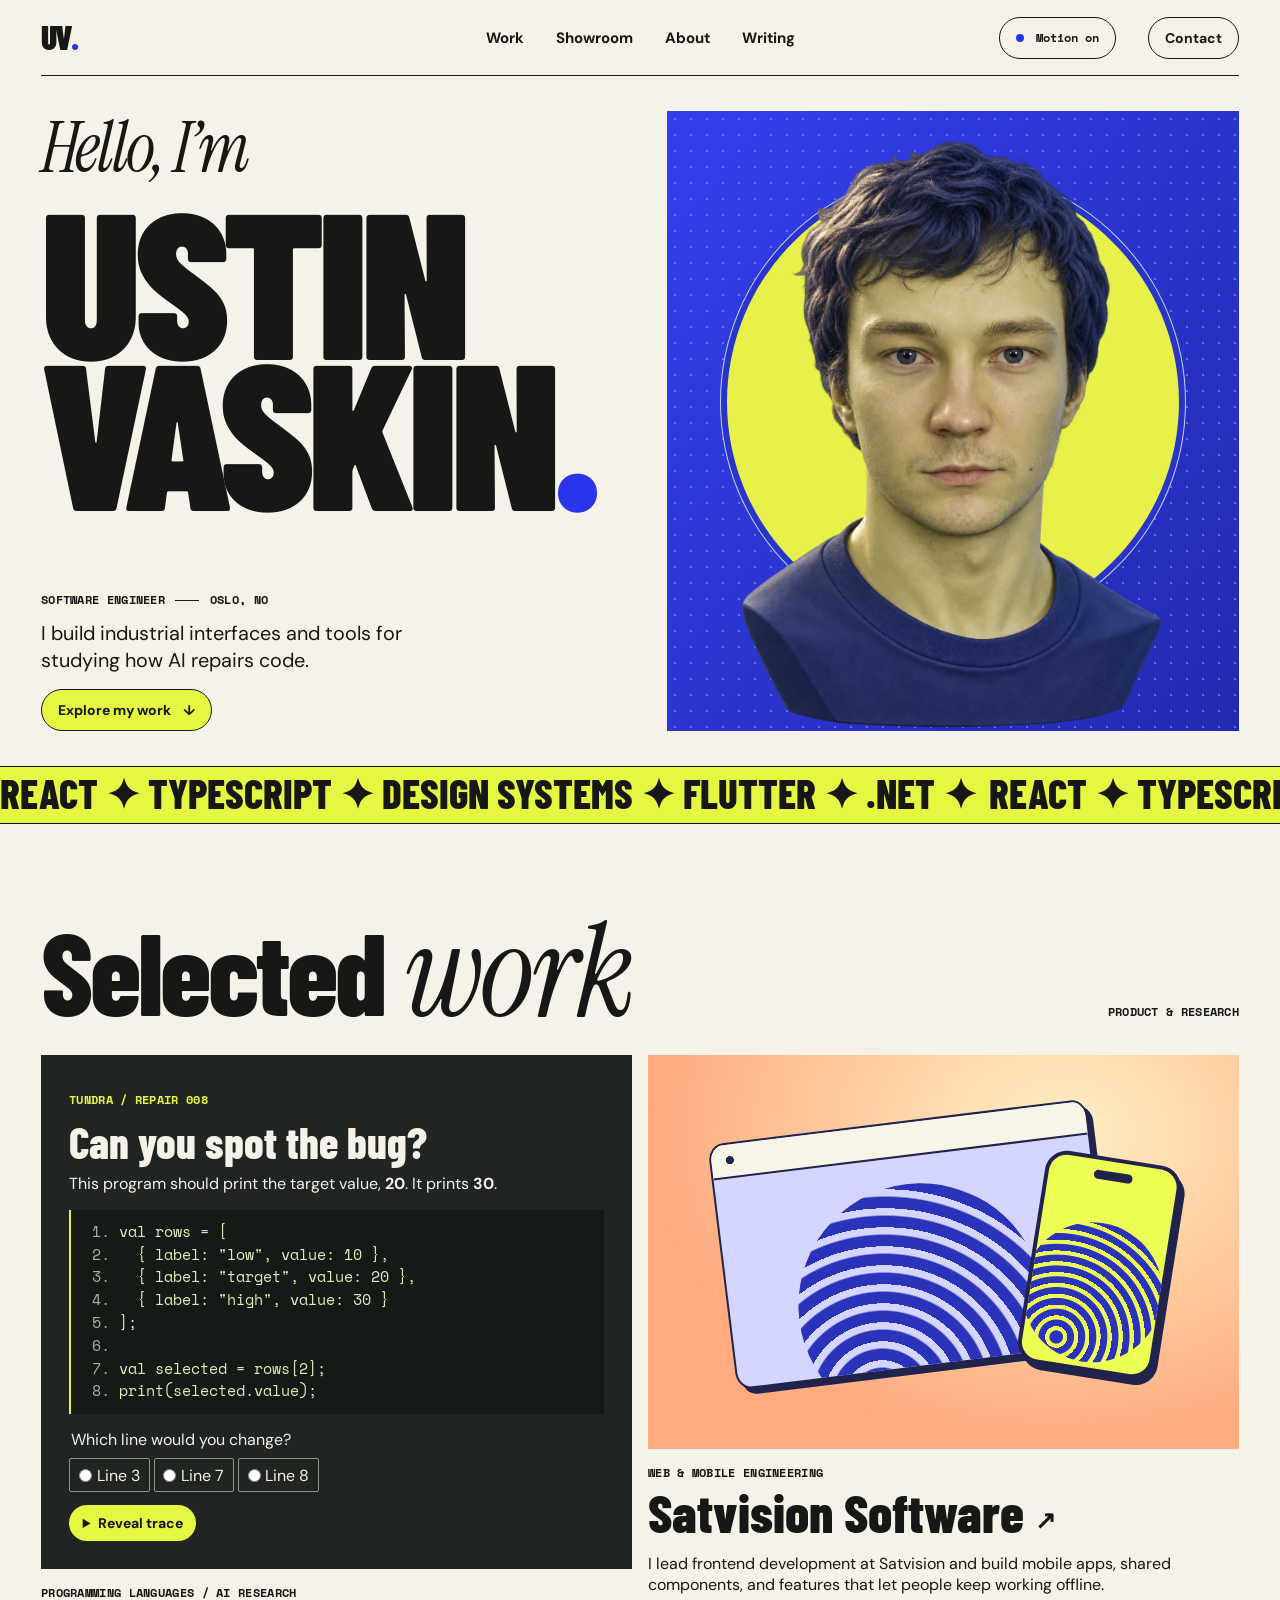
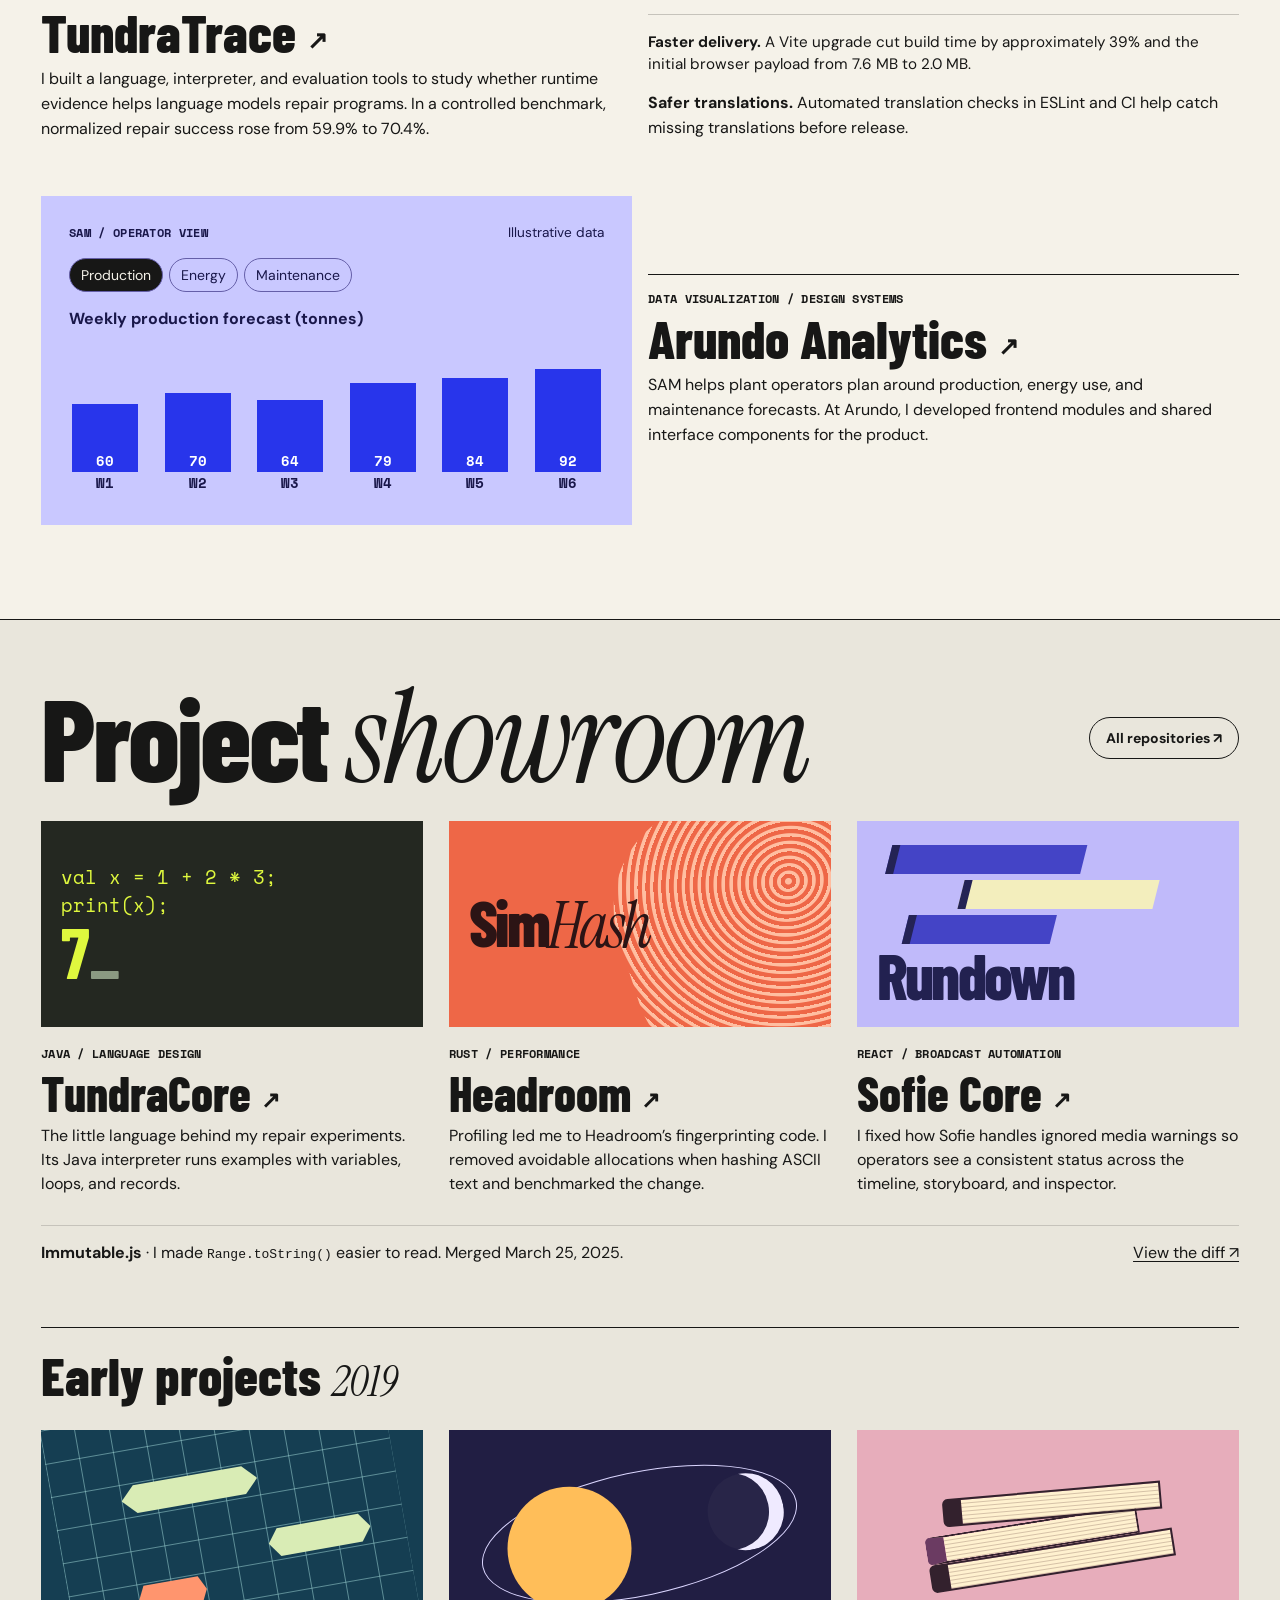
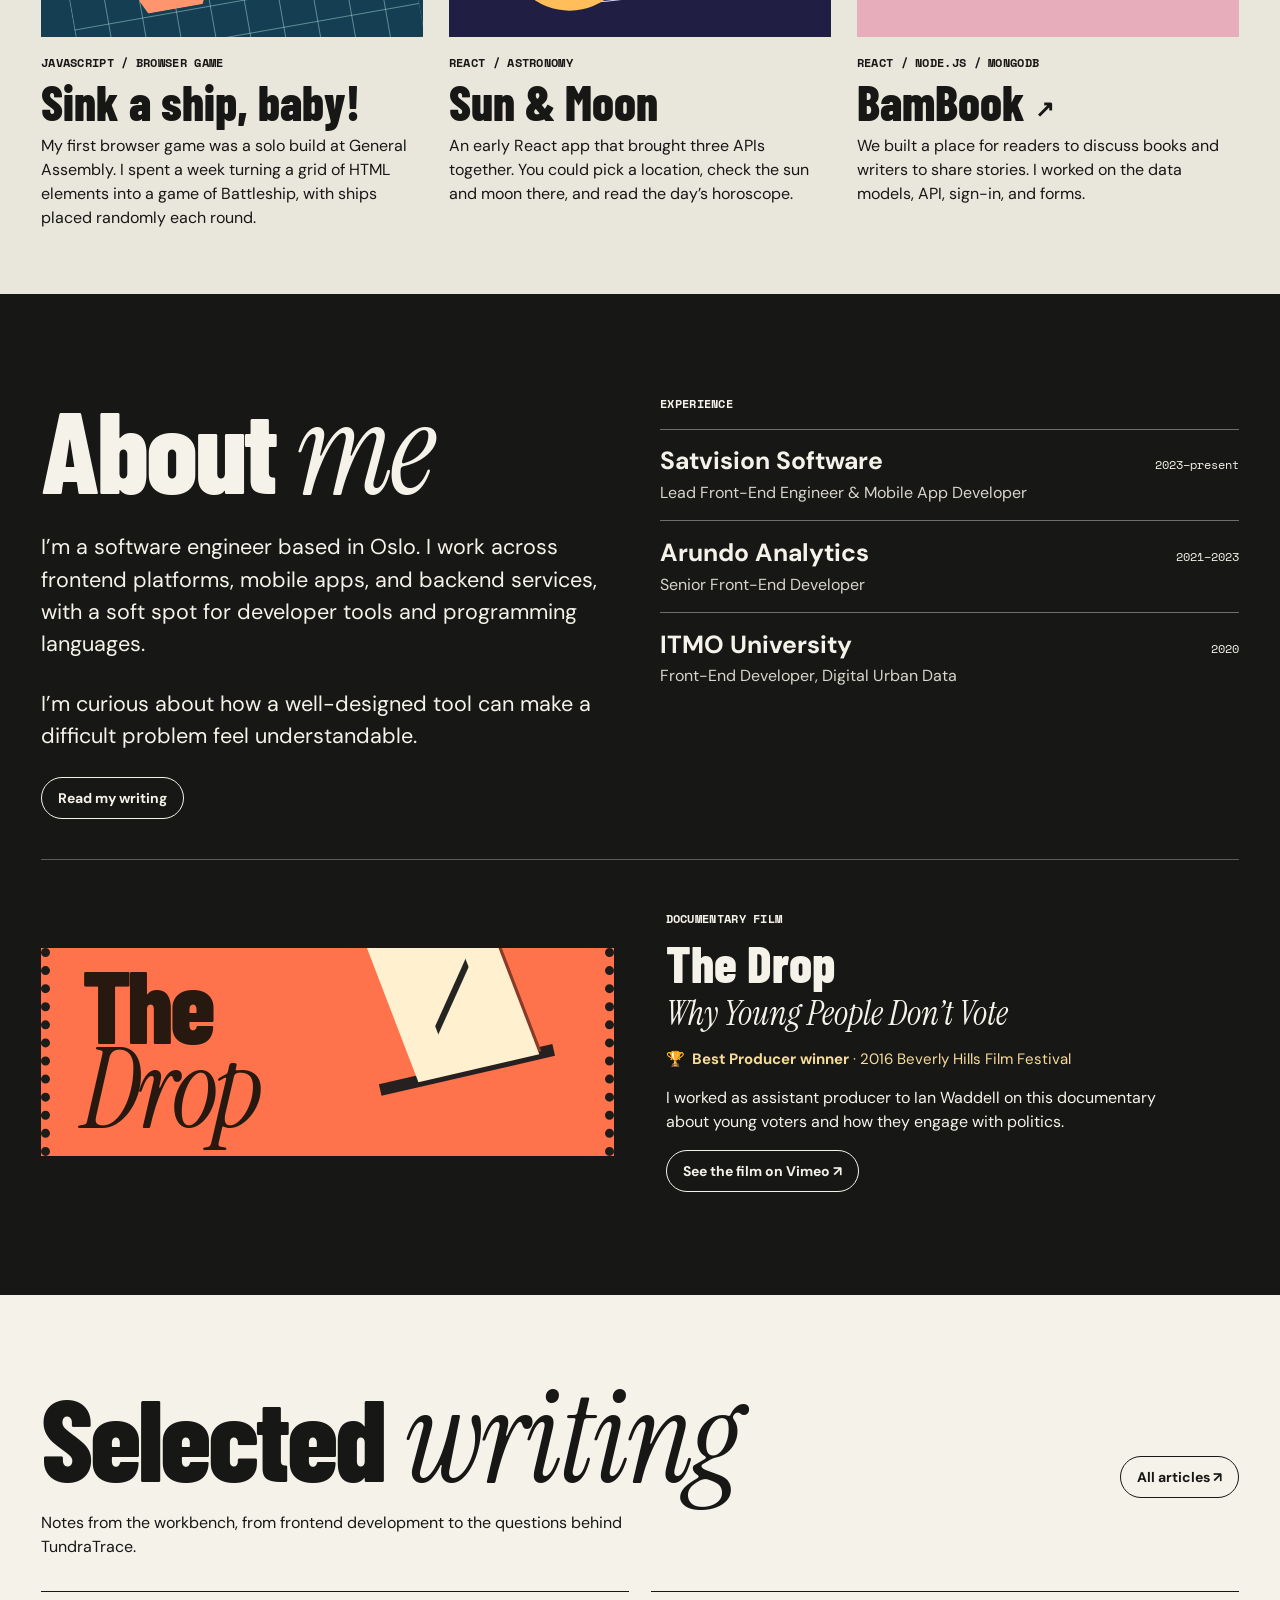
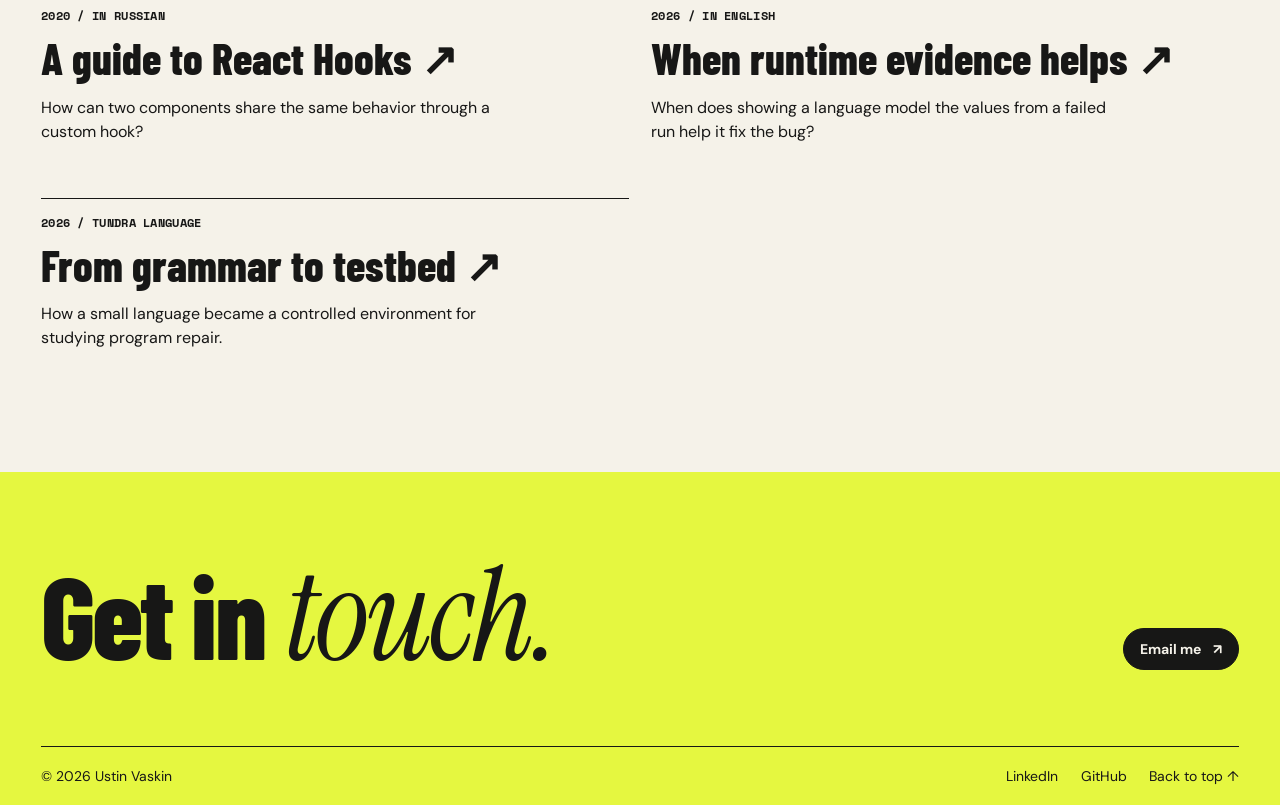
==== commit a64c4b39: "Show the thinking and evidence behind the portfolio Give TundraTrace a dedicated project page and co" ====
--- a/index.html
+++ b/index.html
@@ -7,8 +7,8 @@
   <meta name="theme-color" content="#f5f2e9">
   <title>Ustin Vaskin — Software Engineer</title>
   <link rel="icon" href="./assets/favicon.svg" type="image/svg+xml">
-  <link rel="stylesheet" href="./styles.css">
-  <script src="./app.js" defer></script>
+  <link rel="stylesheet" href="./styles.css?v=2">
+  <script src="./app.js?v=2" defer></script>
 </head>
 <body id="top">
   <a class="skip-link" href="#main">Skip to content</a>
@@ -102,7 +102,7 @@
           </div>
           <div class="project-copy">
             <p class="eyebrow">PROGRAMMING LANGUAGES / AI RESEARCH</p>
-            <h3><a href="https://ustinvaskin.github.io/articles/2026/04/20/Building-Tundra-Language-and-Interpreter,-Part-2-Definition-and-Experimentation.html">TundraTrace <span aria-hidden="true">↗</span></a></h3>
+            <h3><a href="./tundra.html">TundraTrace <span aria-hidden="true">↗</span></a></h3>
             <p>I built a language, interpreter, and evaluation tools to study whether runtime evidence helps language models repair programs. In a controlled benchmark, normalized repair success rose from 59.9% to 70.4%.</p>
           </div>
         </article>
@@ -117,7 +117,11 @@
           <div class="project-copy">
             <p class="eyebrow">WEB &amp; MOBILE ENGINEERING</p>
             <h3><a href="https://www.satos.no/">Satvision Software <span aria-hidden="true">↗</span></a></h3>
-            <p>I lead frontend development at Satvision and build mobile apps. My work includes shared interface components and features that let people keep working offline.</p>
+            <p>I lead frontend development at Satvision and build mobile apps, shared components, and features that let people keep working offline.</p>
+            <div class="outcomes">
+              <p><strong>Faster delivery.</strong> A Vite upgrade cut build time by approximately 39% and the initial browser payload from 7.6 MB to 2.0 MB.</p>
+              <p><strong>Safer translations.</strong> Automated translation checks in ESLint and CI help catch missing translations before release.</p>
+            </div>
           </div>
         </article>
 
@@ -221,6 +225,7 @@
       <div class="about-copy">
         <h2>About <em>me</em></h2>
         <p>I’m a software engineer based in Oslo. I work across frontend platforms, mobile apps, and backend services, with a soft spot for developer tools and programming languages.</p>
+        <p>I’m curious about how a well-designed tool can make a difficult problem feel understandable.</p>
         <a class="pill" href="#writing">Read my writing</a>
       </div>
       <div class="experience">
@@ -254,6 +259,7 @@
         <h2 id="writing-title">Selected <em>writing</em></h2>
         <a class="pill" href="https://ustinvaskin.github.io/articles/">All articles ↗</a>
       </div>
+      <p class="writing-intro">Notes from the workbench, from frontend development to the questions behind TundraTrace.</p>
       <div class="reading-pair">
         <article>
           <p class="eyebrow">2020 / IN RUSSIAN</p>
@@ -265,6 +271,11 @@
           <h3><a hreflang="en" href="https://ustinvaskin.github.io/articles/2026/05/18/When-Runtime-Evidence-Helps-LLMs-Repair-Code-and-When-It-Does-Not.html">When runtime evidence helps ↗</a></h3>
           <p>When does showing a language model the values from a failed run help it fix the bug?</p>
         </article>
+        <article>
+          <p class="eyebrow">2026 / TUNDRA LANGUAGE</p>
+          <h3><a href="https://ustinvaskin.github.io/articles/2026/05/13/Building-Tundra-Language-and-Interpreter-Part-4-From-Grammar-to-Testbed.html">From grammar to testbed ↗</a></h3>
+          <p>How a small language became a controlled environment for studying program repair.</p>
+        </article>
       </div>
     </section>
   </main>
--- a/styles.css
+++ b/styles.css
@@ -557,3 +557,53 @@
   h2 { font-size: 3.3rem; }
   .hero h1 { font-size: 24vw; }
 }
+
+/* Tundra project */
+.outcomes { margin-top: 1.2rem; border-top: 1px solid var(--line); }
+.outcomes p { font-size: .95rem; line-height: 1.5; }
+.writing-intro { margin: -1rem 0 2rem; max-width: 55ch; line-height: 1.5; }
+.project-nav { margin-bottom: 0; }
+.case-hero { background: var(--blue); color: white; padding-block: clamp(3rem, 7vw, 7rem); position: relative; overflow: hidden; }
+.case-hero h1 { position: relative; z-index: 1; font: 900 clamp(5.2rem, 15vw, 15rem)/.8 var(--display); letter-spacing: -.04em; margin: 2rem 0; overflow-wrap: anywhere; }
+.case-hero h1 span { color: var(--acid); }
+.case-lede { position: relative; z-index: 1; display: grid; grid-template-columns: 1fr 1fr; gap: 3rem; max-width: 900px; align-items: start; }
+.case-lede > p { font: 400 clamp(2rem, 4.2vw, 4.2rem)/1.03 var(--serif); margin: 0; }
+.case-lede div { max-width: 32rem; line-height: 1.55; }
+.case-lede .pill { margin-top: 1rem; }
+.case-stamp { position: absolute; right: 4%; bottom: -3%; color: #ffffff19; font: 900 clamp(10rem, 26vw, 28rem)/.8 var(--display); letter-spacing: -.12em; pointer-events: none; }
+.case-grid, .case-example, .case-findings { display: grid; grid-template-columns: 1fr 1fr; gap: clamp(2rem, 7vw, 8rem); }
+.case-intro, .case-example, .case-architecture, .case-findings, .case-reading { padding-block: clamp(4rem, 8vw, 8rem); }
+.case-intro h2, .case-example h2, .case-findings h2, .case-reading h2 { font-size: clamp(3.8rem, 7.5vw, 8rem); }
+.case-prose { font-size: 1.125rem; line-height: 1.65; max-width: 55ch; }
+.case-prose p:first-child { margin-top: 0; }
+.case-example { background: #1a201b; color: var(--paper); align-items: center; }
+.case-example > div > p:not(.eyebrow) { max-width: 38ch; line-height: 1.55; margin: 1.7rem 0; }
+.case-example .pill:hover { background: var(--paper); color: var(--ink); }
+.case-code { background: #0e110e; padding: clamp(1.2rem, 3vw, 2.5rem); border-left: 3px solid var(--acid); min-width: 0; }
+.case-code p { color: var(--acid); font: 700 .75rem var(--mono); }
+.case-code pre { color: #e2eaba; white-space: pre-wrap; overflow-wrap: anywhere; font: 400 clamp(.75rem, 1.15vw, 1rem)/1.7 var(--mono); }
+.architecture-grid { display: grid; grid-template-columns: repeat(3, 1fr); gap: 1.5rem; }
+.architecture-grid article { border-top: 1px solid var(--ink); padding-top: 1rem; }
+.architecture-grid h3 { font: 800 clamp(2rem, 3vw, 3.5rem)/1 var(--display); margin: .7rem 0; }
+.architecture-grid p:not(.eyebrow) { min-height: 4.5em; line-height: 1.5; max-width: 34ch; }
+.architecture-grid a, .case-results a { text-decoration: underline; text-underline-offset: .2em; }
+.case-findings { background: var(--acid); }
+.case-findings > div > p:not(.eyebrow) { max-width: 48ch; line-height: 1.6; }
+.case-results { display: grid; grid-template-columns: 1fr 1fr; gap: 1.5rem; }
+.case-results > div { border-top: 1px solid var(--ink); padding-top: 1rem; }
+.case-results span { font: 700 .75rem/1.5 var(--mono); }
+.case-results strong { display: block; font: 800 clamp(4rem, 7vw, 8rem)/1 var(--display); }
+.case-results strong small { font-size: .5em; }
+.case-results div p { line-height: 1.5; }
+.case-results .case-caveat, .case-results > a { grid-column: 1 / -1; line-height: 1.55; }
+.case-results .case-caveat { margin: .5rem 0 0; }
+.case-reading h2 { margin-bottom: 2rem; }
+.case-footer { display: flex; flex-wrap: wrap; align-items: center; justify-content: space-between; gap: 1rem; border-top: 1px solid var(--line); padding-block: 1.5rem; font-size: .875rem; }
+.case-footer a:last-child { text-decoration: underline; }
+@media (max-width: 670px) {
+  .case-lede, .case-grid, .case-example, .case-findings, .architecture-grid { grid-template-columns: minmax(0, 1fr); }
+  .case-lede { gap: 1.5rem; }
+  .case-hero h1 { font-size: clamp(5rem, 19vw, 8rem); }
+  .case-intro h2, .case-example h2, .case-findings h2, .case-reading h2 { font-size: clamp(3.4rem, 13vw, 5rem); }
+  .architecture-grid p:not(.eyebrow) { min-height: 0; }
+}
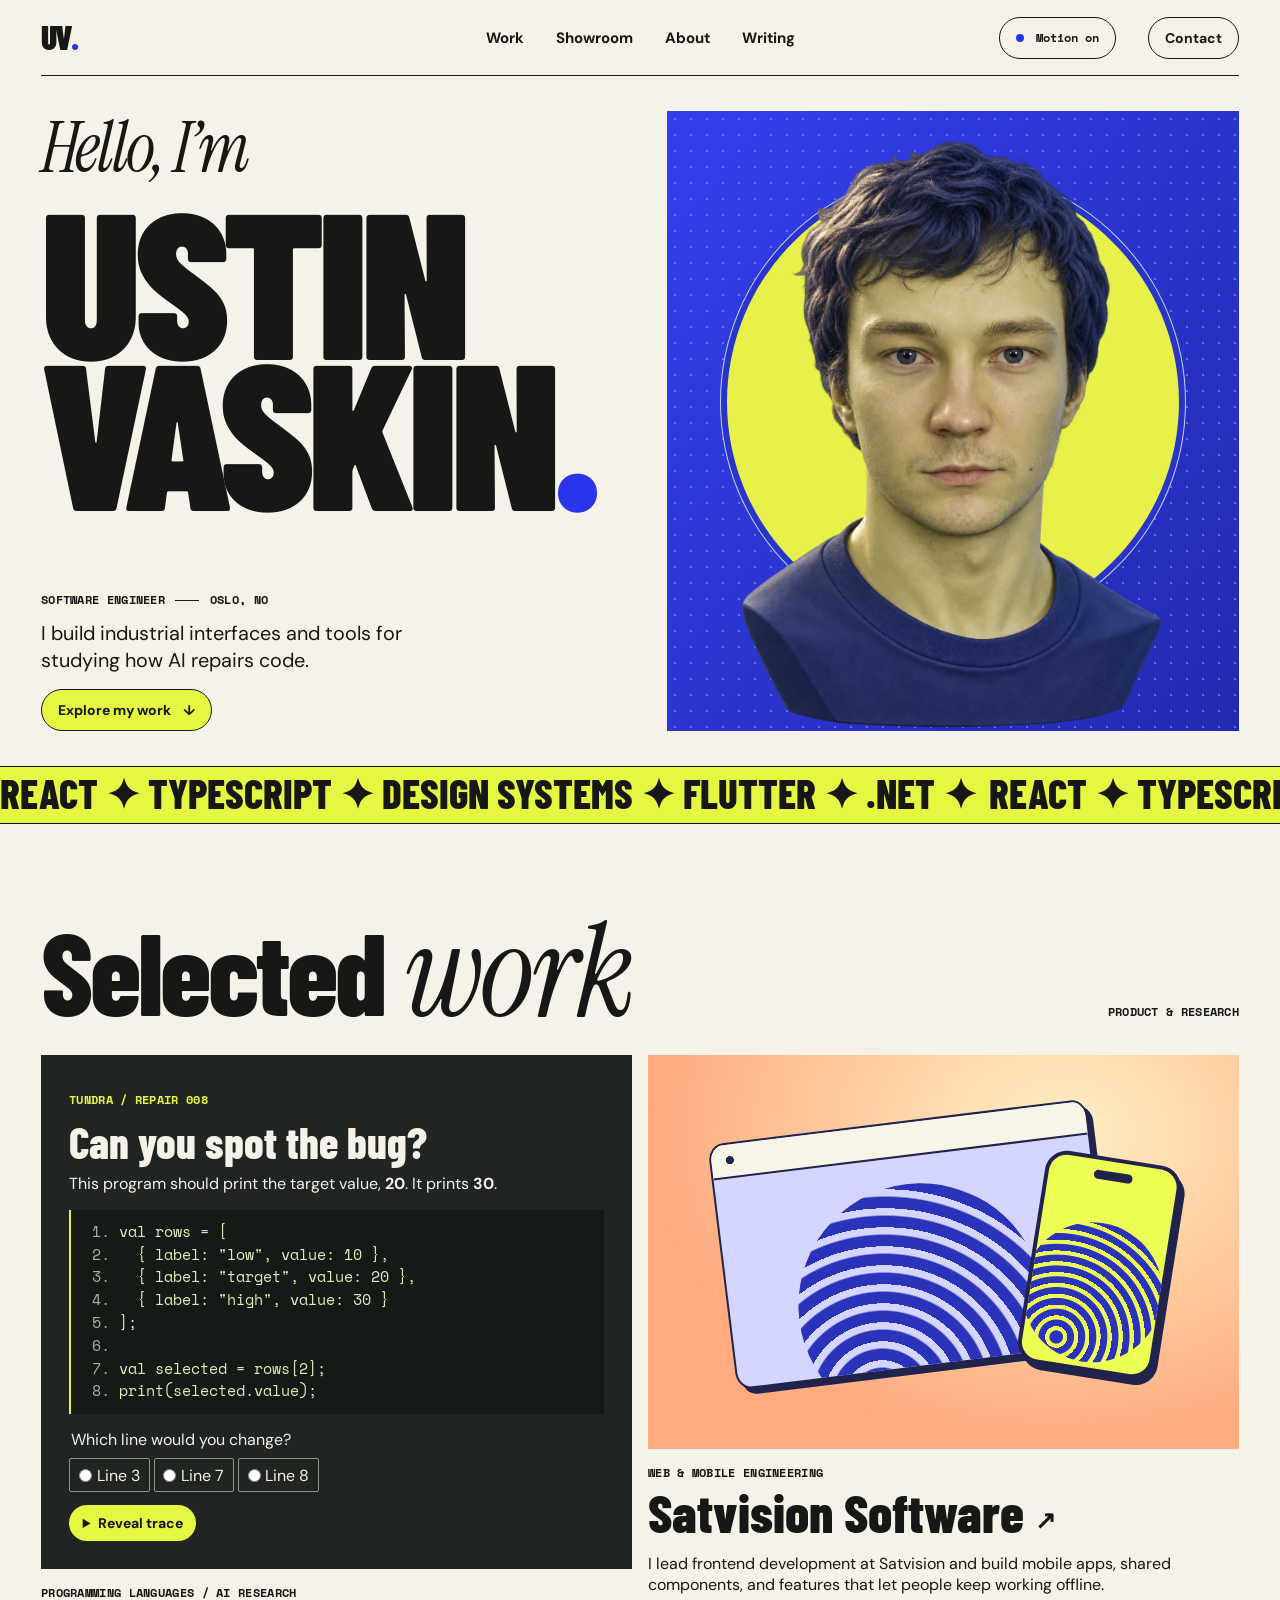
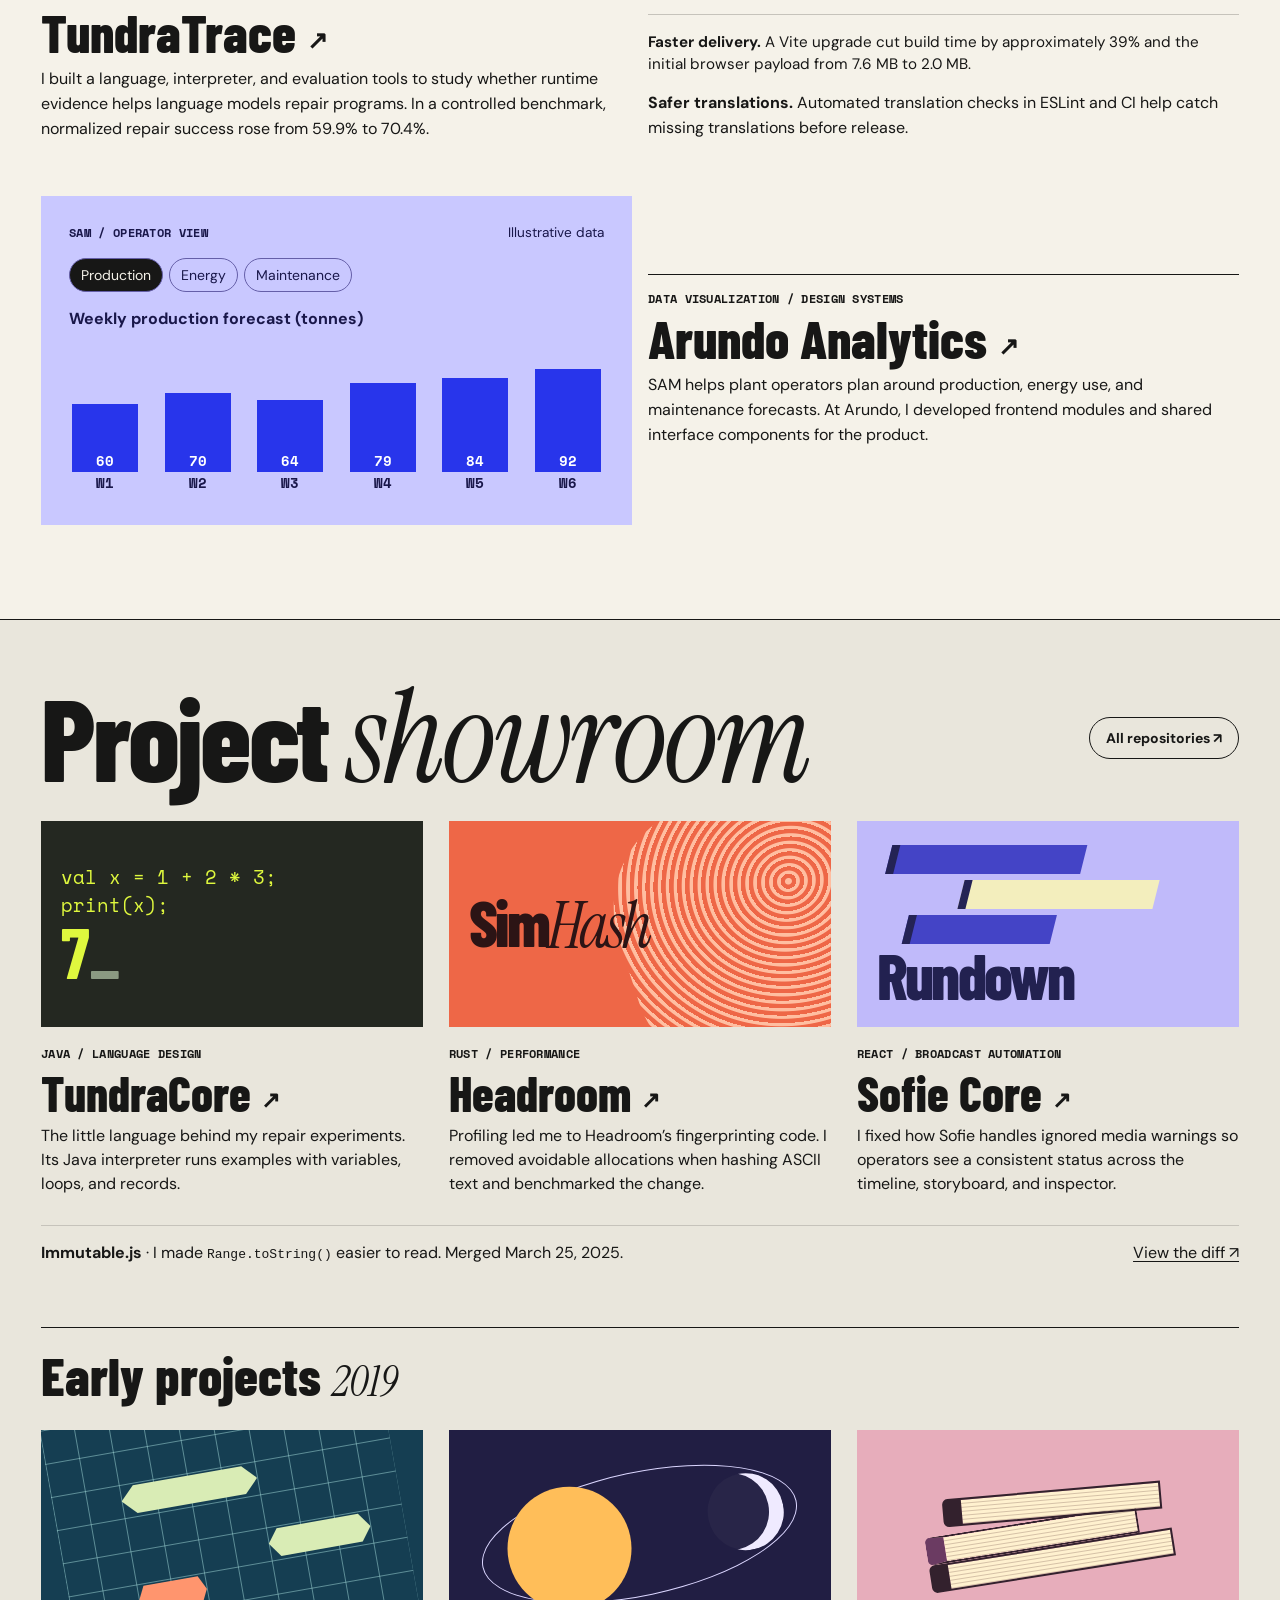
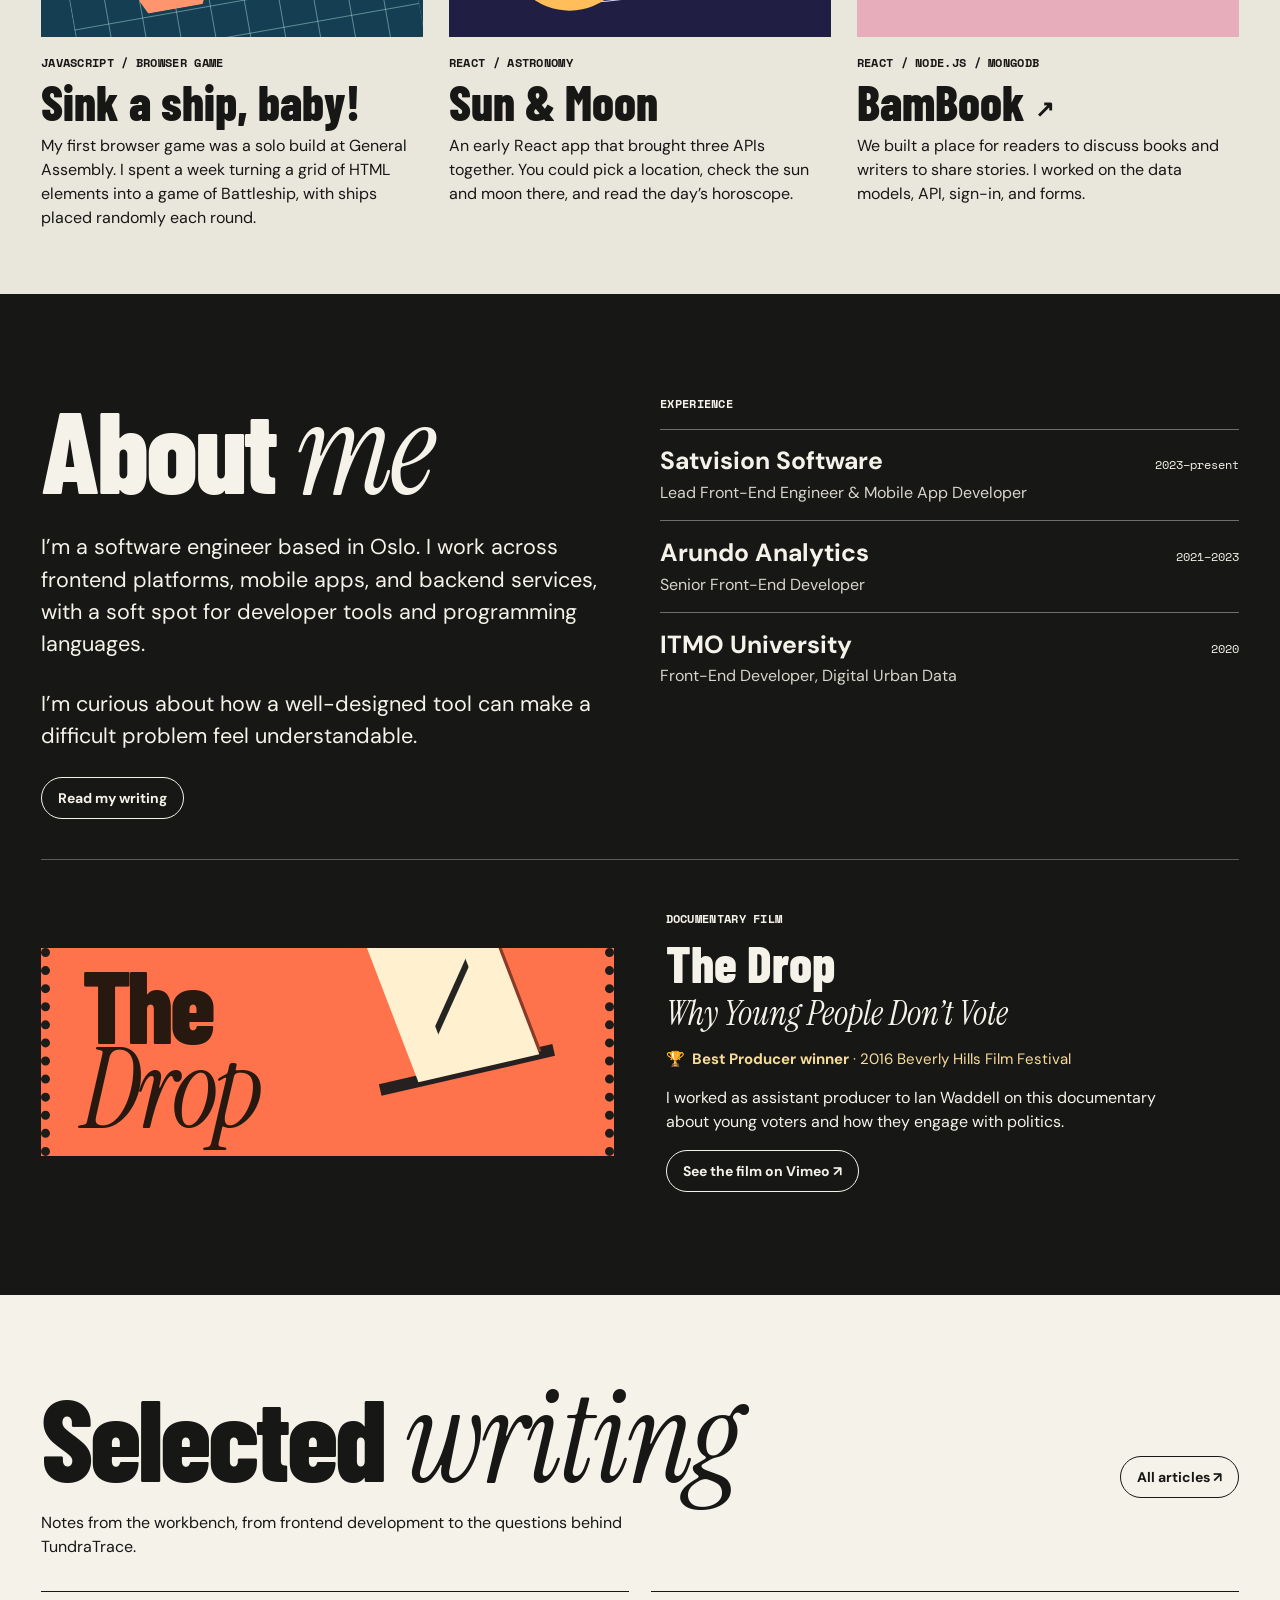
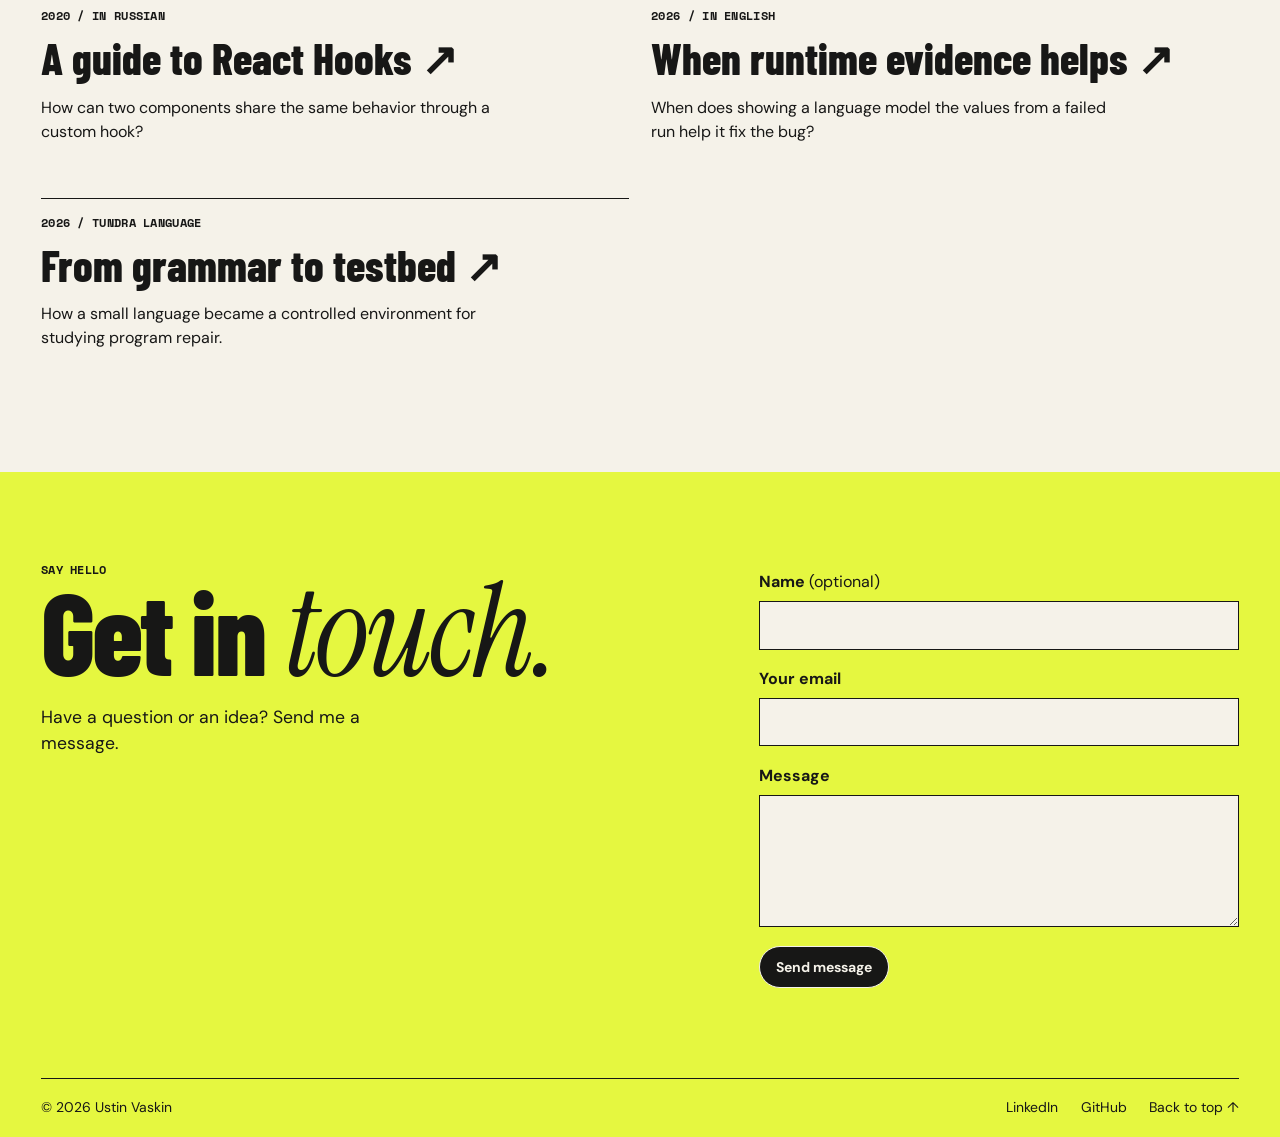
==== commit b31ed5c6: "Give visitors a private way to get in touch Replace the public mail link with a shared Formspree con" ====
--- a/index.html
+++ b/index.html
@@ -7,8 +7,8 @@
   <meta name="theme-color" content="#f5f2e9">
   <title>Ustin Vaskin — Software Engineer</title>
   <link rel="icon" href="./assets/favicon.svg" type="image/svg+xml">
-  <link rel="stylesheet" href="./styles.css?v=2">
-  <script src="./app.js?v=2" defer></script>
+  <link rel="stylesheet" href="./styles.css?v=3">
+  <script src="./app.js?v=3" defer></script>
 </head>
 <body id="top">
   <a class="skip-link" href="#main">Skip to content</a>
@@ -282,8 +282,23 @@
 
   <footer id="contact" class="contact gutter">
     <div class="contact-main">
-      <h2>Get in <em>touch.</em></h2>
-      <a class="pill primary-action" href="mailto:ustin.vaskin2011@gmail.com">Email me <span aria-hidden="true">↗</span></a>
+      <div><p class="eyebrow">SAY HELLO</p><h2>Get in <em>touch.</em></h2><p>Have a question or an idea? Send me a message.</p></div>
+      <form class="contact-form" id="contact-form" method="post" data-endpoint="https://formspree.io/f/xldnekqn">
+        <fieldset disabled>
+          <label for="contact-name">Name <span>(optional)</span></label>
+          <input id="contact-name" name="name" type="text" autocomplete="name" maxlength="100">
+          <label for="contact-email">Your email</label>
+          <input id="contact-email" name="email" type="email" autocomplete="email" maxlength="254" required>
+          <label for="contact-message">Message</label>
+          <textarea id="contact-message" name="message" rows="5" maxlength="5000" required></textarea>
+          <div class="contact-trap" aria-hidden="true">
+            <label for="contact-gotcha">Leave this field empty</label>
+            <input id="contact-gotcha" type="text" name="_gotcha" tabindex="-1" autocomplete="off">
+          </div>
+          <button class="pill" type="submit">Send message</button>
+        </fieldset>
+        <p class="contact-status" role="status" aria-live="polite">Contact form is temporarily unavailable.</p>
+      </form>
     </div>
     <div class="footer-links">
       <span>© <span id="footer-year">2026</span> Ustin Vaskin</span>
--- a/styles.css
+++ b/styles.css
@@ -607,3 +607,21 @@
   .case-intro h2, .case-example h2, .case-findings h2, .case-reading h2 { font-size: clamp(3.4rem, 13vw, 5rem); }
   .architecture-grid p:not(.eyebrow) { min-height: 0; }
 }
+
+.contact-main { align-items: start; gap: clamp(2rem, 5vw, 5rem); }
+.contact-main > div { flex: 1; }
+.contact-main > div > p:last-child { max-width: 30ch; font-size: 1.1rem; line-height: 1.5; }
+.contact-form { width: min(100%, 480px); }
+.contact-form fieldset { border: 0; padding: 0; margin: 0; min-width: 0; display: grid; gap: .55rem; }
+.contact-form label { font-weight: 700; margin-top: .6rem; }
+.contact-form label span { font-weight: 400; }
+.contact-form input, .contact-form textarea {
+  border: 1px solid var(--ink); border-radius: 0; padding: .8rem;
+  background: var(--paper); color: var(--ink); font: inherit; width: 100%;
+}
+.contact-form textarea { resize: vertical; min-height: 7.5rem; }
+.contact-form button { justify-self: start; margin-top: .65rem; cursor: pointer; }
+.contact-form button:disabled { opacity: .55; cursor: not-allowed; }
+.contact-form input:disabled, .contact-form textarea:disabled { opacity: .65; }
+.contact-status { margin: .8rem 0 0; line-height: 1.4; }
+.contact-trap { position: absolute; left: -10000px; width: 1px; height: 1px; overflow: hidden; }
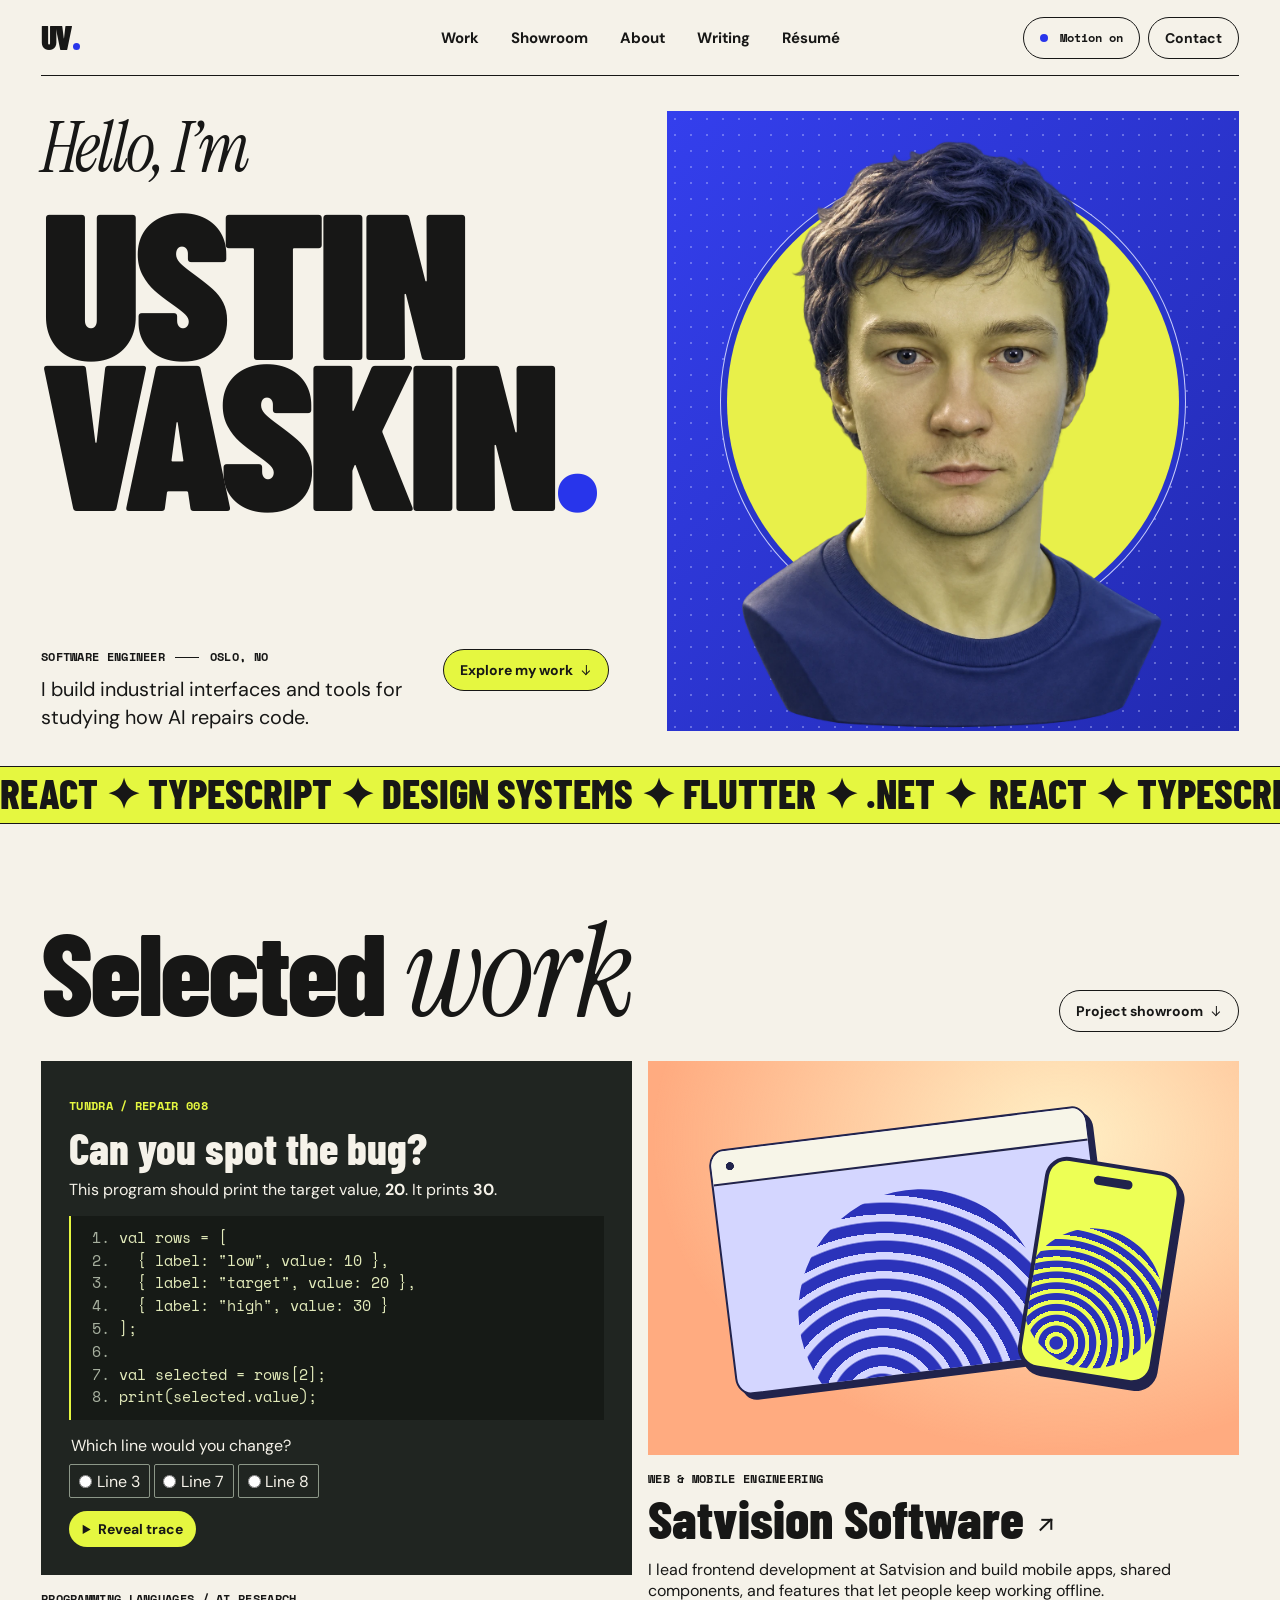
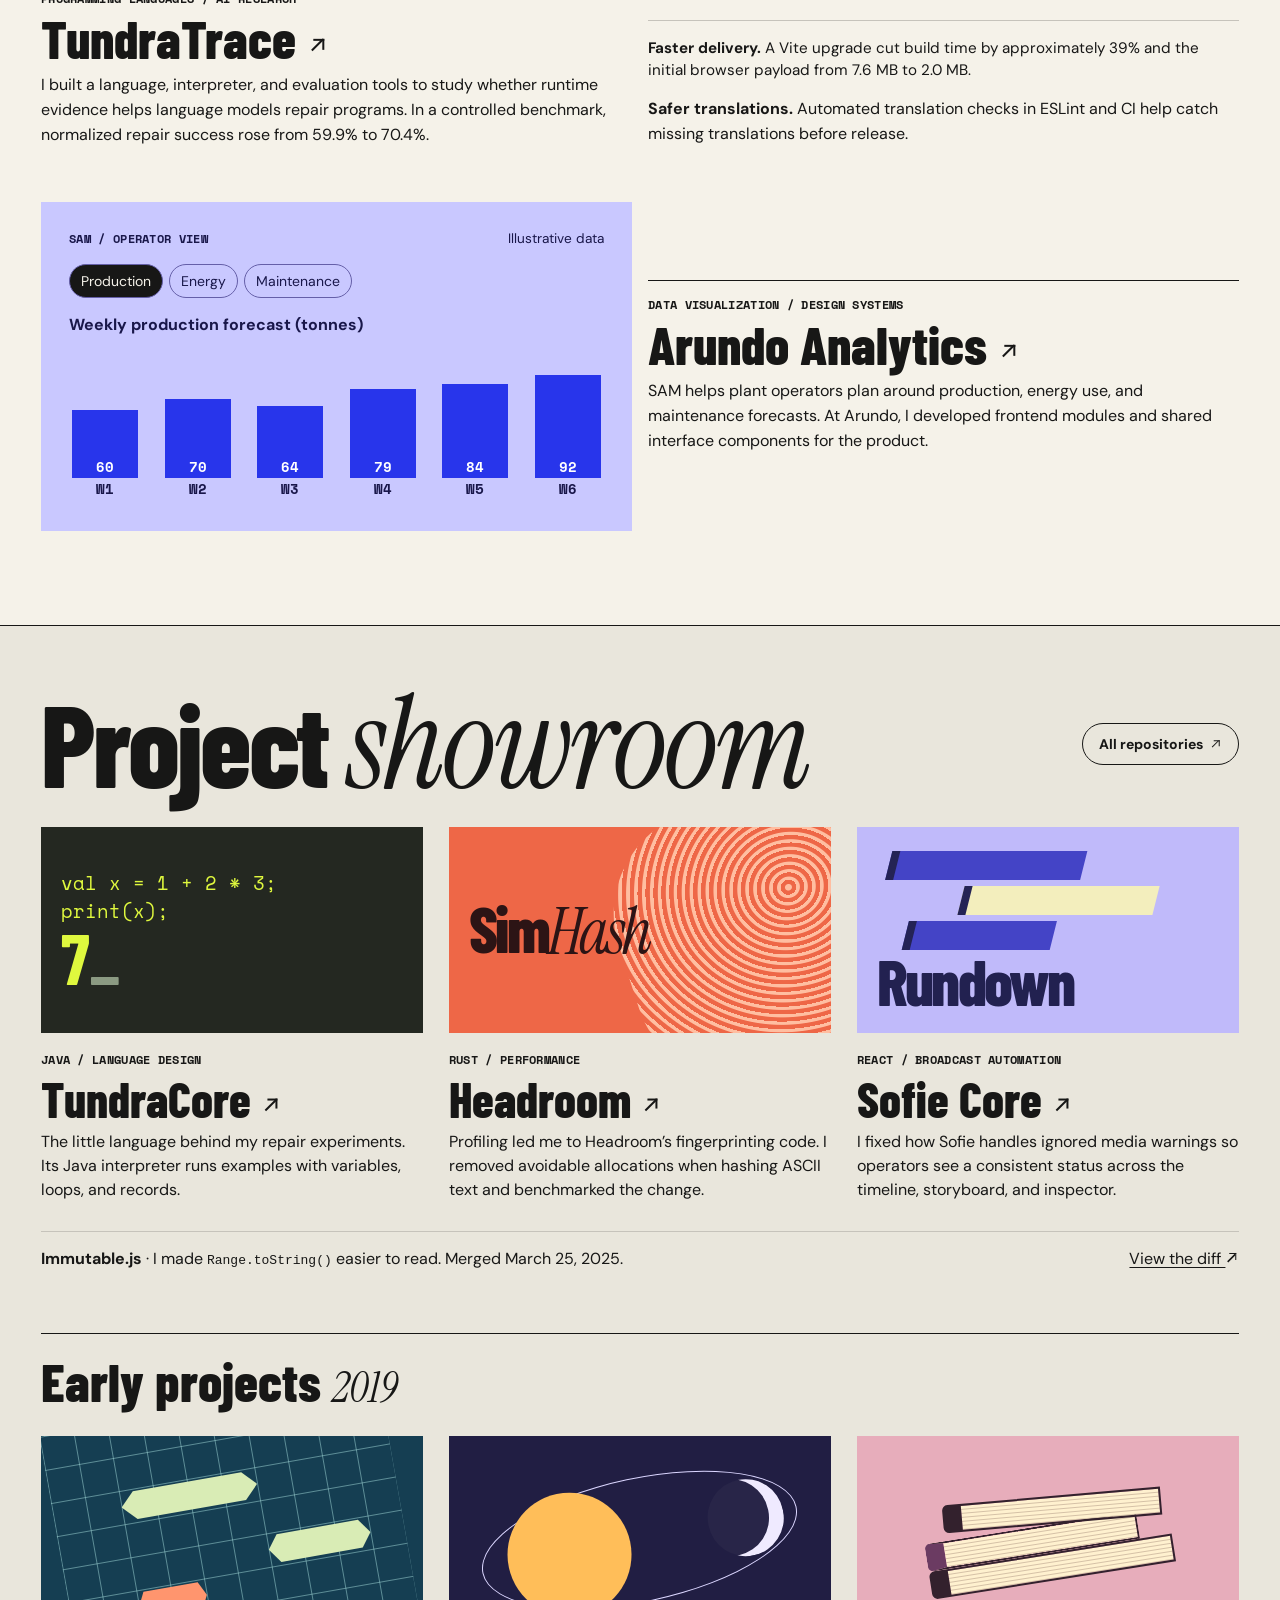
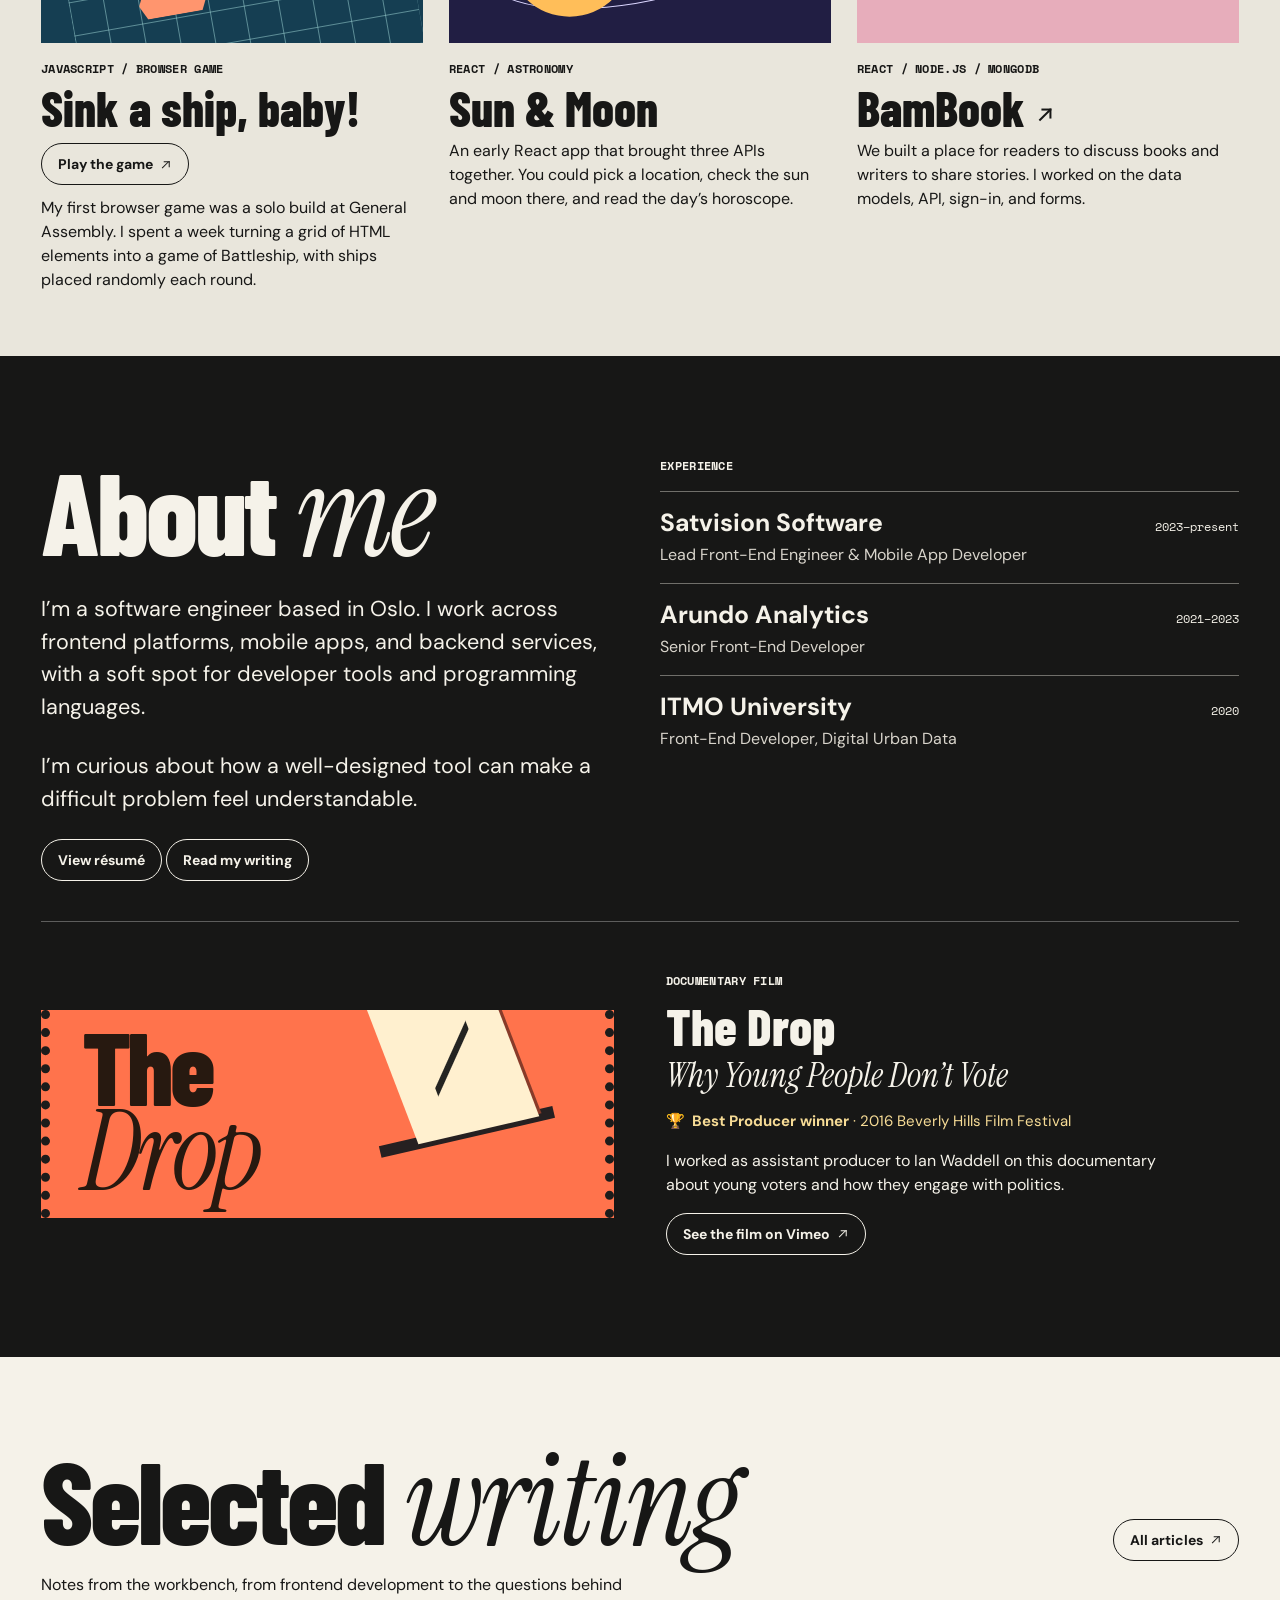
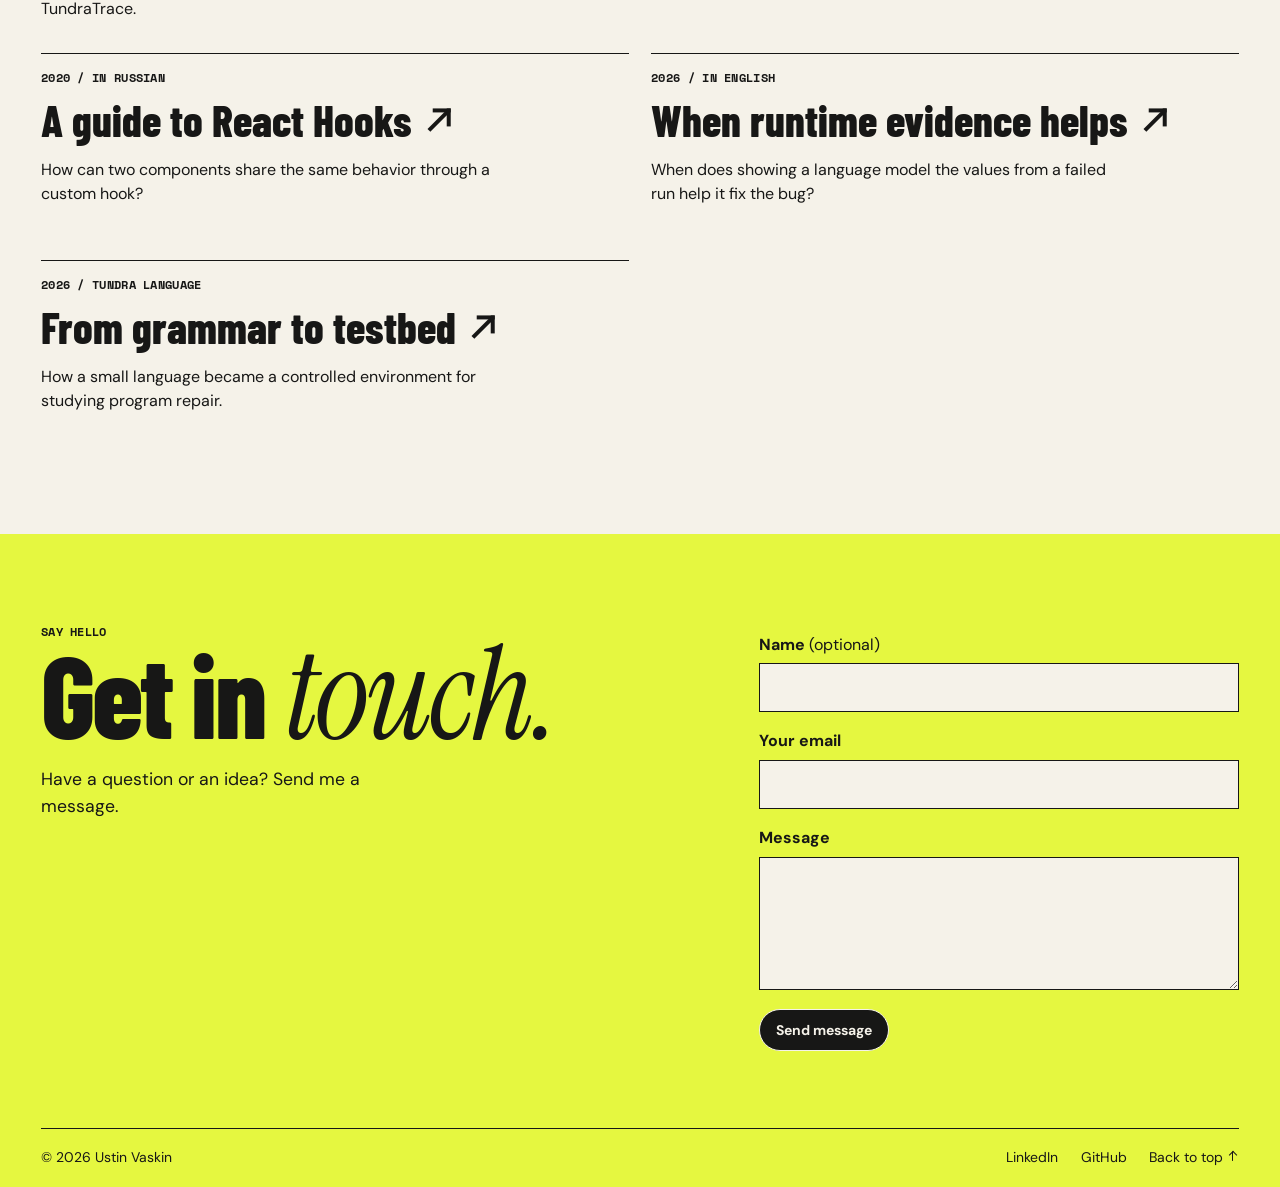
==== commit c3644305: "Make the portfolio easier to explore and share Unify navigation and contact across the sites, add th" ====
--- a/index.html
+++ b/index.html
@@ -4,25 +4,41 @@
   <meta charset="utf-8">
   <meta name="viewport" content="width=device-width, initial-scale=1">
   <meta name="description" content="Ustin Vaskin, a software engineer in Oslo. Selected work in frontend platforms, mobile apps, industrial analytics, and programming language research.">
+  <link rel="canonical" href="https://ustinvaskin.github.io/Ustin.Vaskin/">
+  <meta property="og:type" content="website">
+  <meta property="og:site_name" content="Ustin Vaskin">
+  <meta property="og:title" content="Ustin Vaskin — Software Engineer">
+  <meta property="og:description" content="Software engineer building frontend platforms, mobile apps, and research tools.">
+  <meta property="og:url" content="https://ustinvaskin.github.io/Ustin.Vaskin/">
+  <meta property="og:image" content="https://ustinvaskin.github.io/Ustin.Vaskin/assets/share/portfolio.jpg">
+  <meta property="og:image:width" content="1200">
+  <meta property="og:image:height" content="630">
+  <meta name="twitter:card" content="summary_large_image">
   <meta name="theme-color" content="#f5f2e9">
   <title>Ustin Vaskin — Software Engineer</title>
   <link rel="icon" href="./assets/favicon.svg" type="image/svg+xml">
-  <link rel="stylesheet" href="./styles.css?v=3">
-  <script src="./app.js?v=3" defer></script>
+  <link rel="stylesheet" href="./styles.css?v=9">
+  <script src="./app.js?v=5" defer></script>
+  <link rel="stylesheet" href="./assets/site-navigation.css?v=5">
+  <script src="./assets/site-navigation.js?v=5" defer></script>
 </head>
 <body id="top">
   <a class="skip-link" href="#main">Skip to content</a>
-  <header class="topbar">
-    <a class="monogram" href="#top" aria-label="Ustin Vaskin, home">UV<span>.</span></a>
-    <nav aria-label="Main navigation">
-      <a href="#work">Work</a>
-      <a href="#showroom">Showroom</a>
-      <a href="#about">About</a>
-      <a href="#writing">Writing</a>
-    </nav>
-    <div class="top-actions">
-      <button class="motion-toggle" type="button" aria-label="Motion" aria-pressed="false" hidden>Motion off</button>
-      <a class="pill top-contact" href="#contact">Contact</a>
+  <header class="site-header">
+    <div class="topbar">
+      <a class="monogram" href="#top" aria-label="Ustin Vaskin, home">UV<span class="monogram-dot" aria-hidden="true"></span></a>
+      <nav id="site-menu" aria-label="Main navigation">
+        <a href="#work">Work</a>
+        <a href="#showroom">Showroom</a>
+        <a href="#about">About</a>
+        <a href="/articles/#start-here" data-current-section="writing">Writing</a>
+              <a href="./resume.html">Résumé</a>
+      </nav>
+      <div class="top-actions">
+        <button class="motion-toggle" type="button" aria-label="Motion" aria-pressed="false" hidden>Motion off</button>
+        <button class="pill menu-toggle" type="button" aria-expanded="false" aria-controls="site-menu" hidden>Menu</button>
+        <a class="pill top-contact" href="#contact" data-contact-trigger>Contact</a>
+      </div>
     </div>
   </header>
 
@@ -39,7 +55,7 @@
             <p class="eyebrow hero-role">SOFTWARE ENGINEER <span></span> OSLO, NO</p>
             <p>I build industrial interfaces and tools for studying how AI repairs code.</p>
           </div>
-          <a class="pill primary-action" href="#work">Explore my work <span aria-hidden="true">↓</span></a>
+          <a class="pill primary-action" href="#work">Explore my work <span class="site-icon site-icon--down" aria-hidden="true"></span></a>
         </div>
       </div>
 
@@ -66,7 +82,7 @@
     <section id="work" class="work gutter">
       <div class="section-heading">
         <h2>Selected <em>work</em></h2>
-        <span class="eyebrow">PRODUCT &amp; RESEARCH</span>
+        <a class="pill" href="#showroom">Project showroom <span class="site-icon site-icon--down" aria-hidden="true"></span></a>
       </div>
 
       <div class="projects">
@@ -82,7 +98,7 @@
               <li><code>  { label: "high", value: 30 }</code></li>
               <li><code>];</code></li>
               <li aria-label="Blank line"><code>&nbsp;</code></li>
-              <li><code>val selected = rows[2];</code></li>
+              <li data-bug-line><code>val selected = rows[2];</code></li>
               <li><code>print(selected.value);</code></li>
             </ol>
             <fieldset class="trace-guess" hidden>
@@ -91,18 +107,21 @@
               <label><input type="radio" name="trace-line" value="7"> Line 7</label>
               <label><input type="radio" name="trace-line" value="8"> Line 8</label>
             </fieldset>
+            <p class="guess-feedback" role="status" aria-atomic="true">
+              <strong class="trace-verdict" hidden>✓ BUG FOUND</strong>
+              <span class="trace-hint"></span>
+            </p>
             <details class="trace-result">
               <summary><span>Reveal trace</span><span>Hide trace</span></summary>
               <div class="trace-answer">
-                <strong class="guess-feedback" aria-live="polite"></strong>
                 <p><code>rows[2]</code> selected the third record, labeled “high”. Its value was 30. The target is the second record. Changing line 7 to <code>rows[1]</code> gives 20.</p>
-                <a href="https://github.com/ustinvaskin/TundraTrace-artifacts/blob/main/bench/results/experiments/20260515-144516-thesis-scale-final-2026-05-15/deepseek-coder-6.7b/prompts/repair_008_wrong_index_nested_list__provenance-assisted__trial-01.txt">View the recorded example ↗</a>
+                <a href="https://github.com/ustinvaskin/TundraTrace-artifacts/blob/main/bench/results/experiments/20260515-144516-thesis-scale-final-2026-05-15/deepseek-coder-6.7b/prompts/repair_008_wrong_index_nested_list__provenance-assisted__trial-01.txt">View the recorded example <span class="site-icon site-icon--external" aria-hidden="true"></span></a>
               </div>
             </details>
           </div>
           <div class="project-copy">
             <p class="eyebrow">PROGRAMMING LANGUAGES / AI RESEARCH</p>
-            <h3><a href="./tundra.html">TundraTrace <span aria-hidden="true">↗</span></a></h3>
+            <h3><a href="./tundra.html">TundraTrace <span class="site-icon site-icon--external" aria-hidden="true"></span></a></h3>
             <p>I built a language, interpreter, and evaluation tools to study whether runtime evidence helps language models repair programs. In a controlled benchmark, normalized repair success rose from 59.9% to 70.4%.</p>
           </div>
         </article>
@@ -116,7 +135,7 @@
           </div>
           <div class="project-copy">
             <p class="eyebrow">WEB &amp; MOBILE ENGINEERING</p>
-            <h3><a href="https://www.satos.no/">Satvision Software <span aria-hidden="true">↗</span></a></h3>
+            <h3><a href="./satos.html">Satvision Software <span class="site-icon site-icon--external" aria-hidden="true"></span></a></h3>
             <p>I lead frontend development at Satvision and build mobile apps, shared components, and features that let people keep working offline.</p>
             <div class="outcomes">
               <p><strong>Faster delivery.</strong> A Vite upgrade cut build time by approximately 39% and the initial browser payload from 7.6 MB to 2.0 MB.</p>
@@ -145,7 +164,7 @@
           </figure>
           <div class="project-copy">
             <p class="eyebrow">DATA VISUALIZATION / DESIGN SYSTEMS</p>
-            <h3><a href="https://www.arundo.com/">Arundo Analytics <span aria-hidden="true">↗</span></a></h3>
+            <h3><a href="https://www.arundo.com/">Arundo Analytics <span class="site-icon site-icon--external" aria-hidden="true"></span></a></h3>
             <p>SAM helps plant operators plan around production, energy use, and maintenance forecasts. At Arundo, I developed frontend modules and shared interface components for the product.</p>
           </div>
         </article>
@@ -155,7 +174,7 @@
     <section id="showroom" class="showroom gutter" aria-labelledby="showroom-title">
       <div class="section-heading">
         <h2 id="showroom-title">Project <em>showroom</em></h2>
-        <a class="pill" href="https://github.com/ustinvaskin?tab=repositories">All repositories ↗</a>
+        <a class="pill" href="https://github.com/ustinvaskin?tab=repositories">All repositories <span class="site-icon site-icon--external" aria-hidden="true"></span></a>
       </div>
       <div class="exhibits">
         <article class="exhibit">
@@ -164,7 +183,7 @@
             <b>7<span>_</span></b>
           </div>
           <p class="eyebrow">JAVA / LANGUAGE DESIGN</p>
-          <h3><a href="https://github.com/ustinvaskin/TundraCore">TundraCore <span aria-hidden="true">↗</span></a></h3>
+          <h3><a href="https://github.com/ustinvaskin/TundraCore">TundraCore <span class="site-icon site-icon--external" aria-hidden="true"></span></a></h3>
           <p>The little language behind my repair experiments. Its Java interpreter runs examples with variables, loops, and records.</p>
         </article>
         <article class="exhibit">
@@ -173,7 +192,7 @@
             <b>Sim<em>Hash</em></b>
           </div>
           <p class="eyebrow">RUST / PERFORMANCE</p>
-          <h3><a href="https://github.com/ustinvaskin/headroom-kth-submission/commit/459674f52ee320e0ea82362a5a4c8270438006a8">Headroom <span aria-hidden="true">↗</span></a></h3>
+          <h3><a href="https://github.com/ustinvaskin/headroom-kth-submission/commit/459674f52ee320e0ea82362a5a4c8270438006a8">Headroom <span class="site-icon site-icon--external" aria-hidden="true"></span></a></h3>
           <p>Profiling led me to Headroom’s fingerprinting code. I removed avoidable allocations when hashing ASCII text and benchmarked the change.</p>
         </article>
         <article class="exhibit">
@@ -182,13 +201,13 @@
             <b>Rundown</b>
           </div>
           <p class="eyebrow">REACT / BROADCAST AUTOMATION</p>
-          <h3><a href="https://github.com/ustinvaskin/sofie-core/commit/2e58ca8d8d4917bc466f377754a61666eb239434">Sofie Core <span aria-hidden="true">↗</span></a></h3>
+          <h3><a href="https://github.com/ustinvaskin/sofie-core/commit/2e58ca8d8d4917bc466f377754a61666eb239434">Sofie Core <span class="site-icon site-icon--external" aria-hidden="true"></span></a></h3>
           <p>I fixed how Sofie handles ignored media warnings so operators see a consistent status across the timeline, storyboard, and inspector.</p>
         </article>
       </div>
       <aside class="patch-note" aria-label="Open-source contribution">
         <p><strong>Immutable.js</strong> · I made <code>Range.toString()</code> easier to read. Merged March 25, 2025.</p>
-        <a href="https://github.com/immutable-js/immutable-js/pull/2075/files">View the diff ↗</a>
+        <a href="https://github.com/immutable-js/immutable-js/pull/2075/files">View the diff <span class="site-icon site-icon--external" aria-hidden="true"></span></a>
       </aside>
       <div id="early-projects" class="early-projects">
         <h3 class="early-heading">Early projects <span>2019</span></h3>
@@ -199,6 +218,7 @@
             </div>
             <p class="eyebrow">JAVASCRIPT / BROWSER GAME</p>
             <h4>Sink a ship, baby!</h4>
+            <a class="pill play-game-link" href="./games/sink-a-ship/game.html">Play the game <span class="site-icon site-icon--external" aria-hidden="true"></span></a>
             <p>My first browser game was a solo build at General Assembly. I spent a week turning a grid of HTML elements into a game of Battleship, with ships placed randomly each round.</p>
           </article>
           <article class="exhibit">
@@ -214,7 +234,7 @@
               <div class="book-stack"><i></i><i></i><i></i></div>
             </div>
             <p class="eyebrow">REACT / NODE.JS / MONGODB</p>
-            <h4><a href="https://github.com/Deni402/project-3">BamBook <span aria-hidden="true">↗</span></a></h4>
+            <h4><a href="https://github.com/Deni402/project-3">BamBook <span class="site-icon site-icon--external" aria-hidden="true"></span></a></h4>
             <p>We built a place for readers to discuss books and writers to share stories. I worked on the data models, API, sign-in, and forms.</p>
           </article>
         </div>
@@ -226,6 +246,7 @@
         <h2>About <em>me</em></h2>
         <p>I’m a software engineer based in Oslo. I work across frontend platforms, mobile apps, and backend services, with a soft spot for developer tools and programming languages.</p>
         <p>I’m curious about how a well-designed tool can make a difficult problem feel understandable.</p>
+        <a class="pill" href="./resume.html">View résumé</a>
         <a class="pill" href="#writing">Read my writing</a>
       </div>
       <div class="experience">
@@ -249,7 +270,7 @@
             <span><strong>Best Producer winner</strong> · 2016 Beverly Hills Film Festival</span>
           </a>
           <p>I worked as assistant producer to Ian Waddell on this documentary about young voters and how they engage with politics.</p>
-          <a class="pill" href="https://vimeo.com/ondemand/thedrop">See the film on Vimeo ↗</a>
+          <a class="pill" href="https://vimeo.com/ondemand/thedrop">See the film on Vimeo <span class="site-icon site-icon--external" aria-hidden="true"></span></a>
         </div>
       </article>
     </section>
@@ -257,23 +278,23 @@
     <section class="writing gutter" id="writing" aria-labelledby="writing-title">
       <div class="section-heading">
         <h2 id="writing-title">Selected <em>writing</em></h2>
-        <a class="pill" href="https://ustinvaskin.github.io/articles/">All articles ↗</a>
+        <a class="pill" href="https://ustinvaskin.github.io/articles/">All articles <span class="site-icon site-icon--external" aria-hidden="true"></span></a>
       </div>
       <p class="writing-intro">Notes from the workbench, from frontend development to the questions behind TundraTrace.</p>
       <div class="reading-pair">
         <article>
           <p class="eyebrow">2020 / IN RUSSIAN</p>
-          <h3><a hreflang="ru" href="https://ustinvaskin.github.io/articles/2020/11/11/React-Hooks.html">A guide to React Hooks ↗</a></h3>
+          <h3><a hreflang="ru" href="https://ustinvaskin.github.io/articles/2020/11/11/React-Hooks.html">A guide to React Hooks <span class="site-icon site-icon--external" aria-hidden="true"></span></a></h3>
           <p>How can two components share the same behavior through a custom hook?</p>
         </article>
         <article>
           <p class="eyebrow">2026 / IN ENGLISH</p>
-          <h3><a hreflang="en" href="https://ustinvaskin.github.io/articles/2026/05/18/When-Runtime-Evidence-Helps-LLMs-Repair-Code-and-When-It-Does-Not.html">When runtime evidence helps ↗</a></h3>
+          <h3><a hreflang="en" href="https://ustinvaskin.github.io/articles/2026/05/18/When-Runtime-Evidence-Helps-LLMs-Repair-Code-and-When-It-Does-Not.html">When runtime evidence helps <span class="site-icon site-icon--external" aria-hidden="true"></span></a></h3>
           <p>When does showing a language model the values from a failed run help it fix the bug?</p>
         </article>
         <article>
           <p class="eyebrow">2026 / TUNDRA LANGUAGE</p>
-          <h3><a href="https://ustinvaskin.github.io/articles/2026/05/13/Building-Tundra-Language-and-Interpreter-Part-4-From-Grammar-to-Testbed.html">From grammar to testbed ↗</a></h3>
+          <h3><a href="https://ustinvaskin.github.io/articles/2026/05/13/Building-Tundra-Language-and-Interpreter-Part-4-From-Grammar-to-Testbed.html">From grammar to testbed <span class="site-icon site-icon--external" aria-hidden="true"></span></a></h3>
           <p>How a small language became a controlled environment for studying program repair.</p>
         </article>
       </div>
@@ -283,8 +304,8 @@
   <footer id="contact" class="contact gutter">
     <div class="contact-main">
       <div><p class="eyebrow">SAY HELLO</p><h2>Get in <em>touch.</em></h2><p>Have a question or an idea? Send me a message.</p></div>
-      <form class="contact-form" id="contact-form" method="post" data-endpoint="https://formspree.io/f/xldnekqn">
-        <fieldset disabled>
+      <form class="contact-form" id="contact-form" method="post" action="https://formspree.io/f/xldnekqn">
+        <fieldset>
           <label for="contact-name">Name <span>(optional)</span></label>
           <input id="contact-name" name="name" type="text" autocomplete="name" maxlength="100">
           <label for="contact-email">Your email</label>
@@ -297,14 +318,14 @@
           </div>
           <button class="pill" type="submit">Send message</button>
         </fieldset>
-        <p class="contact-status" role="status" aria-live="polite">Contact form is temporarily unavailable.</p>
+        <p class="contact-status" role="status" aria-live="polite"></p>
       </form>
     </div>
     <div class="footer-links">
       <span>© <span id="footer-year">2026</span> Ustin Vaskin</span>
       <a href="https://www.linkedin.com/in/ustinvaskin/">LinkedIn</a>
       <a href="https://github.com/ustinvaskin">GitHub</a>
-      <a href="#top">Back to top ↑</a>
+      <a href="#top">Back to top <span class="site-icon site-icon--up" aria-hidden="true"></span></a>
     </div>
   </footer>
 </body>
--- a/styles.css
+++ b/styles.css
@@ -387,7 +387,6 @@
 .early-projects {
   margin-top: clamp(2.5rem, 5vw, 5rem);
   border-top: 1px solid var(--ink);
-  scroll-margin-top: 1rem;
 }
 .early-heading {
   display: flex;
@@ -611,17 +610,107 @@
 .contact-main { align-items: start; gap: clamp(2rem, 5vw, 5rem); }
 .contact-main > div { flex: 1; }
 .contact-main > div > p:last-child { max-width: 30ch; font-size: 1.1rem; line-height: 1.5; }
-.contact-form { width: min(100%, 480px); }
-.contact-form fieldset { border: 0; padding: 0; margin: 0; min-width: 0; display: grid; gap: .55rem; }
-.contact-form label { font-weight: 700; margin-top: .6rem; }
-.contact-form label span { font-weight: 400; }
-.contact-form input, .contact-form textarea {
-  border: 1px solid var(--ink); border-radius: 0; padding: .8rem;
-  background: var(--paper); color: var(--ink); font: inherit; width: 100%;
-}
-.contact-form textarea { resize: vertical; min-height: 7.5rem; }
-.contact-form button { justify-self: start; margin-top: .65rem; cursor: pointer; }
-.contact-form button:disabled { opacity: .55; cursor: not-allowed; }
-.contact-form input:disabled, .contact-form textarea:disabled { opacity: .65; }
-.contact-status { margin: .8rem 0 0; line-height: 1.4; }
-.contact-trap { position: absolute; left: -10000px; width: 1px; height: 1px; overflow: hidden; }
+
+@media (prefers-reduced-motion: no-preference) {
+  [data-motion="on"] :is(.hero-portrait, .portrait-halo, .device-pair, .ballot-slot) {
+    transition: transform .38s cubic-bezier(.2, .7, .3, 1);
+  }
+  [data-motion="on"] .art-panel:hover .hero-portrait { transform: translateY(-.2rem) scale(1.018); }
+  [data-motion="on"] .art-panel:hover .portrait-halo { transform: translate(-50%, -50%) scale(.96); }
+  [data-motion="on"] .project-satvision:is(:hover, :focus-within) .device-pair { transform: rotate(-4deg) translateY(-.2rem); }
+  [data-motion="on"] .film:is(:hover, :focus-within) .ballot-slot { transform: rotate(-9deg) translateY(-.25rem); }
+}
+
+/* Showroom artwork follows the Motion switch, including an explicit opt-in. */
+[data-motion="on"] :is(.fleet-grid i, .lunar-orbit, .book-stack i),
+[data-motion="on"] .lunar-orbit::before,
+[data-motion="on"] .lunar-orbit::after {
+  transition: transform .45s cubic-bezier(.2, .7, .25, 1);
+}
+[data-motion="on"] .exhibit:is(:hover, :focus-within) .fleet-grid i:first-child {
+  transform: translateX(26%);
+}
+[data-motion="on"] .exhibit:is(:hover, :focus-within) .fleet-grid i:nth-child(2) {
+  transform: translateX(-26%);
+}
+[data-motion="on"] .exhibit:is(:hover, :focus-within) .fleet-grid i:nth-child(3) {
+  transform: translate(44%, -30%);
+}
+[data-motion="on"] .exhibit:is(:hover, :focus-within) .lunar-orbit {
+  transform: rotate(-5deg);
+}
+[data-motion="on"] .exhibit:is(:hover, :focus-within) .lunar-orbit::before {
+  transform: translate(15%, -60%);
+}
+[data-motion="on"] .exhibit:is(:hover, :focus-within) .lunar-orbit::after {
+  transform: translate(-28%, -32%) rotate(-16deg);
+}
+[data-motion="on"] .exhibit:is(:hover, :focus-within) .book-stack i:first-child {
+  transform: translate(6%, -35%) rotate(10deg);
+}
+[data-motion="on"] .exhibit:is(:hover, :focus-within) .book-stack i:nth-child(2) {
+  transform: translateX(-6%) rotate(2deg);
+}
+[data-motion="on"] .exhibit:is(:hover, :focus-within) .book-stack i:nth-child(3) {
+  transform: translate(5%, 28%) rotate(-4deg);
+}
+[data-motion="on"] .exhibit:is(:hover, :focus-within) .specimen-code b {
+  animation: terminal-result .4s ease-out both;
+}
+@keyframes terminal-result {
+  from { opacity: .25; transform: translateY(.18em); }
+  to { opacity: 1; transform: none; }
+}
+
+.trace-desk .guess-feedback { margin: .7rem 0; }
+.guess-feedback:has(.trace-verdict[hidden] + .trace-hint:empty) { margin: 0; }
+.trace-verdict:not([hidden]) {
+  display: block;
+  margin-bottom: .2rem;
+  font: 700 .8rem/1.5 var(--mono);
+  letter-spacing: .04em;
+}
+.trace-desk[data-bug-found] [data-bug-line] { background: #e5f74024; }
+[data-motion="on"] .trace-desk[data-bug-found] [data-bug-line] {
+  animation: trace-line-found .65s ease-out;
+}
+@keyframes trace-line-found {
+  from { background: #e5f74066; }
+}
+
+.satos-hero { background: #ff815c; color: #231714; }
+.satos-hero h1 { font-size: clamp(4.6rem, 11vw, 12rem); }
+.satos-hero h1 span { color: #231714; font: italic 400 .85em/.85 var(--serif); }
+.offline-story { display: grid; grid-template-columns: 1fr 1fr; gap: clamp(2rem, 6vw, 7rem); padding-block: clamp(4rem, 8vw, 8rem); background: #c9c8ff; }
+.offline-story h2, .satos-outcome h2 { font-size: clamp(3.5rem, 7vw, 7.5rem); }
+.offline-story > div > p:last-child { max-width: 37ch; line-height: 1.5; }
+.offline-demo { min-width: 0; }
+.offline-steps { display: flex; flex-wrap: wrap; gap: .4rem; }
+.offline-steps button { border: 1px solid var(--ink); border-radius: 2rem; background: transparent; padding: .55rem .8rem; color: var(--ink); font-size: .875rem; font-weight: 700; cursor: pointer; }
+.offline-steps button[aria-pressed="true"] { background: var(--ink); color: var(--paper); }
+.offline-art { height: clamp(230px, 30vw, 380px); margin: 1rem 0; background: var(--blue); position: relative; overflow: hidden; display: grid; place-items: center; }
+.offline-device { width: 30%; height: 75%; background: var(--paper); border: 3px solid var(--ink); border-radius: 12% / 8%; box-shadow: .4rem .4rem var(--ink); position: relative; z-index: 1; padding: 12% 9%; display: grid; align-content: center; gap: 10%; }
+.offline-device-line { position: absolute; top: 5%; left: 37%; width: 26%; height: 3%; border-radius: 2rem; background: var(--ink); }
+.offline-check { background: var(--acid); color: var(--ink); width: 100%; aspect-ratio: 1; border-radius: 50%; display: grid; place-items: center; font-weight: 700; font-size: clamp(1rem, 3vw, 2.5rem); }
+.offline-bars { display: grid; gap: .3rem; }
+.offline-bars i { display: block; height: .3rem; background: #9496cf; }
+.offline-bars i:last-child { width: 65%; }
+.offline-orbit { position: absolute; inset: 15% 12%; border: 1px solid #ffffff99; border-radius: 50%; transform: rotate(-16deg); }
+.offline-orbit i { position: absolute; width: 1.1rem; aspect-ratio: 1; border-radius: 50%; background: var(--acid); top: 20%; left: 5%; }
+.offline-orbit i:nth-child(2) { top: auto; bottom: 9%; left: 70%; background: #ff815c; }
+.offline-orbit i:nth-child(3) { top: 35%; left: auto; right: 2%; background: var(--paper); }
+.offline-demo[data-step="saved"] .offline-device { transform: rotate(-7deg) scale(1.04); }
+.offline-demo[data-step="sync"] .offline-device { transform: rotate(7deg); }
+.offline-demo[data-step="sync"] .offline-orbit { transform: rotate(20deg); }
+.offline-copy h3 { margin: .5rem 0; font: 800 2.3rem/1 var(--display); }
+.offline-copy p { line-height: 1.5; }
+.satos-outcome { padding-block: clamp(4rem, 8vw, 8rem); background: var(--acid); }
+@media (prefers-reduced-motion: no-preference) {
+  .offline-device, .offline-orbit { transition: transform .45s cubic-bezier(.2,.8,.2,1); }
+}
+@media (max-width: 670px) {
+  .offline-story { grid-template-columns: minmax(0, 1fr); }
+  .satos-hero h1 { font-size: clamp(4.2rem, 15vw, 7rem); }
+}
+
+.play-game-link { margin: .25rem 0 .65rem; position: relative; z-index: 1; }
--- a/assets/site-navigation.css
+++ b/assets/site-navigation.css
@@ -0,0 +1,167 @@
+.contact-form { width: min(100%, 480px); }
+.contact-form fieldset { border: 0; padding: 0; margin: 0; min-width: 0; display: grid; gap: .55rem; }
+.contact-form label { font-weight: 700; margin-top: .6rem; }
+.contact-form label span { font-weight: 400; }
+.contact-form input, .contact-form textarea {
+  border: 1px solid var(--ink); border-radius: 0; padding: .8rem;
+  background: var(--paper); color: var(--ink); font: inherit; width: 100%;
+}
+.contact-form textarea { resize: vertical; min-height: 7.5rem; }
+.contact-form button { justify-self: start; margin-top: .65rem; cursor: pointer; }
+.contact-form button:disabled { opacity: .55; cursor: not-allowed; }
+.contact-form input:disabled, .contact-form textarea:disabled { opacity: .65; }
+.contact-status { margin: .8rem 0 0; line-height: 1.4; }
+.contact-trap { position: absolute; left: -10000px; width: 1px; height: 1px; overflow: hidden; }
+
+:root {
+  --site-header-height: 76px;
+  scroll-padding-top: var(--site-header-height);
+}
+.site-header {
+  position: sticky;
+  top: 0;
+  z-index: 8;
+  background: var(--paper);
+}
+.site-header .topbar { margin-inline: var(--gutter); }
+.site-header .top-actions {
+  display: flex;
+  align-items: center;
+  gap: .5rem;
+  justify-self: end;
+}
+.site-header .menu-toggle[hidden] { display: none; }
+.site-header nav [aria-current] { text-decoration: underline; text-underline-offset: .25em; }
+
+.contact-dialog {
+  position: fixed;
+  inset: 0;
+  width: min(calc(100% - 2rem), 34rem);
+  max-height: calc(100dvh - 2rem);
+  margin: auto;
+  overflow: auto;
+  padding: clamp(1.2rem, 4vw, 2.25rem);
+  border: 1px solid var(--ink);
+  background: var(--paper);
+  color: var(--ink);
+  box-shadow: .45rem .45rem var(--acid);
+}
+.contact-dialog::backdrop { background: #171716aa; }
+html:has(.contact-dialog[open]) { overflow: hidden; }
+.contact-dialog h2 {
+  margin: .2rem 0 1rem;
+  padding-right: 2rem;
+  font: 800 clamp(2.5rem, 8vw, 4rem)/.9 var(--display);
+  letter-spacing: -.025em;
+}
+.contact-dialog h2 em { font: italic 400 1.08em/.9 var(--serif); }
+.contact-dialog .contact-close {
+  position: absolute;
+  right: .75rem;
+  top: .75rem;
+  min-width: 2.5rem;
+  min-height: 2.5rem;
+  padding: .35rem;
+  font-size: 1.25rem;
+}
+.contact-dialog .contact-form { width: 100%; }
+.contact-dialog .contact-form button[type="submit"] { background: var(--acid); }
+.contact-dialog .contact-form button[type="submit"]:not([data-delivered]):hover { background: var(--ink); color: var(--paper); }
+.contact-status:empty { margin: 0; }
+.contact-dialog [data-contact-fallback] a { text-decoration: underline; }
+
+@media (max-width: 850px) {
+  :root { --site-header-height: 90px; }
+  .site-header[data-menu-ready] nav { display: none; }
+  .site-header[data-menu-ready] nav[data-open] { display: flex; flex-wrap: wrap; padding-block: .15rem .4rem; }
+  .site-header .menu-toggle { min-height: 36px; padding-inline: .7rem; }
+  .site-header .top-contact { min-height: 36px; }
+}
+@media (min-width: 851px) {
+  .site-header .menu-toggle { display: none; }
+}
+@media (max-width: 365px) {
+  .site-header .topbar, .site-header .top-actions { column-gap: .3rem; }
+  .site-header .top-actions .pill, .site-header .motion-toggle { padding-inline: .55rem; }
+  .site-header .motion-toggle { gap: .35rem; font-size: .6875rem; }
+}
+
+/* Draw the arrows so their appearance doesn't depend on emoji fonts. */
+.site-icon {
+  --icon-angle: 0deg;
+  --icon-stroke: max(1px, .1em);
+  display: inline-block;
+  position: relative;
+  width: .85em;
+  height: .85em;
+  flex: none;
+  vertical-align: -.04em;
+  background: linear-gradient(currentColor, currentColor) center / 76% var(--icon-stroke) no-repeat;
+  transform: rotate(var(--icon-angle));
+}
+.site-icon::before {
+  content: "";
+  position: absolute;
+  top: 25%;
+  right: 15%;
+  width: 50%;
+  height: 50%;
+  border-top: var(--icon-stroke) solid;
+  border-right: var(--icon-stroke) solid;
+  transform: rotate(45deg);
+}
+.site-icon--external { --icon-angle: -45deg; }
+.site-icon--down { --icon-angle: 90deg; }
+.site-icon--up { --icon-angle: -90deg; }
+.site-icon--left { --icon-angle: 180deg; }
+.pill:has(.site-icon) { gap: .45rem; }
+
+.monogram-dot {
+  display: inline-block;
+  width: .21em;
+  height: .21em;
+  margin-left: .055em;
+  border-radius: 50%;
+  background: var(--blue);
+}
+.contact-form .pill[data-delivered][type="submit"] {
+  border-color: var(--ink);
+  background: var(--acid);
+  color: var(--ink);
+  cursor: default;
+  transition: none;
+}
+.contact-form button[data-delivered]::before {
+  content: "";
+  width: .65em;
+  height: .36em;
+  border-bottom: 2px solid;
+  border-left: 2px solid;
+  transform: rotate(-45deg) translateY(-.1em);
+}
+@media (prefers-reduced-motion: no-preference) {
+  :root:not([data-motion="off"]) .site-icon--external { transition: transform .18s ease-out; }
+  :root:not([data-motion="off"]) a:is(:hover, :focus-visible) .site-icon--external,
+  :root:not([data-motion="off"]) .post-card:is(:hover, :focus-within) > .site-icon--external {
+    transform: translate(.15em, -.15em) rotate(var(--icon-angle));
+  }
+  :root:not([data-motion="off"]) .monogram:is(:hover, :focus-visible) .monogram-dot {
+    animation: logo-dot-hop .32s ease-out;
+  }
+  :root:not([data-motion="off"]) .contact-form button[data-delivered] {
+    animation: delivered-stamp .3s ease-out;
+  }
+}
+@keyframes logo-dot-hop {
+  50% { transform: translateY(-.15em); }
+}
+@keyframes delivered-stamp {
+  from { transform: scale(1.07) rotate(-3deg); }
+  to { transform: none; }
+}
+
+@media (min-width: 671px) and (max-width: 850px) {
+  .site-header .topbar { grid-template-columns: auto 1fr; min-height: 0; padding-block: .7rem; gap: .65rem; }
+  .site-header nav { grid-row: 2; grid-column: 1 / -1; gap: 1.2rem; }
+  .site-header .top-actions { grid-row: 1; grid-column: 2; }
+}
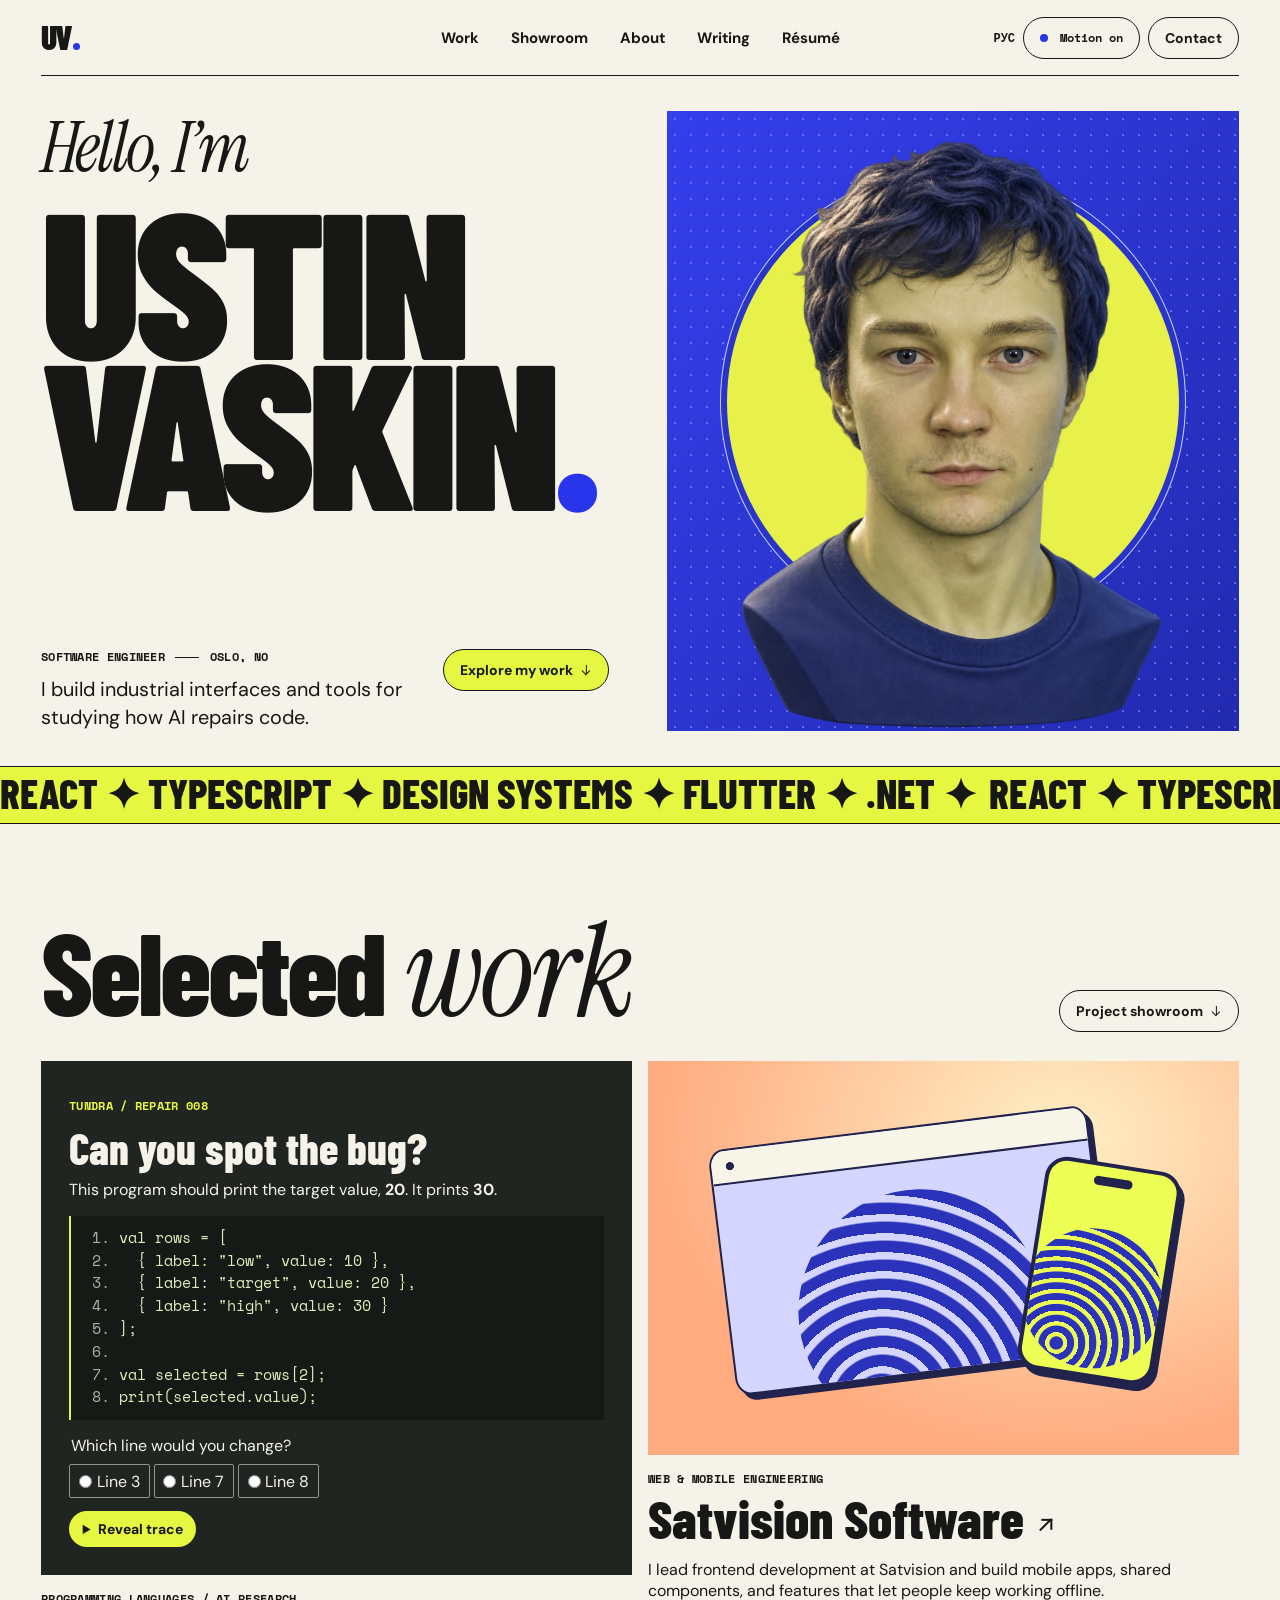
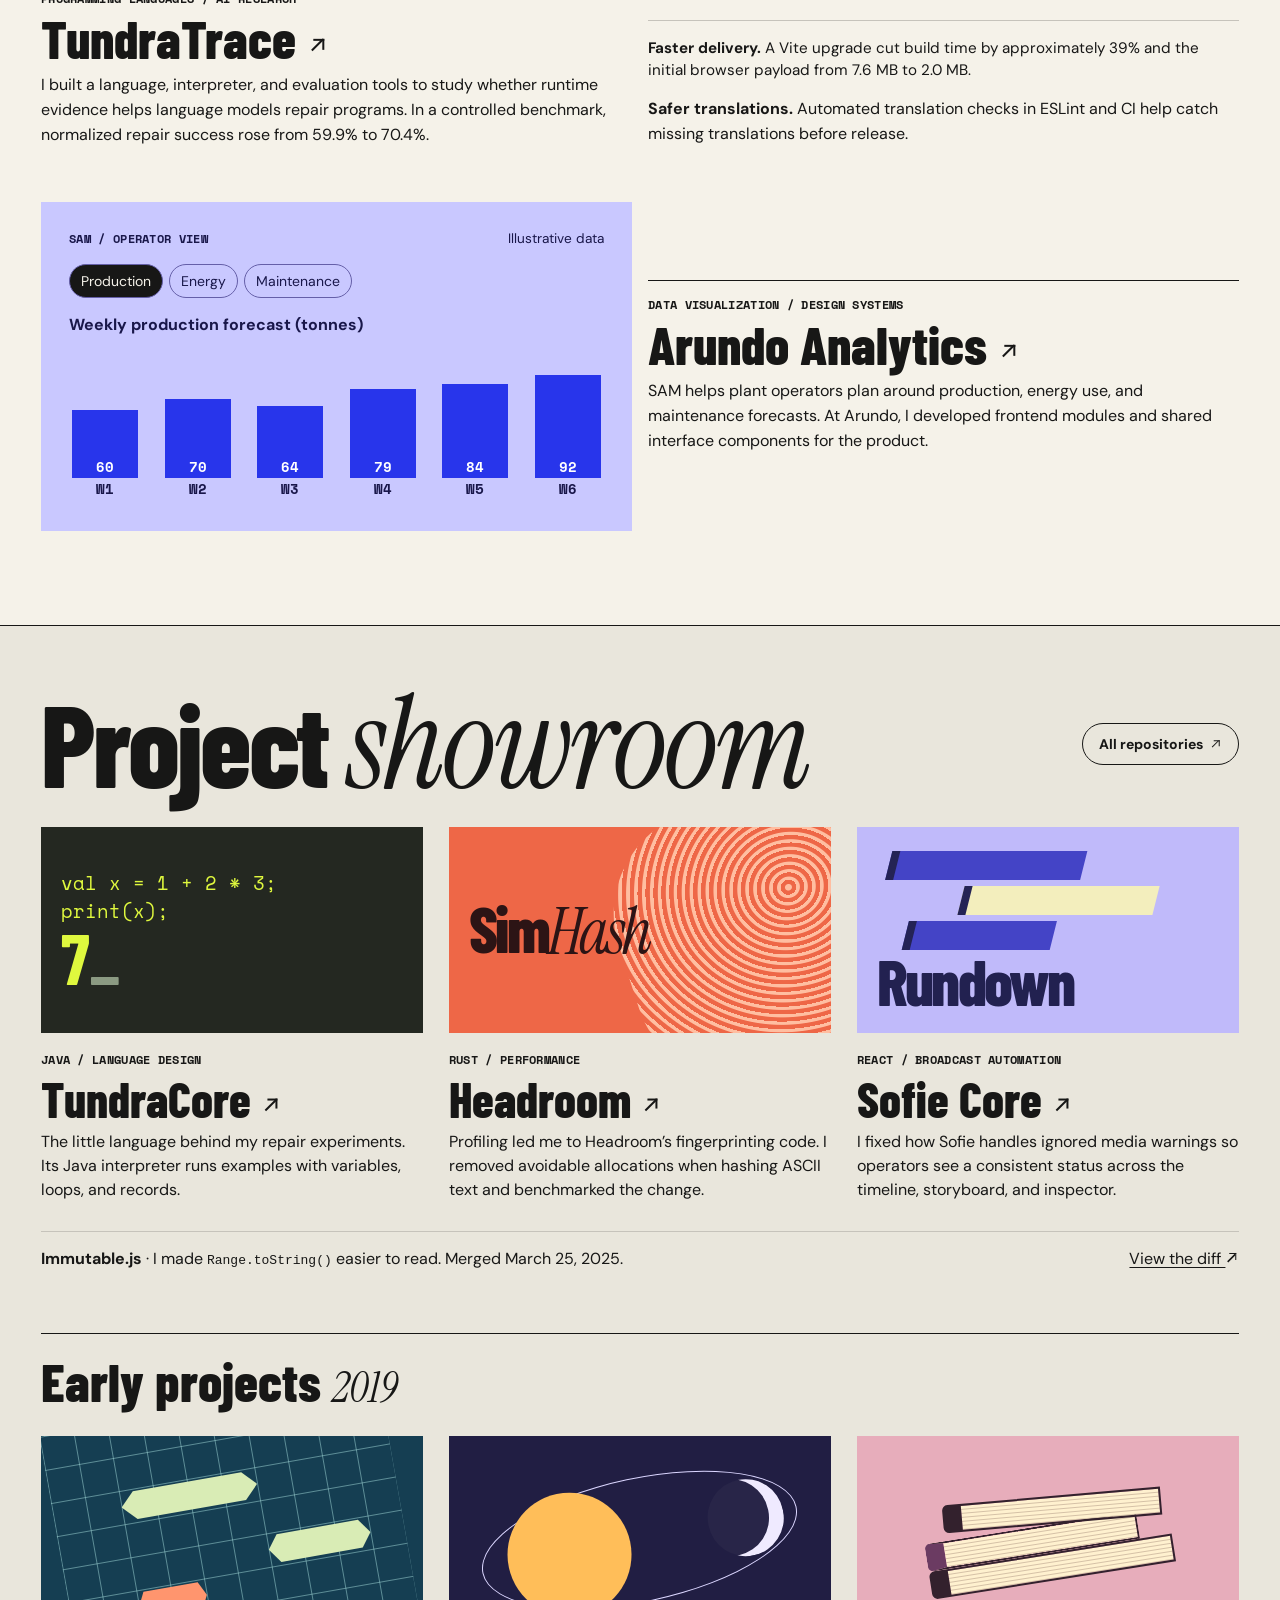
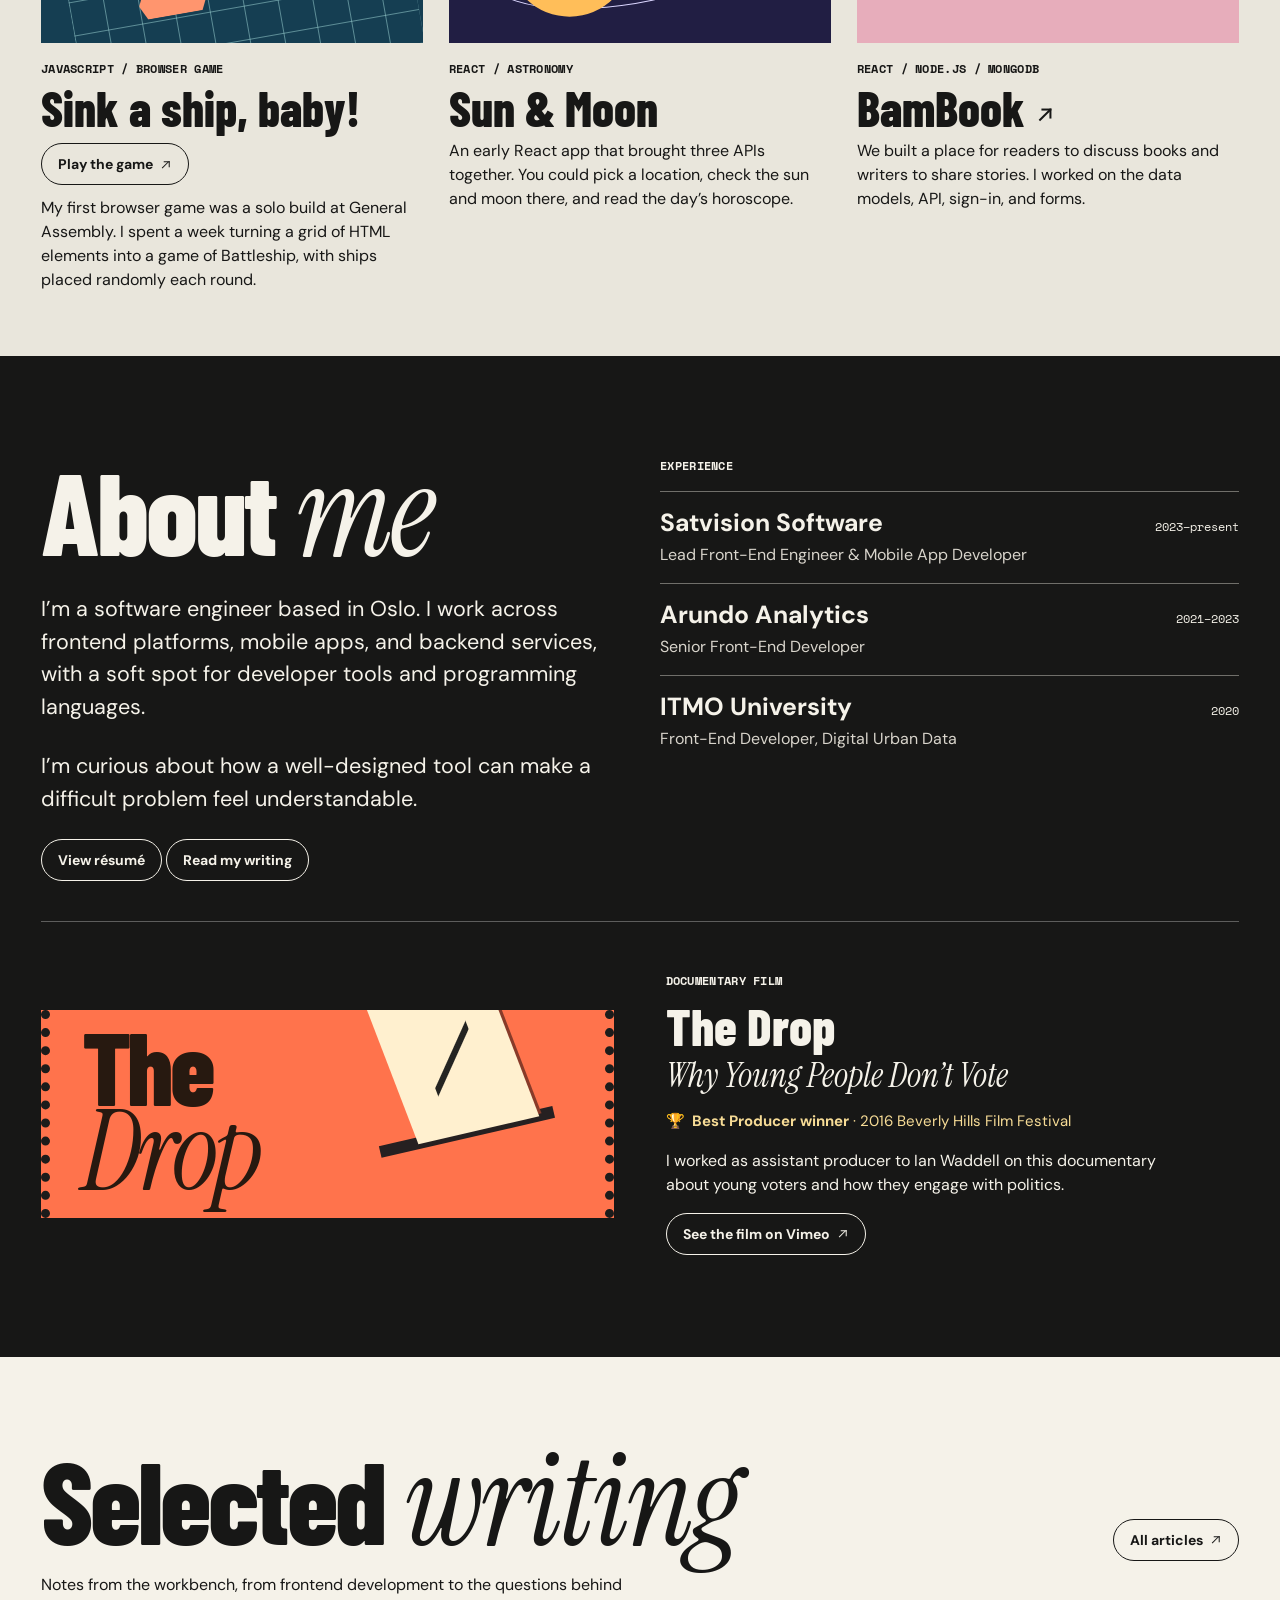
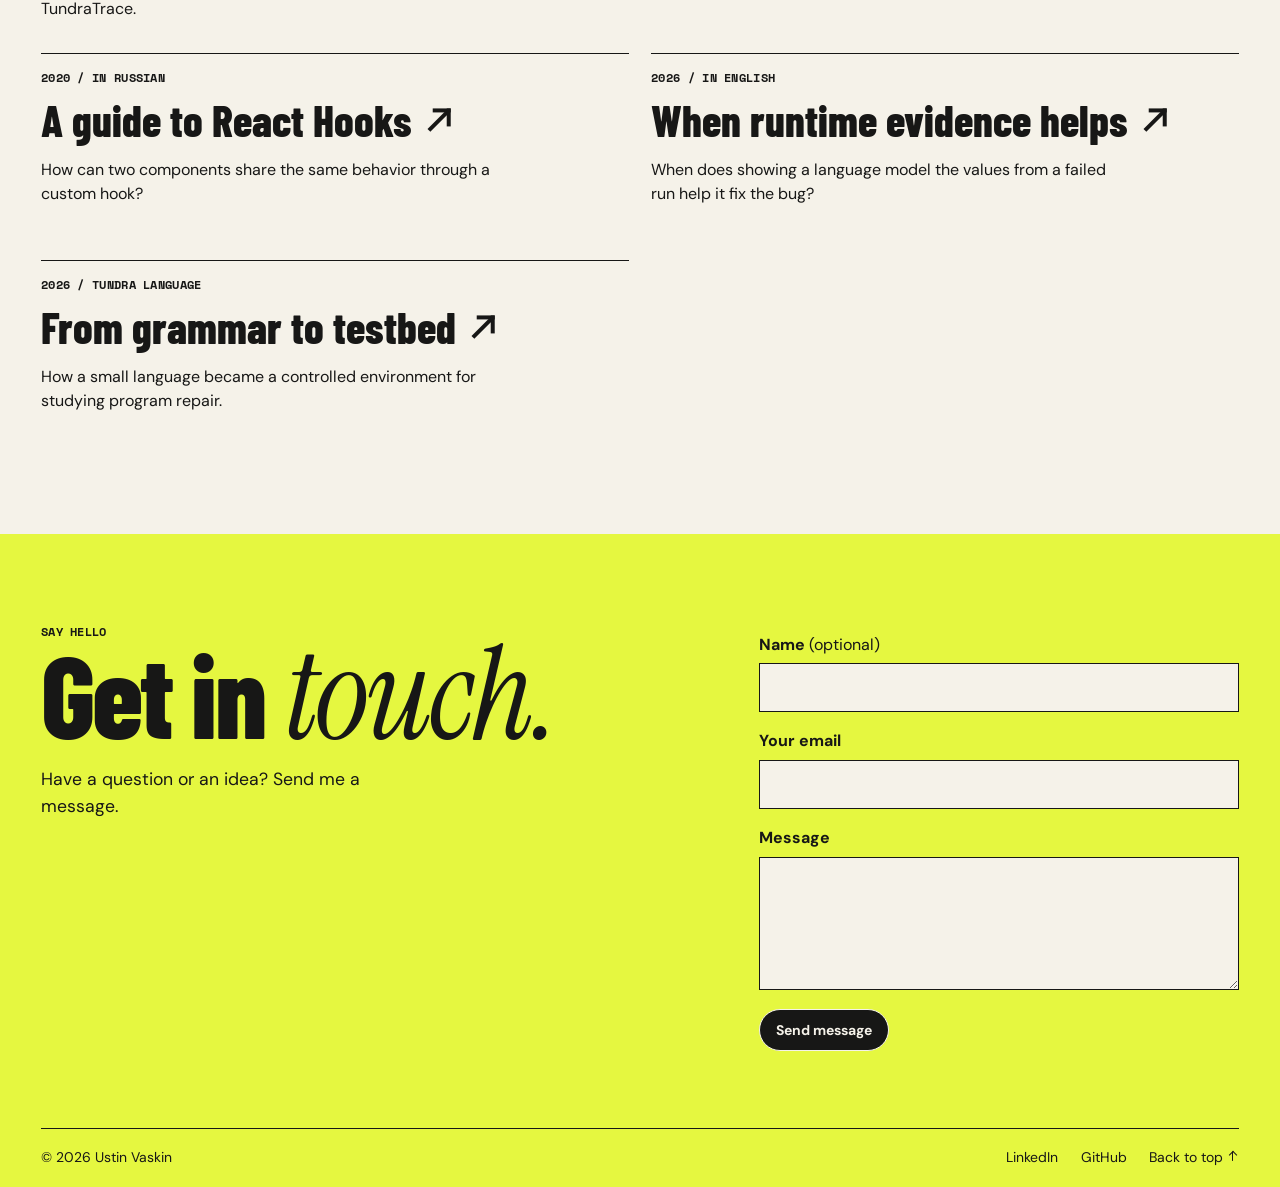
==== commit 50e92cd5: "Make the portfolio accessible to Russian-speaking visitors Add Russian versions of the portfolio, ré" ====
--- a/index.html
+++ b/index.html
@@ -17,10 +17,10 @@
   <meta name="theme-color" content="#f5f2e9">
   <title>Ustin Vaskin — Software Engineer</title>
   <link rel="icon" href="./assets/favicon.svg" type="image/svg+xml">
-  <link rel="stylesheet" href="./styles.css?v=9">
+  <link rel="stylesheet" href="./styles.css?v=12">
   <script src="./app.js?v=5" defer></script>
-  <link rel="stylesheet" href="./assets/site-navigation.css?v=5">
-  <script src="./assets/site-navigation.js?v=5" defer></script>
+  <link rel="stylesheet" href="./assets/site-navigation.css?v=7">
+  <script src="./assets/site-navigation.js?v=7" defer></script>
 </head>
 <body id="top">
   <a class="skip-link" href="#main">Skip to content</a>
@@ -35,6 +35,8 @@
               <a href="./resume.html">Résumé</a>
       </nav>
       <div class="top-actions">
+        <a class="lang-switch" href="./ru/" hreflang="ru" lang="ru" aria-label="Русская версия">РУС</a>
+
         <button class="motion-toggle" type="button" aria-label="Motion" aria-pressed="false" hidden>Motion off</button>
         <button class="pill menu-toggle" type="button" aria-expanded="false" aria-controls="site-menu" hidden>Menu</button>
         <a class="pill top-contact" href="#contact" data-contact-trigger>Contact</a>
--- a/styles.css
+++ b/styles.css
@@ -714,3 +714,25 @@
 }
 
 .play-game-link { margin: .25rem 0 .65rem; position: relative; z-index: 1; }
+@media (max-width: 670px) {
+  html[lang="ru"] h2 { font-size: clamp(2.7rem, 11vw, 4rem); overflow-wrap: anywhere; }
+  html[lang="ru"] .film-poster strong { font-family: "Barlow Condensed", Impact, sans-serif; }
+}
+html[lang="ru"] .case-lede,
+html[lang="ru"] .case-grid,
+html[lang="ru"] .case-example,
+html[lang="ru"] .case-findings { grid-template-columns: repeat(2, minmax(0, 1fr)); }
+html[lang="ru"] .case-intro h2,
+html[lang="ru"] .case-example h2,
+html[lang="ru"] .case-findings h2,
+html[lang="ru"] .case-reading h2 { overflow-wrap: anywhere; }
+@media (max-width: 670px) {
+  html[lang="ru"] .case-lede,
+  html[lang="ru"] .case-grid,
+  html[lang="ru"] .case-example,
+  html[lang="ru"] .case-findings { grid-template-columns: minmax(0, 1fr); }
+}
+html[lang="ru"] .hero h1 { font-size: clamp(3.2rem, 8vw, 8rem); }
+@media (max-width: 670px) {
+  html[lang="ru"] .hero h1 { font-size: clamp(3.2rem, 15vw, 6rem); }
+}
--- a/assets/site-navigation.css
+++ b/assets/site-navigation.css
@@ -165,3 +165,25 @@
   .site-header nav { grid-row: 2; grid-column: 1 / -1; gap: 1.2rem; }
   .site-header .top-actions { grid-row: 1; grid-column: 2; }
 }
+
+.lang-switch { display: inline-flex; align-items: center; min-height: 36px; font: 700 .75rem var(--mono); text-decoration: none; }
+.lang-switch:hover, .lang-switch:focus-visible { text-decoration: underline; text-underline-offset: .2em; }
+html[lang="ru"] { --display: "Arial Narrow", "Arial", sans-serif; }
+@media (max-width: 365px) { .lang-switch { font-size: .65rem; } }
+@media (max-width: 365px) {
+  html[lang="ru"] .site-header .topbar { column-gap: .2rem; }
+  html[lang="ru"] .site-header .top-actions { gap: .2rem; }
+  html[lang="ru"] .site-header .top-actions .pill,
+  html[lang="ru"] .site-header .motion-toggle { padding-inline: .32rem; font-size: .62rem; }
+}
+html[lang="ru"] .pill { white-space: normal; text-align: center; }
+@media (max-width: 450px) {
+  html[lang="ru"] .site-header .topbar { column-gap: .2rem; }
+  html[lang="ru"] .site-header .top-actions { gap: .2rem; }
+  html[lang="ru"] .site-header .top-actions .pill,
+  html[lang="ru"] .site-header .motion-toggle { padding-inline: .32rem; font-size: .62rem; }
+}
+@media (max-width: 365px) {
+  .site-header .top-actions { gap: .2rem; }
+  .site-header .topbar { column-gap: .25rem; }
+}
